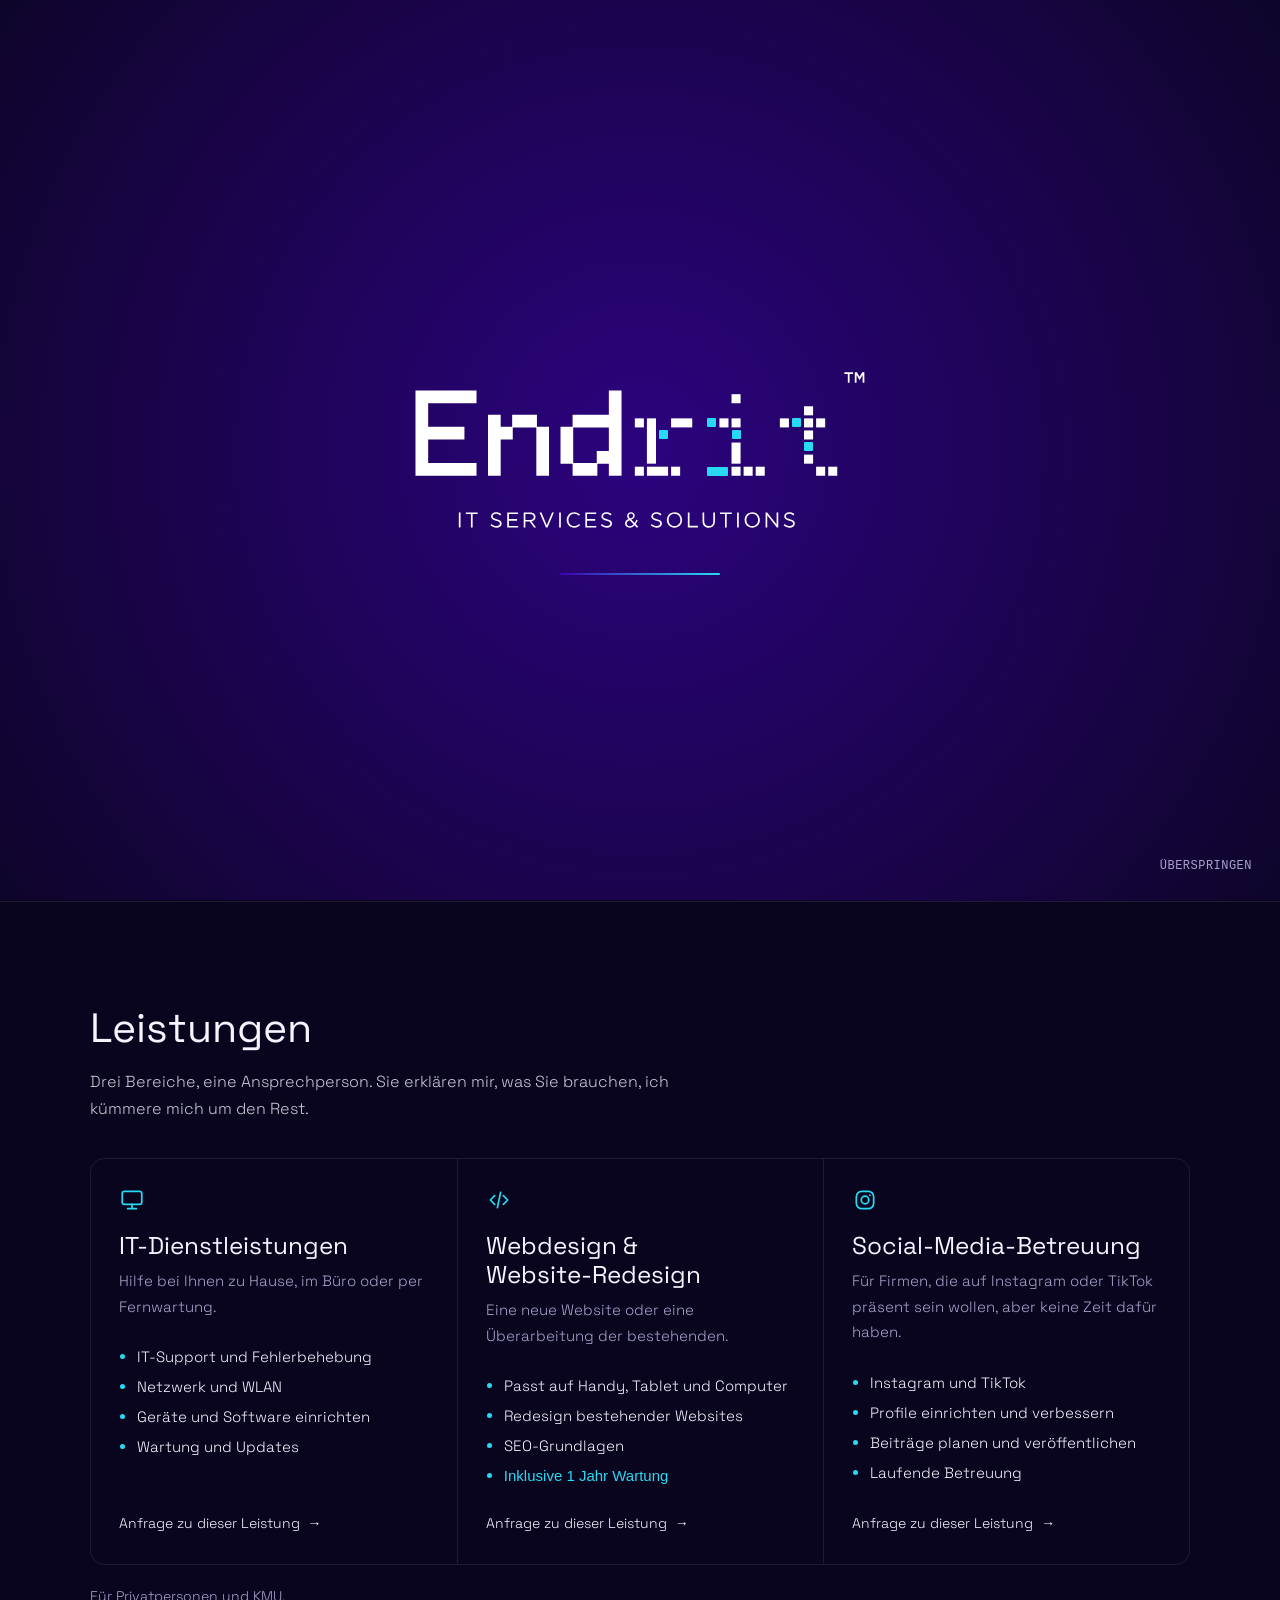
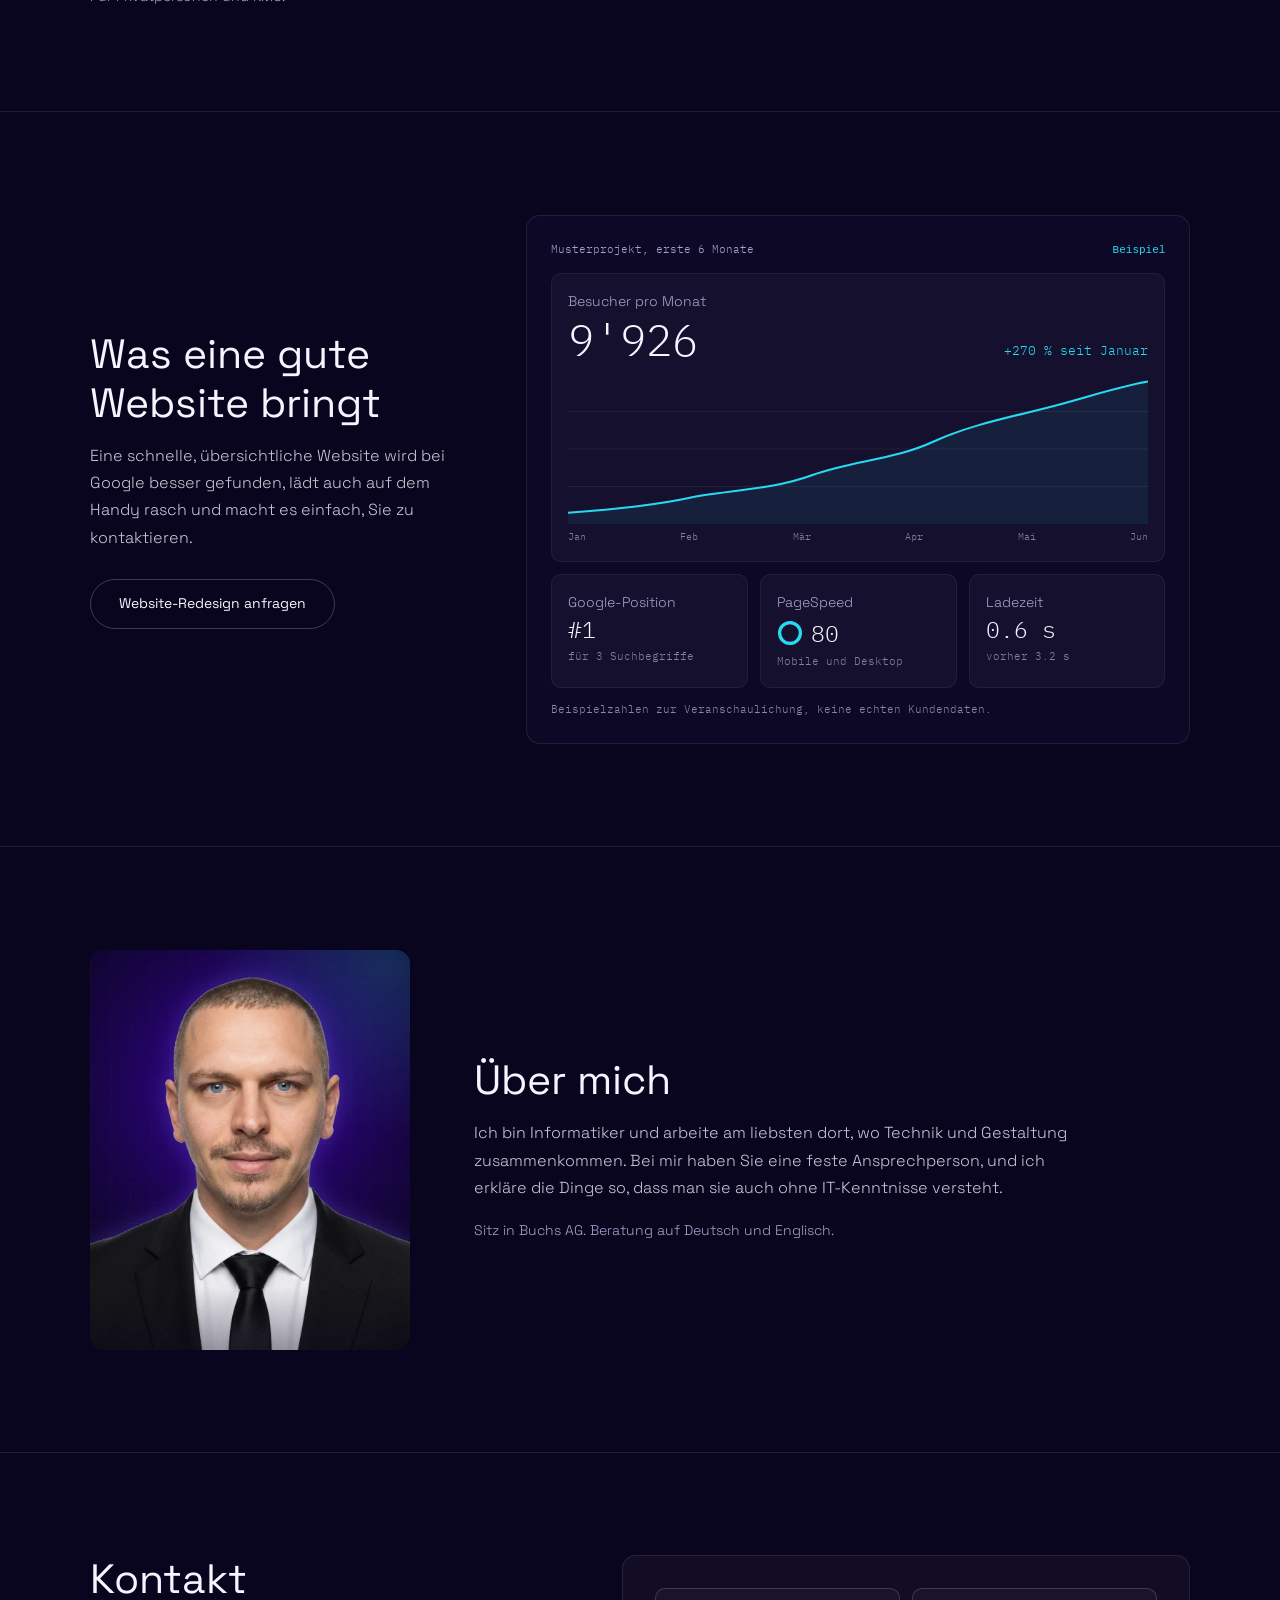
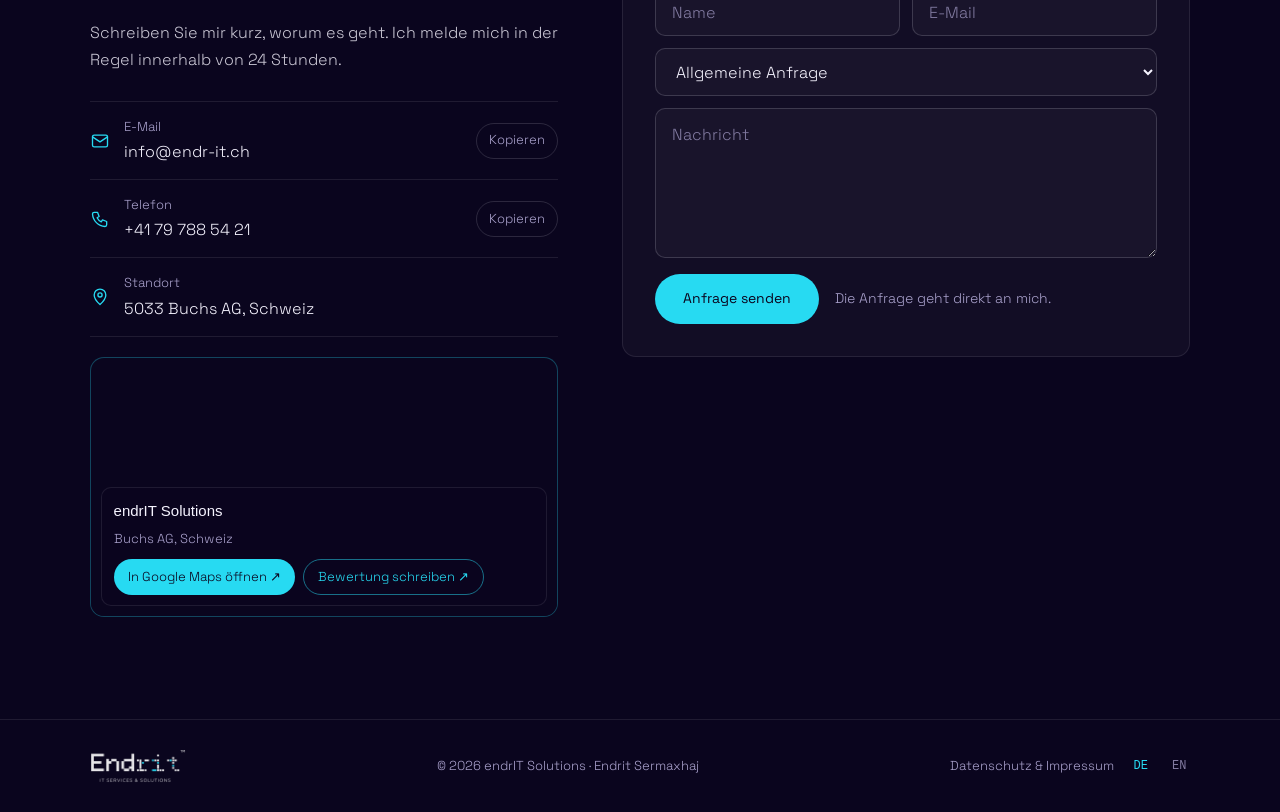
==== index.html @ 6b6967bd "Neues Intro, Formular-Erfolgsmeldung" ====
<!doctype html>
<html lang="de">
<head>
<meta charset="utf-8">
<meta name="viewport" content="width=device-width, initial-scale=1, viewport-fit=cover">
<title>endrIT Solutions – IT-Dienstleistungen, Webdesign &amp; Social Media | Schweiz</title>
<meta name="description" content="Endrit Sermaxhaj, Informatiker in Buchs AG: IT-Support für Privatpersonen und KMU, Websites und Website-Redesign, Social-Media-Betreuung.">
<meta property="og:type" content="website">
<meta property="og:url" content="https://endr-it.ch/">
<meta property="og:site_name" content="endrIT Solutions">
<meta property="og:title" content="endrIT Solutions – IT-Support, Websites und Social Media">
<meta property="og:description" content="IT-Support, Websites und Social-Media-Betreuung für Privatpersonen und KMU. Persönlich, vor Ort in Buchs AG oder per Fernwartung.">
<meta property="og:image" content="https://endr-it.ch/og-image.png">
<meta property="og:image:type" content="image/png">
<meta property="og:image:width" content="1200">
<meta property="og:image:height" content="630">
<meta property="og:image:alt" content="endrIT Solutions: IT-Support, Websites und Social Media. endr-it.ch">
<meta property="og:locale" content="de_CH">
<meta property="og:locale:alternate" content="en_GB">
<meta name="twitter:card" content="summary_large_image">
<meta name="twitter:title" content="endrIT Solutions – IT-Support, Websites und Social Media">
<meta name="twitter:description" content="IT-Support, Websites und Social-Media-Betreuung für Privatpersonen und KMU. Persönlich, vor Ort in Buchs AG oder per Fernwartung.">
<meta name="twitter:image" content="https://endr-it.ch/og-image.png">
<link rel="canonical" href="https://endr-it.ch/">
<link rel="icon" href="favicon.ico" sizes="48x48">
<link rel="icon" href="favicon.svg" type="image/svg+xml">
<link rel="icon" href="favicon-32.png" type="image/png" sizes="32x32">
<link rel="apple-touch-icon" href="apple-touch-icon.png">
<link rel="manifest" href="site.webmanifest">
<meta name="theme-color" content="#0A051E">
<link rel="preload" href="assets/fonts/space-grotesk-300.woff2" as="font" type="font/woff2" crossorigin>
<link rel="stylesheet" href="assets/css/site.css">
</head>
<body>
<header class="site-header">
  <div class="wrap">
    <a class="logo" href="#top"><img src="assets/img/logo.png" width="800" height="289" alt="endrIT Solutions"></a>
    <div class="header-right">
      <nav class="main-nav" aria-label="Hauptnavigation">
        <a href="#services" data-i18n="nav.services">Leistungen</a>
        <a href="#about" data-i18n="nav.about">Über mich</a>
        <a href="#contact" data-i18n="nav.contact">Kontakt</a>
      </nav>
      <div class="lang-switch" role="group" aria-label="Sprache / Language">
        <button type="button" data-lang="de" aria-pressed="true">DE</button>
        <button type="button" data-lang="en" aria-pressed="false">EN</button>
      </div>
      <button type="button" class="menu-toggle" aria-label="Menü" aria-expanded="false" aria-controls="mobile-nav"><span></span><span></span><span></span></button>
    </div>
  </div>
  <nav class="mobile-nav" id="mobile-nav" aria-label="Mobile Navigation">
    <a href="#services" data-i18n="nav.services">Leistungen</a>
    <a href="#about" data-i18n="nav.about">Über mich</a>
    <a href="#contact" data-i18n="nav.contact">Kontakt</a>
    <a href="#contact" class="btn btn-primary" data-i18n="hero.cta">Anfrage senden</a>
  </nav>
</header>

<main id="top">
  <section class="hero">
    <div class="wrap">
      <div class="hero-text">
        <h1 data-i18n="hero.title">IT-Support, Websites und Social Media.</h1>
        <p class="lead" data-i18n="hero.body">Ich bin Endrit Sermaxhaj, Informatiker. Ich helfe Privatpersonen und kleinen Firmen, wenn der Computer streikt, das WLAN nicht will oder die Website in die Jahre gekommen ist.</p>
        <div class="hero-actions">
          <a class="btn btn-primary" href="#contact" data-i18n="hero.cta">Anfrage senden</a>
          <a class="btn btn-ghost" href="#services" data-i18n="hero.cta2">Leistungen ansehen</a>
        </div>
        <p class="hero-meta" data-i18n="hero.meta">Vor Ort oder per Fernwartung, auf Deutsch oder Englisch.</p>
      </div>
      <div class="pixel-mark" aria-hidden="true"></div>
    </div>
  </section>

  <section class="section" id="services">
    <div class="wrap">
      <h2 data-i18n="services.title">Leistungen</h2>
      <p class="lead" data-i18n="services.lead">Drei Bereiche, eine Ansprechperson. Sie erklären mir, was Sie brauchen, ich kümmere mich um den Rest.</p>
      <div class="services-grid">
        <article class="service">
          <svg viewBox="0 0 24 24" fill="none" stroke="currentColor" stroke-width="1.6" stroke-linecap="round" stroke-linejoin="round" aria-hidden="true"><rect x="3" y="4" width="18" height="12" rx="2"/><path d="M8 20h8M12 16v4"/></svg>
          <h3 data-i18n="s0.title">IT-Dienstleistungen</h3>
          <p data-i18n="s0.body">Hilfe bei Ihnen zu Hause, im Büro oder per Fernwartung.</p>
          <ul>
            <li data-i18n="s0.p0">IT-Support und Fehlerbehebung</li>
            <li data-i18n="s0.p1">Netzwerk und WLAN</li>
            <li data-i18n="s0.p2">Geräte und Software einrichten</li>
            <li data-i18n="s0.p3">Wartung und Updates</li>
          </ul>
          <a class="ask" href="#contact" data-service="1"><span data-i18n="services.ask">Anfrage zu dieser Leistung</span><span aria-hidden="true">→</span></a>
        </article>
        <article class="service">
          <svg viewBox="0 0 24 24" fill="none" stroke="currentColor" stroke-width="1.6" stroke-linecap="round" stroke-linejoin="round" aria-hidden="true"><path d="m8 8-4 4 4 4M16 8l4 4-4 4M13.5 5l-3 14"/></svg>
          <h3 data-i18n="s1.title">Webdesign &amp; Website-Redesign</h3>
          <p data-i18n="s1.body">Eine neue Website oder eine Überarbeitung der bestehenden.</p>
          <ul>
            <li data-i18n="s1.p0">Passt auf Handy, Tablet und Computer</li>
            <li data-i18n="s1.p1">Redesign bestehender Websites</li>
            <li data-i18n="s1.p2">SEO-Grundlagen</li>
            <li data-i18n-html="s1.p3"><strong>Inklusive 1 Jahr Wartung</strong></li>
          </ul>
          <a class="ask" href="#contact" data-service="2"><span data-i18n="services.ask">Anfrage zu dieser Leistung</span><span aria-hidden="true">→</span></a>
        </article>
        <article class="service">
          <svg viewBox="0 0 24 24" fill="none" stroke="currentColor" stroke-width="1.6" stroke-linecap="round" stroke-linejoin="round" aria-hidden="true"><rect x="4" y="4" width="16" height="16" rx="5"/><circle cx="12" cy="12" r="3.5"/><path d="M16.5 7.5h.01"/></svg>
          <h3 data-i18n="s2.title">Social-Media-Betreuung</h3>
          <p data-i18n="s2.body">Für Firmen, die auf Instagram oder TikTok präsent sein wollen, aber keine Zeit dafür haben.</p>
          <ul>
            <li data-i18n="s2.p0">Instagram und TikTok</li>
            <li data-i18n="s2.p1">Profile einrichten und verbessern</li>
            <li data-i18n="s2.p2">Beiträge planen und veröffentlichen</li>
            <li data-i18n="s2.p3">Laufende Betreuung</li>
          </ul>
          <a class="ask" href="#contact" data-service="3"><span data-i18n="services.ask">Anfrage zu dieser Leistung</span><span aria-hidden="true">→</span></a>
        </article>
      </div>
      <p class="services-note small" data-i18n="services.note">Für Privatpersonen und KMU.</p>
    </div>
  </section>

  <section class="section seo">
    <div class="wrap">
      <div class="seo-text">
        <h2 data-i18n="seo.title">Was eine gute Website bringt</h2>
        <p class="lead" data-i18n="seo.text">Eine schnelle, übersichtliche Website wird bei Google besser gefunden, lädt auch auf dem Handy rasch und macht es einfach, Sie zu kontaktieren.</p>
        <a class="btn btn-ghost" href="#contact" data-service="2" data-i18n="seo.cta">Website-Redesign anfragen</a>
      </div>
      <div class="dashboard">
        <div class="dashboard-head"><span data-i18n="seo.head">Musterprojekt, erste 6 Monate</span><strong data-i18n="seo.badge">Beispiel</strong></div>
        <div class="panel">
          <div class="traffic-top">
            <div>
              <div class="panel-label" data-i18n="seo.traffic">Besucher pro Monat</div>
              <div class="panel-value" data-count="12480" data-format="thousands">12'480</div>
            </div>
            <span class="traffic-growth">+<span data-count="340">340</span> % <span data-i18n="seo.growth">seit Januar</span></span>
          </div>
          <svg class="chart" viewBox="0 0 200 80" preserveAspectRatio="none" aria-hidden="true">
            <line x1="0" x2="200" y1="20" y2="20" stroke="rgba(255,255,255,0.06)" vector-effect="non-scaling-stroke"/>
            <line x1="0" x2="200" y1="40" y2="40" stroke="rgba(255,255,255,0.06)" vector-effect="non-scaling-stroke"/>
            <line x1="0" x2="200" y1="60" y2="60" stroke="rgba(255,255,255,0.06)" vector-effect="non-scaling-stroke"/>
            <path d="M0 74 C 18 72, 30 70, 42 66 S 70 62, 84 54 S 112 46, 126 36 S 156 22, 170 16 S 192 6, 200 4 L200 80 L0 80 Z" fill="rgba(39,218,242,0.08)"/>
            <path class="chart-line" d="M0 74 C 18 72, 30 70, 42 66 S 70 62, 84 54 S 112 46, 126 36 S 156 22, 170 16 S 192 6, 200 4" fill="none" stroke="#27DAF2" stroke-width="2" stroke-linecap="round" vector-effect="non-scaling-stroke" pathLength="1"/>
          </svg>
          <div class="months" data-i18n-list="seo.months"><span>Jan</span><span>Feb</span><span>Mär</span><span>Apr</span><span>Mai</span><span>Jun</span></div>
        </div>
        <div class="kpis">
          <div class="panel">
            <div class="panel-label" data-i18n="seo.ranking">Google-Position</div>
            <div class="panel-value">#1</div>
            <div class="panel-sub" data-i18n="seo.keyword">für 3 Suchbegriffe</div>
          </div>
          <div class="panel">
            <div class="panel-label">PageSpeed</div>
            <div class="gauge">
              <svg viewBox="0 0 40 40" width="26" height="26" aria-hidden="true"><circle cx="20" cy="20" r="16" fill="none" stroke="rgba(255,255,255,0.08)" stroke-width="5"/><circle cx="20" cy="20" r="16" fill="none" stroke="#27DAF2" stroke-width="5" pathLength="100" stroke-dasharray="100 100"/></svg>
              <span class="panel-value" data-count="100">100</span>
            </div>
            <div class="panel-sub" data-i18n="seo.speedSub">Mobile und Desktop</div>
          </div>
          <div class="panel">
            <div class="panel-label" data-i18n="seo.load">Ladezeit</div>
            <div class="panel-value"><span data-count="0.8" data-decimals="1">0.8</span> s</div>
            <div class="panel-sub" data-i18n="seo.loadSub">vorher 3.2 s</div>
          </div>
        </div>
        <p class="dashboard-note" data-i18n="seo.note">Beispielzahlen zur Veranschaulichung, keine echten Kundendaten.</p>
      </div>
    </div>
  </section>

  <section class="section about" id="about">
    <div class="wrap">
      <picture class="portrait">
        <source srcset="assets/img/endrit-sermaxhaj.webp" type="image/webp">
        <img src="assets/img/endrit-sermaxhaj.jpg" width="896" height="1200" loading="lazy" alt="Endrit Sermaxhaj">
      </picture>
      <div class="about-text">
        <h2 data-i18n="about.title">Über mich</h2>
        <p class="lead" data-i18n="about.body">Ich bin Informatiker und arbeite am liebsten dort, wo Technik und Gestaltung zusammenkommen. Bei mir haben Sie eine feste Ansprechperson, und ich erkläre die Dinge so, dass man sie auch ohne IT-Kenntnisse versteht.</p>
        <p class="small" data-i18n="about.facts">Sitz in Buchs AG. Beratung auf Deutsch und Englisch.</p>
      </div>
    </div>
  </section>

  <section class="section contact" id="contact">
    <div class="wrap">
      <div class="contact-info">
        <h2 data-i18n="contact.title">Kontakt</h2>
        <p class="lead" data-i18n="contact.body">Schreiben Sie mir kurz, worum es geht. Ich melde mich in der Regel innerhalb von 24 Stunden.</p>
        <ul class="contact-list">
          <li>
            <svg viewBox="0 0 24 24" fill="none" stroke="currentColor" stroke-width="1.6" stroke-linecap="round" stroke-linejoin="round" aria-hidden="true"><rect x="3" y="5" width="18" height="14" rx="2"/><path d="m3 7 9 6 9-6"/></svg>
            <div><span class="label" data-i18n="contact.email">E-Mail</span><a class="value" href="mailto:info@endr-it.ch">info@endr-it.ch</a></div>
            <button type="button" class="copy-btn" data-copy="info@endr-it.ch" data-i18n="contact.copy">Kopieren</button>
          </li>
          <li>
            <svg viewBox="0 0 24 24" fill="none" stroke="currentColor" stroke-width="1.6" stroke-linecap="round" stroke-linejoin="round" aria-hidden="true"><path d="M5 4h4l2 5-2.5 1.5a11 11 0 0 0 5 5L15 13l5 2v4a2 2 0 0 1-2 2A16 16 0 0 1 3 6a2 2 0 0 1 2-2"/></svg>
            <div><span class="label" data-i18n="contact.phone">Telefon</span><a class="value" href="tel:+41797885421">+41 79 788 54 21</a></div>
            <button type="button" class="copy-btn" data-copy="+41 79 788 54 21" data-i18n="contact.copy">Kopieren</button>
          </li>
          <li>
            <svg viewBox="0 0 24 24" fill="none" stroke="currentColor" stroke-width="1.6" stroke-linecap="round" stroke-linejoin="round" aria-hidden="true"><path d="M12 21s-7-6.2-7-11.5A7 7 0 0 1 19 9.5C19 14.8 12 21 12 21z"/><circle cx="12" cy="9.5" r="2.5"/></svg>
            <div><span class="label" data-i18n="contact.location">Standort</span><span class="value" data-i18n="contact.area">5033 Buchs AG, Schweiz</span></div>
          </li>
        </ul>
        <div class="map">
          <iframe data-map-src="https://www.google.com/maps?q=EndrIT%20Solutions%2C%205033%20Buchs%20AG&amp;ll=47.3953893,8.0803746&amp;z=14&amp;hl={hl}&amp;output=embed" src="https://www.google.com/maps?q=EndrIT%20Solutions%2C%205033%20Buchs%20AG&amp;ll=47.3953893,8.0803746&amp;z=14&amp;hl=de&amp;output=embed" title="endrIT Solutions auf Google Maps" data-i18n-title="contact.mapTitle" loading="lazy" referrerpolicy="no-referrer-when-downgrade" allowfullscreen></iframe>
          <div class="map-card">
            <div><strong>endrIT Solutions</strong><span data-i18n="contact.mapPlace">Buchs AG, Schweiz</span></div>
            <div class="map-links">
              <a class="open" href="https://maps.app.goo.gl/w4vSMiQo7a2BCMop9" target="_blank" rel="noopener"><span data-i18n="contact.mapOpen">In Google Maps öffnen</span>&nbsp;↗</a>
              <a class="review" href="https://search.google.com/local/writereview?placeid=ChIJ1YnzdAA9kEcRAB5aKYGXabU" target="_blank" rel="noopener"><span data-i18n="contact.mapReview">Bewertung schreiben</span>&nbsp;↗</a>
            </div>
          </div>
        </div>
      </div>

      <form class="contact-form" novalidate>
        <div class="form-row">
          <input name="name" autocomplete="name" placeholder="Name" aria-label="Name" data-i18n-ph="contact.name">
          <input name="email" type="email" autocomplete="email" placeholder="E-Mail" aria-label="E-Mail" data-i18n-ph="contact.email">
        </div>
        <select name="service" aria-label="Leistung" data-i18n-aria="contact.service">
          <option value="0" data-i18n="contact.serviceAny">Allgemeine Anfrage</option>
          <option value="1" data-i18n="s0.title">IT-Dienstleistungen</option>
          <option value="2" data-i18n="s1.title">Webdesign &amp; Website-Redesign</option>
          <option value="3" data-i18n="s2.title">Social-Media-Betreuung</option>
        </select>
        <textarea name="message" rows="5" placeholder="Nachricht" aria-label="Nachricht" data-i18n-ph="contact.message"></textarea>
        <input class="hp" type="text" name="_honey" tabindex="-1" autocomplete="off" aria-hidden="true">
        <p class="form-msg error" role="alert" data-state="err" hidden data-i18n="contact.error">Bitte geben Sie Ihren Namen, eine gültige E-Mail-Adresse und eine Nachricht an.</p>
        <p class="form-msg error" role="alert" data-state="fail" hidden><span data-i18n="contact.fail">Das Senden hat leider nicht geklappt.</span> <a class="mailto-fallback" href="mailto:info@endr-it.ch" data-i18n="contact.failLink">Stattdessen per E-Mail senden</a></p>
        <div class="form-foot">
          <button type="submit" class="btn btn-primary" data-i18n="contact.send">Anfrage senden</button>
          <span class="small" data-i18n="contact.hint">Die Anfrage geht direkt an mich.</span>
        </div>
        <p class="form-msg ok" role="status" data-state="ok" hidden data-i18n="contact.sent">Anfrage erfolgreich gesendet! Ich melde mich so schnell wie möglich.</p>
      </form>
    </div>
  </section>
</main>

<footer class="site-footer">
  <div class="wrap">
    <img src="assets/img/logo.png" width="800" height="289" alt="endrIT Solutions" loading="lazy">
    <span>© <span class="year">2026</span> endrIT Solutions · Endrit Sermaxhaj</span>
    <div class="footer-links">
      <a href="datenschutz.html" data-i18n="footer.privacy">Datenschutz &amp; Impressum</a>
      <button type="button" data-lang="de" aria-pressed="true">DE</button>
      <button type="button" data-lang="en" aria-pressed="false">EN</button>
    </div>
  </div>
</footer>

<div class="cookie-bar" id="cookie-bar" role="dialog" aria-live="polite" aria-label="Cookies" hidden>
  <div class="cookie-card">
    <div class="cookie-pix" aria-hidden="true"></div>
    <div class="cookie-text">
      <p class="cookie-title" data-i18n="cookie.title">Bitte die Cookies nicht essen – einfach akzeptieren.</p>
      <p class="cookie-body"><span data-i18n="cookie.body">Keine Sorge, hier wird nichts getrackt: Ich speichere nur Ihre Sprachwahl im Browser.</span> <a href="datenschutz.html#s7" data-i18n="cookie.more">Mehr erfahren</a></p>
    </div>
    <div class="cookie-actions">
      <button type="button" class="cookie-btn" data-cookie="necessary" data-i18n="cookie.necessary">Nur notwendige</button>
      <button type="button" class="cookie-btn is-primary" data-cookie="all" data-i18n="cookie.accept">Akzeptieren</button>
    </div>
  </div>
</div>

<script src="assets/js/site.js?v=20261026"></script>
<script src="endrit-intro.js" defer></script>
</body>
</html>
---- assets/css/site.css ----
/* endrIT Solutions – site styles */

@font-face { font-family: "Space Grotesk"; font-weight: 300; font-display: swap; src: url("../fonts/space-grotesk-300.woff2") format("woff2"); }
@font-face { font-family: "Space Grotesk"; font-weight: 400; font-display: swap; src: url("../fonts/space-grotesk-400.woff2") format("woff2"); }
@font-face { font-family: "Space Grotesk"; font-weight: 500; font-display: swap; src: url("../fonts/space-grotesk-500.woff2") format("woff2"); }
@font-face { font-family: "IBM Plex Mono"; font-weight: 300; font-display: swap; src: url("../fonts/ibm-plex-mono-300.woff2") format("woff2"); }
@font-face { font-family: "IBM Plex Mono"; font-weight: 400; font-display: swap; src: url("../fonts/ibm-plex-mono-400.woff2") format("woff2"); }
@font-face { font-family: "IBM Plex Mono"; font-weight: 500; font-display: swap; src: url("../fonts/ibm-plex-mono-500.woff2") format("woff2"); }

:root {
  --bg: #0a051e;
  --purple: #3e02b2;
  --cyan: #27daf2;
  --text: #f6f4ff;
  --muted: #aaa2cd;
  --faint: #827ba1;
  --line: rgba(246, 244, 255, 0.09);
  --surface: rgba(255, 255, 255, 0.035);
  --radius: 14px;
  --pad-x: max(16px, 7vw);
  --mono: "IBM Plex Mono", ui-monospace, monospace;
}

*, *::before, *::after { box-sizing: border-box; }

html { background: var(--bg); scroll-behavior: smooth; }

body {
  margin: 0;
  background: var(--bg);
  color: var(--text);
  font: 300 16px/1.7 "Space Grotesk", Arial, sans-serif;
  -webkit-font-smoothing: antialiased;
  overflow-x: hidden;
  hyphens: auto;
}

a { color: var(--cyan); text-decoration: none; }
a:hover { color: var(--text); }
img { display: block; max-width: 100%; }
h1, h2, h3 { margin: 0; font-weight: 400; line-height: 1.2; text-wrap: balance; }
p { margin: 0; }
::selection { background: var(--cyan); color: var(--bg); }
:focus-visible { outline: 2px solid var(--cyan); outline-offset: 2px; }

.wrap { max-width: 1440px; margin: 0 auto; padding-left: var(--pad-x); padding-right: var(--pad-x); }
.section { border-top: 1px solid var(--line); padding-top: clamp(64px, 8vw, 104px); padding-bottom: clamp(64px, 8vw, 104px); scroll-margin-top: 72px; }
.section h2 { font-size: clamp(30px, 3.2vw, 44px); }
.lead { margin-top: 14px; max-width: 620px; color: rgba(246, 244, 255, 0.82); }
.small { font-size: 14px; color: var(--muted); }

/* Buttons */
.btn {
  display: inline-flex; align-items: center; justify-content: center;
  height: 50px; padding: 0 28px; border-radius: 999px; border: 0;
  font: inherit; font-size: 14px; font-weight: 400; cursor: pointer;
  transition: background-color .2s, color .2s;
}
.btn-primary { background: var(--cyan); color: var(--bg); }
.btn-primary:hover { background: #6fe6f6; color: var(--bg); }
.btn-ghost { background: transparent; color: var(--text); border: 1px solid rgba(246, 244, 255, 0.22); }
.btn-ghost:hover { border-color: var(--cyan); color: var(--text); }

/* Header */
.site-header {
  position: sticky; top: 0; z-index: 100;
  background: rgba(10, 5, 30, 0.92);
  border-bottom: 1px solid var(--line);
}
.site-header .wrap { height: 72px; display: flex; align-items: center; justify-content: space-between; gap: 16px; }
.logo img { width: 130px; height: auto; }
.header-right { display: flex; align-items: center; gap: 28px; }
.main-nav { display: flex; gap: 28px; font-size: 14px; font-weight: 400; }
.main-nav a { color: var(--text); }
.main-nav a:hover { color: var(--cyan); }

.lang-switch { display: flex; font-family: var(--mono); font-size: 12px; border: 1px solid var(--line); border-radius: 999px; padding: 3px; }
.lang-switch button {
  width: 42px; height: 34px; border: 0; border-radius: 999px; background: transparent;
  color: var(--muted); font: inherit; cursor: pointer; transition: background-color .25s, color .25s;
}
.lang-switch button[aria-pressed="true"] { background: var(--cyan); color: var(--bg); }

.menu-toggle {
  display: none; width: 44px; height: 44px; border-radius: 50%;
  border: 1px solid rgba(246, 244, 255, 0.14); background: transparent; cursor: pointer;
  flex-direction: column; align-items: center; justify-content: center; gap: 4px;
}
.menu-toggle span { width: 16px; height: 2px; background: var(--text); }
.mobile-nav { display: none; flex-direction: column; padding: 4px var(--pad-x) 24px; border-top: 1px solid var(--line); font-size: 20px; font-weight: 400; }
.mobile-nav a { color: var(--text); padding: 14px 0; border-bottom: 1px solid var(--line); }
.mobile-nav a.btn { margin-top: 16px; border: 0; color: var(--bg); font-size: 14px; }
.mobile-nav.is-open { display: flex; }

/* Hero */
.hero { position: relative; overflow: hidden; min-height: calc(100svh - 72px); display: flex; align-items: center; }
.hero::before {
  content: ""; position: absolute; right: -12%; bottom: -35%;
  width: min(900px, 100vw); aspect-ratio: 1; border-radius: 50%;
  background: radial-gradient(closest-side, rgba(62, 2, 178, 0.38), rgba(62, 2, 178, 0) 70%);
  pointer-events: none;
}
.hero .wrap {
  position: relative; width: 100%;
  padding-top: clamp(48px, 7vw, 88px); padding-bottom: clamp(56px, 7vw, 88px);
  display: flex; flex-wrap: wrap; align-items: center; justify-content: space-between; gap: clamp(40px, 6vw, 80px);
}
.hero-text { flex: 1 1 440px; max-width: 640px; min-width: 0; }
.hero h1 { font-size: clamp(38px, 3.9vw, 56px); letter-spacing: -0.005em; }
.hero .lead { margin-top: 18px; max-width: 560px; }
.hero-actions { margin-top: 32px; display: flex; flex-wrap: wrap; gap: 12px; }
.hero-meta { margin-top: 28px; font-size: 14px; color: var(--muted); }

.pixel-mark {
  flex: 0 1 420px; width: min(100%, 420px); margin: 0 auto;
  display: grid; grid-template-columns: repeat(10, 1fr); gap: clamp(4px, 0.7vw, 8px);
}
.pixel-mark span {
  aspect-ratio: 1; box-shadow: inset 0 0 0 1px rgba(246, 244, 255, 0.05);
  transition: opacity .4s ease var(--d, 0ms), transform .5s cubic-bezier(.34, 1.56, .64, 1) var(--d, 0ms), background-color .6s ease;
}
.pixel-mark .p { background: var(--purple); box-shadow: none; }
.pixel-mark .c { background: var(--cyan); box-shadow: none; }
.pixel-mark .spark { background: rgba(39, 218, 242, 0.35); box-shadow: none; }
.pixel-mark:not(.is-built) .p, .pixel-mark:not(.is-built) .c { opacity: 0; transform: translateY(-14px); }

/* Services */
.services-grid { margin-top: 36px; display: grid; grid-template-columns: repeat(3, 1fr); gap: 0; border: 1px solid var(--line); border-radius: var(--radius); }
.service { display: flex; flex-direction: column; padding: 28px; min-width: 0; }
.service + .service { border-left: 1px solid var(--line); }
.service svg { width: 26px; height: 26px; color: var(--cyan); }
.service h3 { margin-top: 18px; font-size: clamp(22px, 1.9vw, 27px); }
.service > p { margin-top: 8px; font-size: 15px; color: var(--muted); }
.service ul { margin: 20px 0 0; padding: 0 0 0 18px; flex: 1; font-size: 15px; line-height: 1.6; }
.service li { margin-top: 6px; }
.service li::marker { color: var(--cyan); }
.service li strong { font-weight: 500; color: var(--cyan); }
.service .ask { margin-top: 24px; display: inline-flex; gap: 8px; font-size: 14px; color: var(--text); }
.service .ask:hover { color: var(--cyan); }
.services-note { margin-top: 20px; }

/* SEO example */
.seo .wrap { display: flex; flex-wrap: wrap; align-items: center; gap: clamp(40px, 5vw, 64px); }
.seo-text { flex: 1 1 300px; max-width: 440px; min-width: 0; }
.seo-text .btn { margin-top: 28px; }
.dashboard { flex: 2 1 520px; min-width: 0; border-radius: var(--radius); border: 1px solid var(--line); background: #0d0826; padding: clamp(16px, 2.4vw, 24px); }
.dashboard-head { display: flex; justify-content: space-between; align-items: baseline; gap: 12px; margin-bottom: 14px; font-family: var(--mono); font-size: 11px; color: var(--muted); }
.dashboard-head strong { font-weight: 400; color: var(--cyan); }
.panel { border-radius: 10px; background: var(--surface); border: 1px solid rgba(246, 244, 255, 0.06); padding: 16px; }
.panel-label { font-size: 14px; color: var(--muted); }
.panel-value { margin-top: 4px; font-family: var(--mono); font-variant-numeric: tabular-nums; line-height: 1; font-size: clamp(22px, 1.8vw, 26px); }
.panel-sub { margin-top: 6px; font-family: var(--mono); font-size: 11px; color: rgba(246, 244, 255, 0.5); }
.traffic-top { display: flex; flex-wrap: wrap; align-items: flex-end; justify-content: space-between; gap: 8px; }
.traffic-top .panel-value { font-size: clamp(34px, 3.4vw, 44px); }
.traffic-growth { font-family: var(--mono); font-size: 13px; color: var(--cyan); }
.chart { display: block; margin-top: 12px; width: 100%; height: clamp(110px, 12vw, 150px); }
.months { margin-top: 4px; display: flex; justify-content: space-between; font-family: var(--mono); font-size: 10px; color: rgba(246, 244, 255, 0.5); }
.kpis { margin-top: 12px; display: grid; grid-template-columns: repeat(auto-fit, minmax(min(100%, 130px), 1fr)); gap: 12px; transition: opacity .6s ease, transform .6s ease; }
.dashboard:not(.is-counted) .kpis, .dashboard:not(.is-counted) .traffic-growth { opacity: 0; transform: translateY(10px); }
.gauge { display: flex; align-items: center; gap: 8px; margin-top: 6px; }
.gauge svg { transform: rotate(-90deg); flex-shrink: 0; }
.gauge .panel-value { margin-top: 0; }
.dashboard-note { margin-top: 12px; font-family: var(--mono); font-size: 11px; color: rgba(246, 244, 255, 0.55); }

/* About */
.about .wrap { display: flex; flex-wrap: wrap; align-items: center; gap: clamp(32px, 5vw, 64px); }
.portrait { flex: 0 1 320px; width: 100%; max-width: 320px; aspect-ratio: 4 / 5; }
.portrait img { width: 100%; height: 100%; object-fit: cover; object-position: 50% 20%; border-radius: var(--radius); }
.about-text { flex: 1 1 380px; max-width: 640px; min-width: 0; }
.about-text .small { margin-top: 18px; }

/* Contact */
.contact .wrap { display: flex; flex-wrap: wrap; gap: clamp(32px, 5vw, 64px); align-items: flex-start; }
.contact-info { flex: 1 1 320px; max-width: 480px; min-width: 0; }
.contact-list { margin: 28px 0 0; padding: 0; list-style: none; border-top: 1px solid var(--line); }
.contact-list li { display: flex; align-items: center; gap: 14px; padding: 14px 0; border-bottom: 1px solid var(--line); }
.contact-list svg { width: 20px; height: 20px; color: var(--cyan); flex-shrink: 0; }
.contact-list .label { display: block; font-size: 13px; color: var(--muted); }
.contact-list .value { display: block; color: var(--text); overflow-wrap: anywhere; }
.contact-list a.value:hover { color: var(--cyan); }
.contact-list div { flex: 1; min-width: 0; }
.copy-btn {
  flex-shrink: 0; height: 36px; padding: 0 12px; border-radius: 999px;
  border: 1px solid rgba(246, 244, 255, 0.14); background: transparent; color: var(--muted);
  font: inherit; font-size: 13px; cursor: pointer;
}
.copy-btn:hover { color: var(--cyan); border-color: rgba(39, 218, 242, 0.5); }

.map { position: relative; margin-top: 20px; height: 260px; border-radius: var(--radius); overflow: hidden; background: var(--bg); border: 1px solid rgba(39, 218, 242, 0.3); }
.map iframe {
  position: absolute; inset: 0; width: 100%; height: calc(100% + 90px); margin-top: -90px; border: 0;
  filter: invert(0.9) hue-rotate(205deg) saturate(0.55) brightness(0.8) contrast(1.05);
}
.map::after { content: ""; position: absolute; inset: 0; pointer-events: none; background: linear-gradient(180deg, rgba(10, 5, 30, 0) 50%, rgba(10, 5, 30, 0.85)); }
.map-card {
  position: absolute; z-index: 1; left: 10px; right: 10px; bottom: 10px;
  display: flex; flex-wrap: wrap; align-items: center; justify-content: space-between; gap: 8px 12px;
  padding: 10px 12px; border-radius: 10px; background: rgba(10, 5, 30, 0.9); border: 1px solid var(--line);
}
.map-card strong { display: block; font-size: 15px; font-weight: 500; }
.map-card > div > span { font-size: 13px; color: var(--muted); }
.map-links { display: flex; flex-wrap: wrap; gap: 8px; }
.map-links a { display: inline-flex; align-items: center; height: 36px; padding: 0 14px; border-radius: 999px; font-size: 13px; white-space: nowrap; }
.map-links .open { background: var(--cyan); color: var(--bg); }
.map-links .open:hover { background: #6fe6f6; }
.map-links .review { border: 1px solid rgba(39, 218, 242, 0.5); color: var(--cyan); }
.map-links .review:hover { background: rgba(39, 218, 242, 0.1); }

.contact-form { flex: 1 1 420px; min-width: 0; display: grid; gap: 12px; padding: clamp(20px, 3vw, 32px); border-radius: var(--radius); background: var(--surface); border: 1px solid var(--line); }
.form-row { display: grid; grid-template-columns: repeat(auto-fit, minmax(min(100%, 180px), 1fr)); gap: 12px; }
.contact-form input, .contact-form select, .contact-form textarea {
  width: 100%; padding: 0 16px; height: 48px; border-radius: 10px;
  border: 1px solid rgba(246, 244, 255, 0.16); background: rgba(255, 255, 255, 0.03);
  color: var(--text); font: inherit; font-size: 16px; outline: none; transition: border-color .2s;
}
.contact-form textarea { height: auto; padding: 14px 16px; line-height: 1.5; resize: vertical; }
.contact-form input:focus, .contact-form select:focus, .contact-form textarea:focus { border-color: var(--cyan); }
.contact-form ::placeholder { color: var(--faint); }
.contact-form select option { background: var(--bg); color: var(--text); }
.contact-form .hp { position: absolute; left: -9999px; width: 1px; height: 1px; opacity: 0; }
.form-msg { font-size: 14px; }
.form-msg.error { color: #ff9aae; }
.form-msg.ok {
  color: #b9f5c8; background: rgba(46, 204, 113, .1); border: 1px solid rgba(74, 222, 128, .35);
  border-radius: 12px 12px 12px 3px; padding: 11px 14px 11px 38px; position: relative; max-width: 460px;
  box-shadow: 0 6px 22px rgba(34, 197, 94, .12); line-height: 1.45;
}
.form-msg.ok::before {
  content: ""; position: absolute; left: 14px; top: 50%; width: 6px; height: 11px; margin-top: -8px;
  border: solid #4ade80; border-width: 0 2px 2px 0; transform: rotate(45deg);
}
.form-msg.ok:not([hidden]) { animation: msgIn .45s ease-out both; }
@keyframes msgIn { from { opacity: 0; transform: translateY(6px); } to { opacity: 1; transform: none; } }
@media (prefers-reduced-motion: reduce) { .form-msg.ok:not([hidden]) { animation: none; } }
.form-msg a { color: var(--cyan); text-decoration: underline; }
.form-foot { margin-top: 4px; display: flex; flex-wrap: wrap; align-items: center; gap: 12px 16px; }
.contact-form button[disabled] { opacity: .7; cursor: wait; }

/* Footer */
.site-footer { border-top: 1px solid var(--line); }
.site-footer .wrap {
  padding-top: 24px; padding-bottom: calc(24px + env(safe-area-inset-bottom));
  display: flex; flex-wrap: wrap; align-items: center; justify-content: space-between; gap: 16px 32px;
  font-size: 13px; color: var(--muted);
}
.site-footer img { width: 96px; height: auto; opacity: .9; }
.footer-links { display: flex; align-items: center; gap: 16px; }
.footer-links a { color: var(--muted); }
.footer-links a:hover { color: var(--cyan); }
.footer-links button { border: 0; background: none; height: 44px; padding: 0 4px; font-family: var(--mono); font-size: 12px; color: var(--faint); cursor: pointer; }
.footer-links button[aria-pressed="true"] { color: var(--cyan); }

/* Responsive */
@media (max-width: 899px) {
  .main-nav { display: none; }
  .menu-toggle { display: flex; }
  .header-right { gap: 12px; }
  .hero { min-height: 0; }
  .services-grid { grid-template-columns: 1fr; }
  .service + .service { border-left: 0; border-top: 1px solid var(--line); }
}
@media (max-width: 639px) {
  .site-header .wrap { height: 64px; }
  .logo img { width: 116px; }
  .hero-actions .btn, .seo-text .btn, .contact-form button[type="submit"] { width: 100%; }
  .portrait { max-width: 100%; }
}
/* Cookie bar */
.cookie-bar { position: fixed; z-index: 2000; left: max(12px, env(safe-area-inset-left)); right: max(12px, env(safe-area-inset-right)); bottom: calc(12px + env(safe-area-inset-bottom)); display: flex; justify-content: center; pointer-events: none; }
.cookie-bar[hidden] { display: none; }
.cookie-card { pointer-events: auto; width: 100%; max-width: 720px; display: flex; flex-wrap: wrap; align-items: center; gap: 16px 20px; padding: 18px 20px; border-radius: 20px; background: rgba(20, 8, 56, 0.88); -webkit-backdrop-filter: blur(18px); backdrop-filter: blur(18px); border: 1px solid rgba(246, 244, 255, 0.12); box-shadow: 0 24px 60px rgba(0, 0, 0, 0.5); color: var(--text); opacity: 0; transform: translateY(24px); transition: opacity 400ms cubic-bezier(.16, 1, .3, 1), transform 500ms cubic-bezier(.16, 1, .3, 1); hyphens: manual; }
.cookie-bar.is-on .cookie-card { opacity: 1; transform: none; }
.cookie-pix { flex-shrink: 0; width: 52px; height: 52px; display: grid; grid-template-columns: repeat(8, 1fr); gap: 1px; transition: transform 600ms cubic-bezier(.34, 1.56, .64, 1); }
.cookie-bar.is-biting .cookie-pix { transform: rotate(-14deg); }
.cookie-pix span { border-radius: 1px; background: var(--purple); transition: opacity 250ms ease; }
.cookie-pix .chip { background: var(--cyan); }
.cookie-pix .off { opacity: 0; }
.cookie-text { flex: 1 1 260px; min-width: 0; display: flex; flex-direction: column; gap: 4px; }
.cookie-text p { margin: 0; text-wrap: pretty; }
.cookie-title { font-size: 18px; line-height: 1.3; font-weight: 500; }
.cookie-body { font-size: 14px; line-height: 1.5; color: #d8d3eb; }
.cookie-body a { color: var(--cyan); text-decoration: underline; text-underline-offset: 3px; }
.cookie-body a:hover { color: var(--text); }
.cookie-actions { display: flex; gap: 8px; flex: 0 0 auto; margin-left: auto; }
.cookie-btn { height: 44px; padding: 0 16px; border-radius: 1000px; border: 1px solid rgba(246, 244, 255, 0.2); background: transparent; color: var(--text); font: inherit; font-size: 14px; cursor: pointer; }
.cookie-btn:hover, .cookie-btn:focus-visible { border-color: var(--cyan); color: var(--cyan); }
.cookie-btn.is-primary { padding: 0 20px; border: 0; background: var(--cyan); color: var(--bg); font-weight: 500; }
.cookie-btn.is-primary:hover, .cookie-btn.is-primary:focus-visible { background: var(--text); color: var(--bg); }

@media (max-width: 560px) {
  .cookie-card { gap: 12px; padding: 14px; border-radius: 16px; }
  .cookie-pix { width: 36px; height: 36px; }
  .cookie-text { flex-basis: calc(100% - 48px); }
  .cookie-title { font-size: 15px; }
  .cookie-body { font-size: 13px; line-height: 1.45; }
  .cookie-actions { width: 100%; }
  .cookie-btn { flex: 1; height: 40px; padding: 0 12px; }
}

@media (prefers-reduced-motion: reduce) {
  html { scroll-behavior: auto; }
  *, *::before, *::after { transition-duration: .001ms !important; }
}
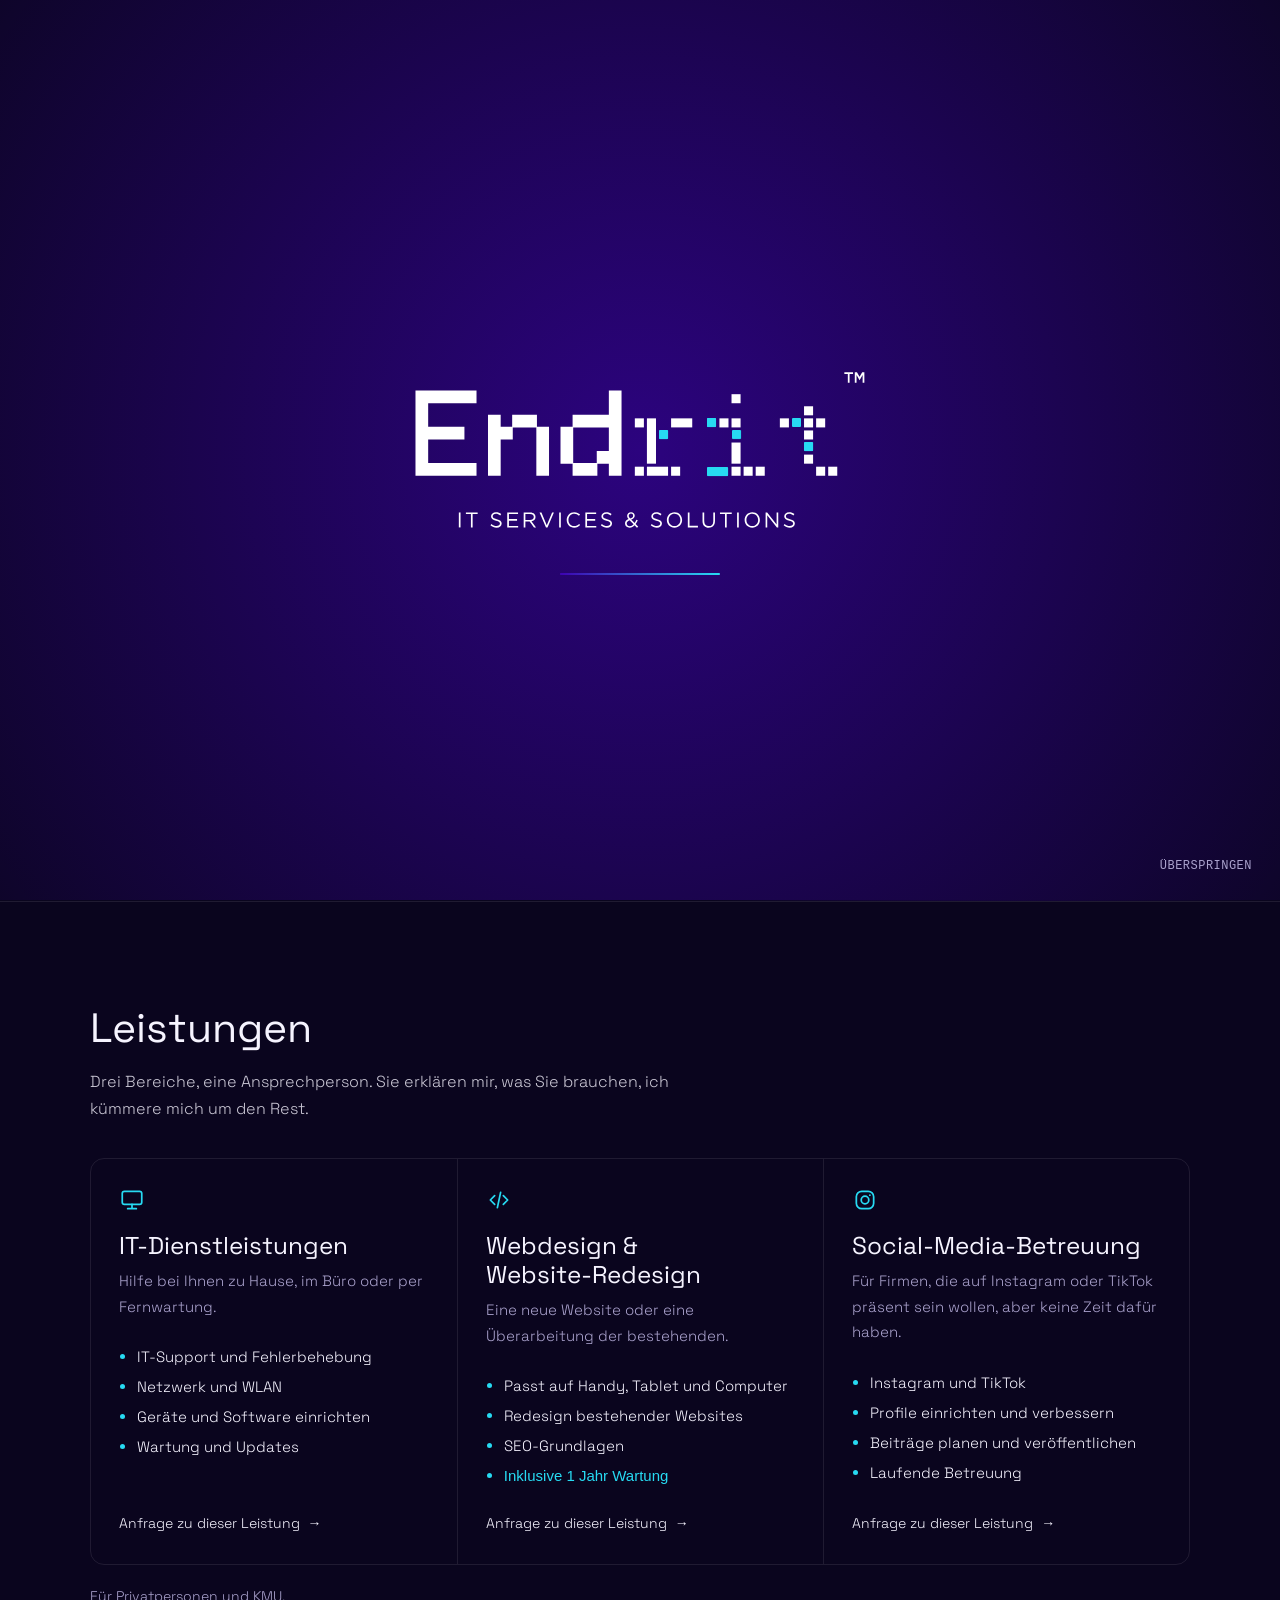
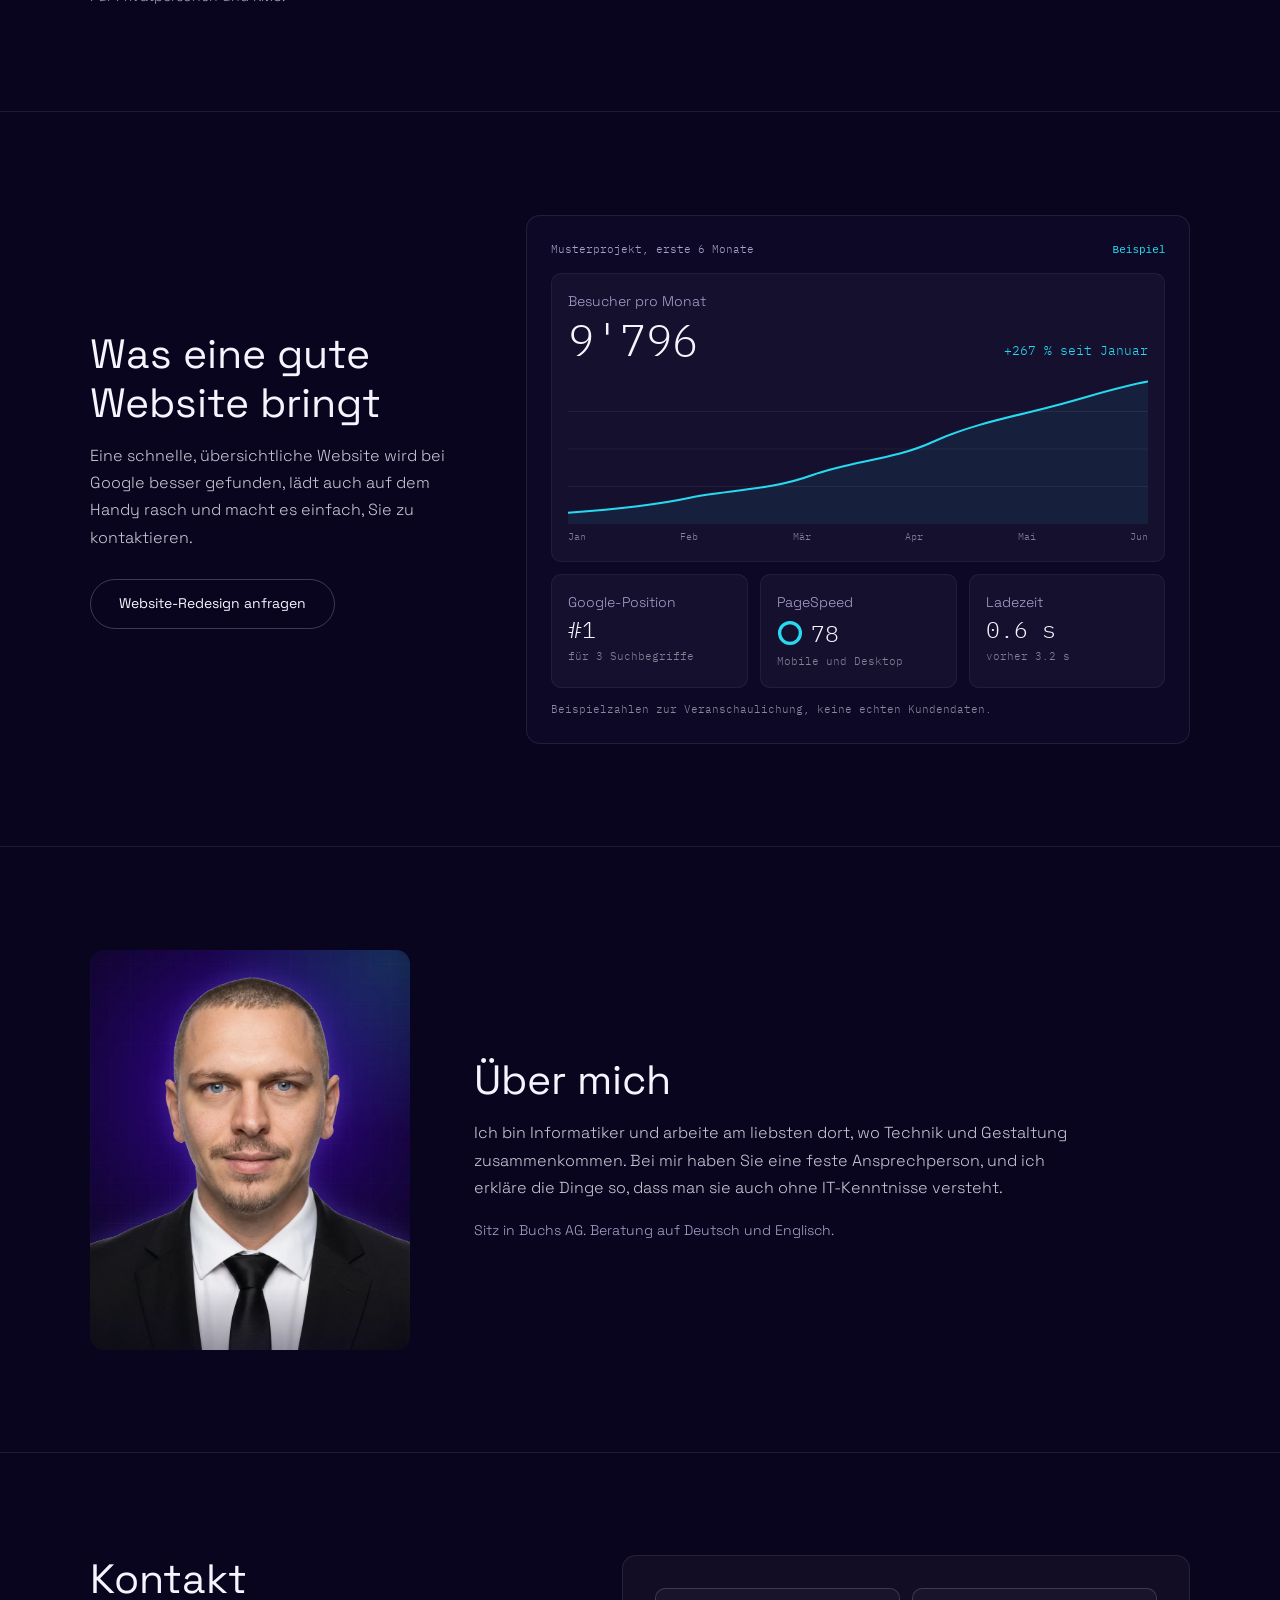
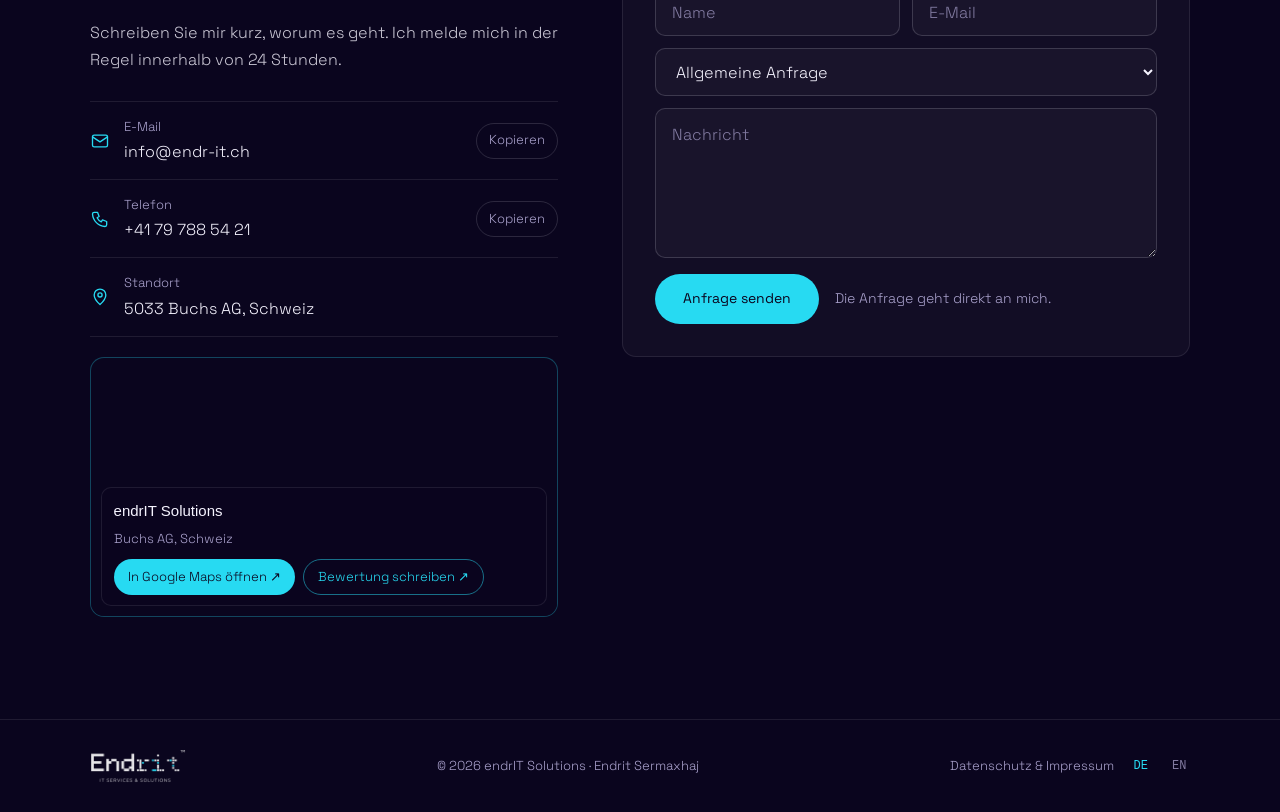
==== commit 83435c08: "Formular: nicht auf langsame FormSubmit-Antwort warten" ====
--- a/index.html
+++ b/index.html
@@ -267,7 +267,7 @@
   </div>
 </div>
 
-<script src="assets/js/site.js?v=20261026"></script>
+<script src="assets/js/site.js?v=20261026b"></script>
 <script src="endrit-intro.js" defer></script>
 </body>
 </html>
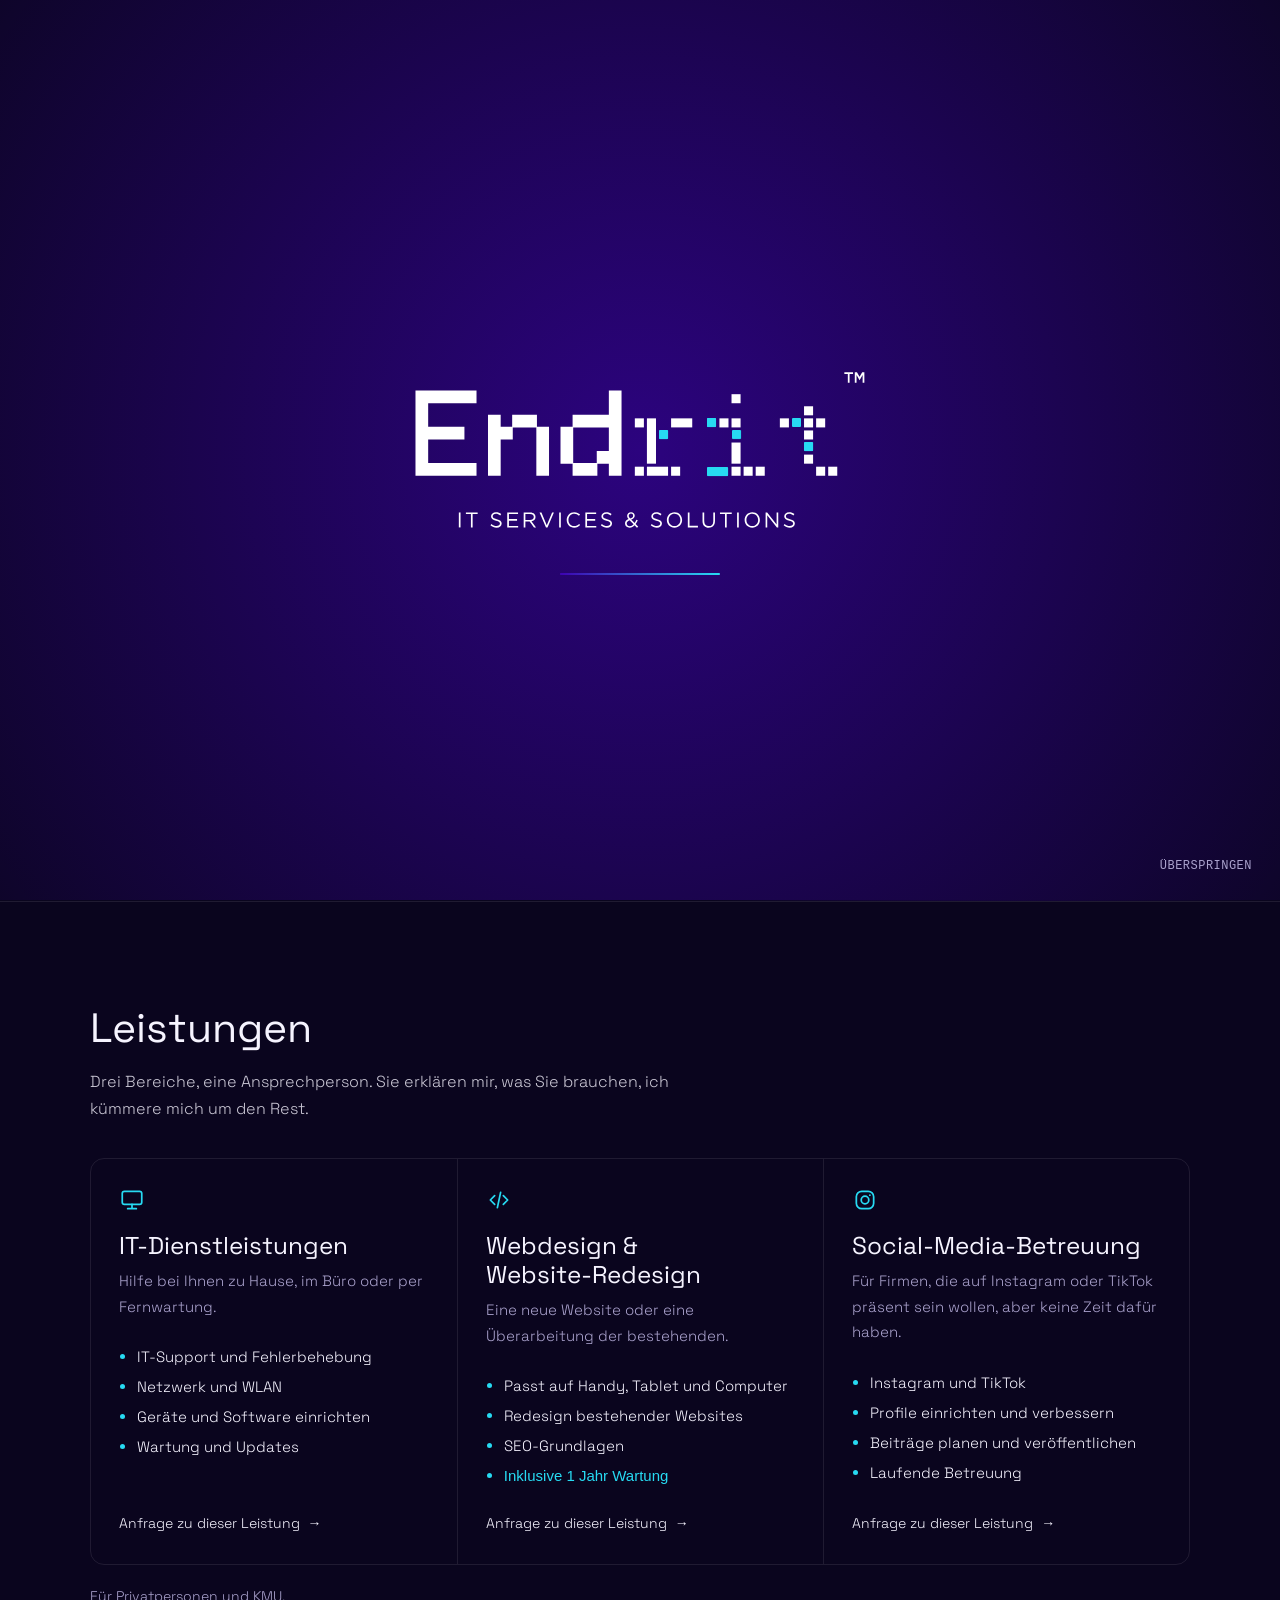
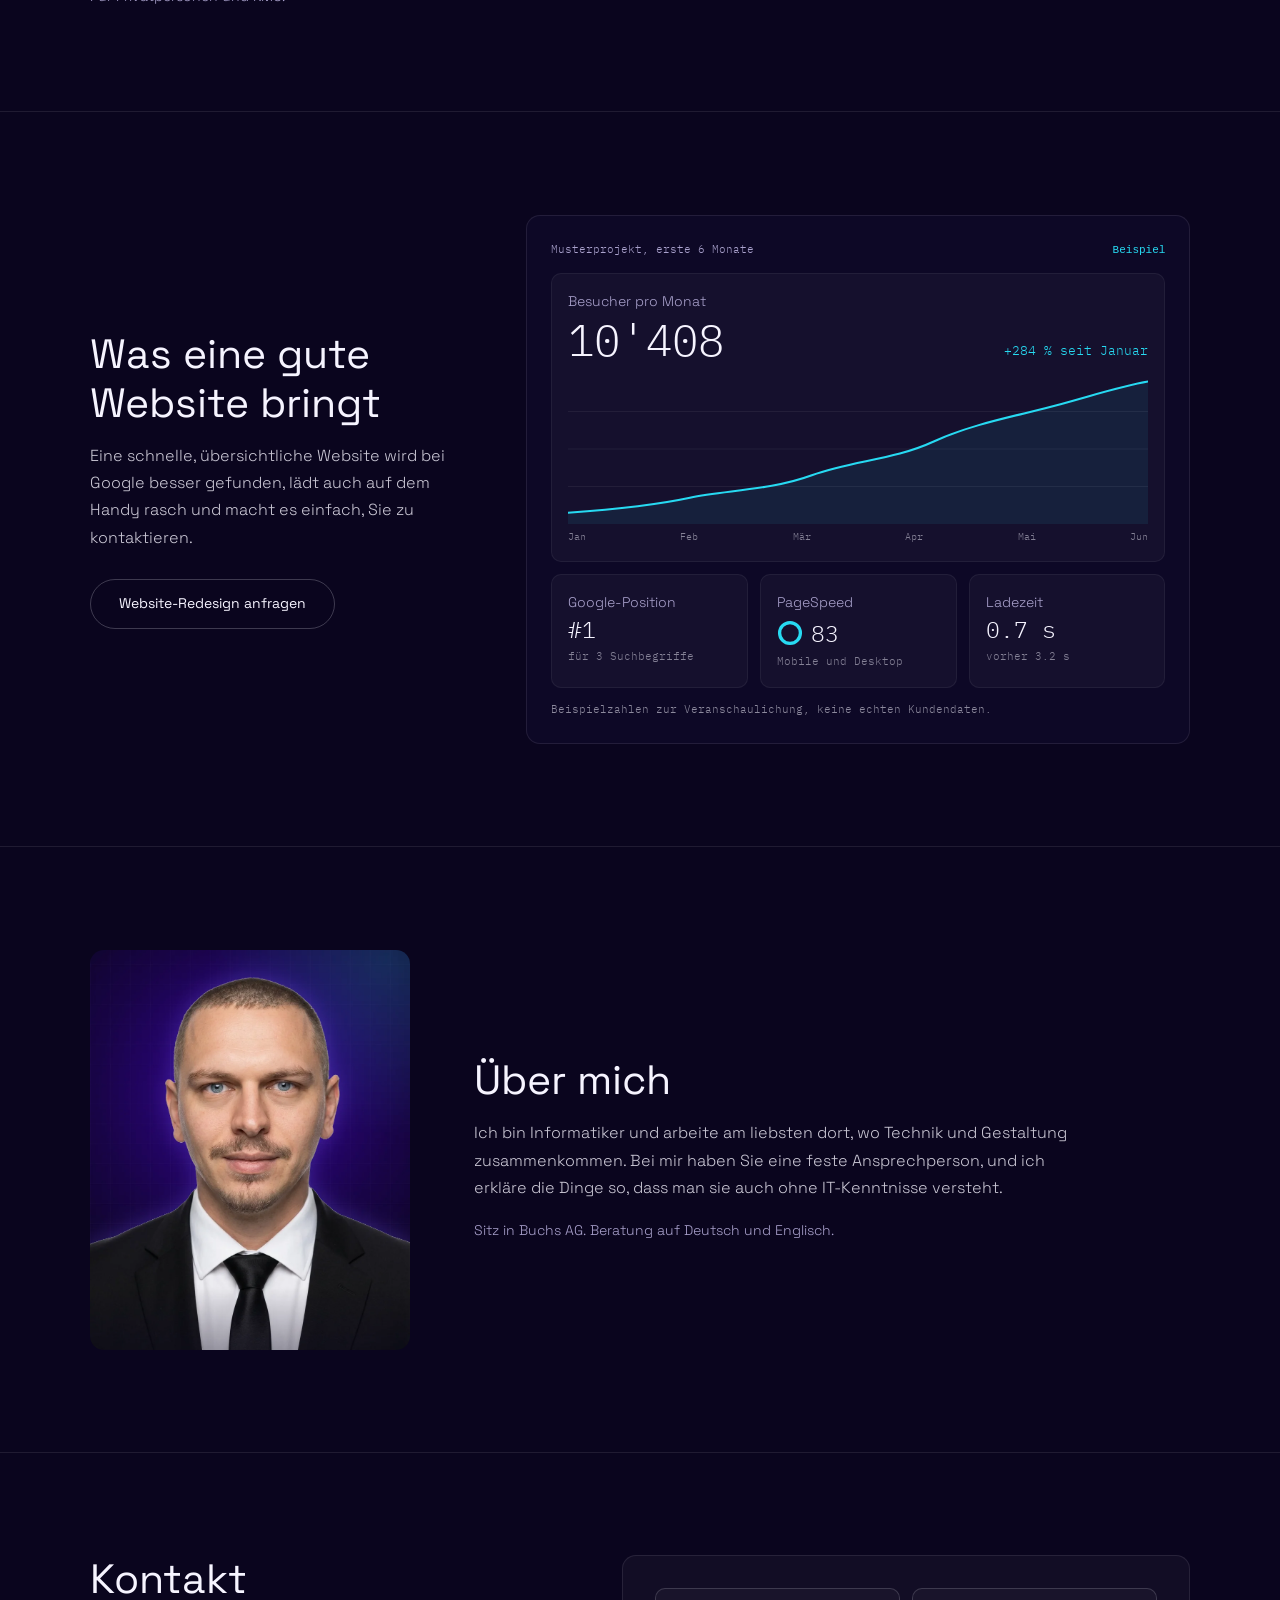
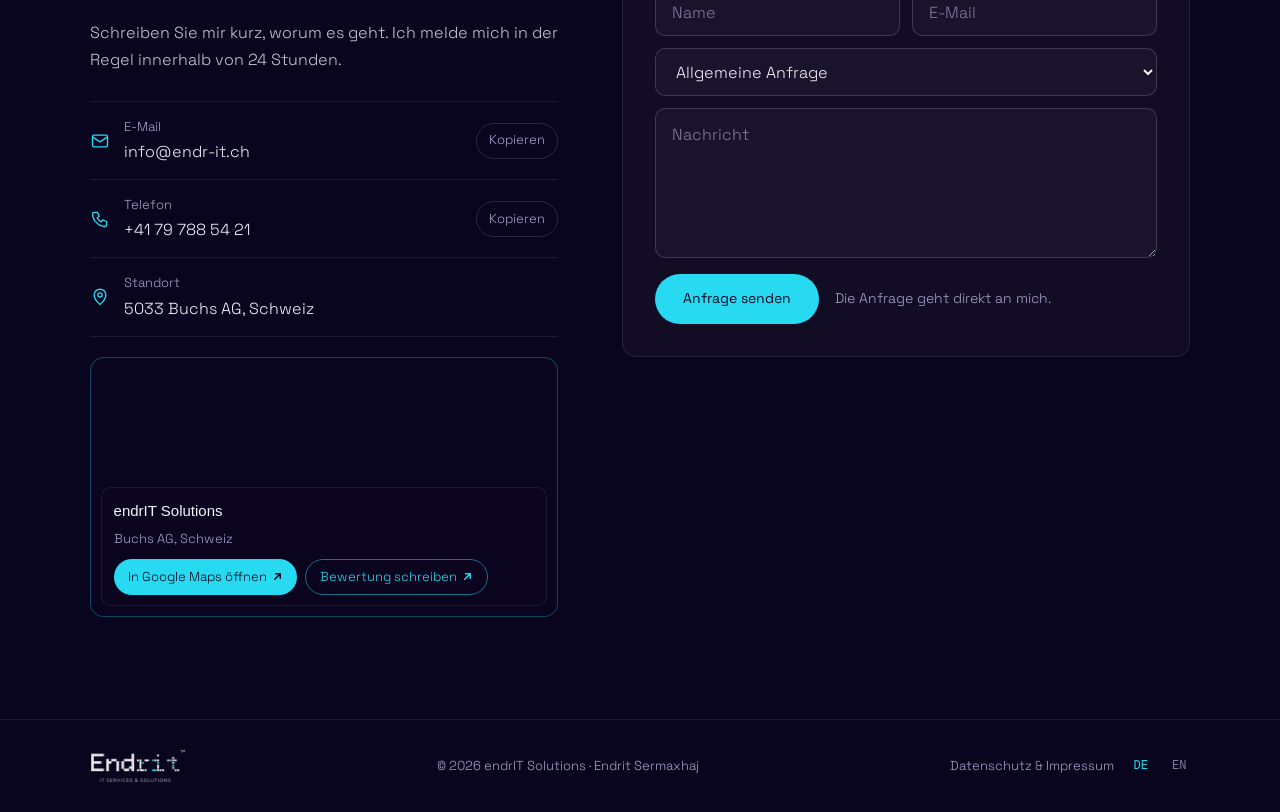
==== commit 7a88918b: "Pfeile ohne Emoji" ====
--- a/index.html
+++ b/index.html
@@ -209,8 +209,8 @@
           <div class="map-card">
             <div><strong>endrIT Solutions</strong><span data-i18n="contact.mapPlace">Buchs AG, Schweiz</span></div>
             <div class="map-links">
-              <a class="open" href="https://maps.app.goo.gl/w4vSMiQo7a2BCMop9" target="_blank" rel="noopener"><span data-i18n="contact.mapOpen">In Google Maps öffnen</span>&nbsp;↗</a>
-              <a class="review" href="https://search.google.com/local/writereview?placeid=ChIJ1YnzdAA9kEcRAB5aKYGXabU" target="_blank" rel="noopener"><span data-i18n="contact.mapReview">Bewertung schreiben</span>&nbsp;↗</a>
+              <a class="open" href="https://maps.app.goo.gl/w4vSMiQo7a2BCMop9" target="_blank" rel="noopener"><span data-i18n="contact.mapOpen">In Google Maps öffnen</span>&nbsp;<svg class="arr" width="11" height="11" viewBox="0 0 12 12" aria-hidden="true"><path d="M3 9 9 3M4 3h5v5" fill="none" stroke="currentColor" stroke-width="1.6" stroke-linecap="round" stroke-linejoin="round"/></svg></a>
+              <a class="review" href="https://search.google.com/local/writereview?placeid=ChIJ1YnzdAA9kEcRAB5aKYGXabU" target="_blank" rel="noopener"><span data-i18n="contact.mapReview">Bewertung schreiben</span>&nbsp;<svg class="arr" width="11" height="11" viewBox="0 0 12 12" aria-hidden="true"><path d="M3 9 9 3M4 3h5v5" fill="none" stroke="currentColor" stroke-width="1.6" stroke-linecap="round" stroke-linejoin="round"/></svg></a>
             </div>
           </div>
         </div>
--- a/assets/css/site.css
+++ b/assets/css/site.css
@@ -301,3 +301,4 @@
   html { scroll-behavior: auto; }
   *, *::before, *::after { transition-duration: .001ms !important; }
 }
+.arr{display:inline-block;vertical-align:-1px;margin-left:2px}
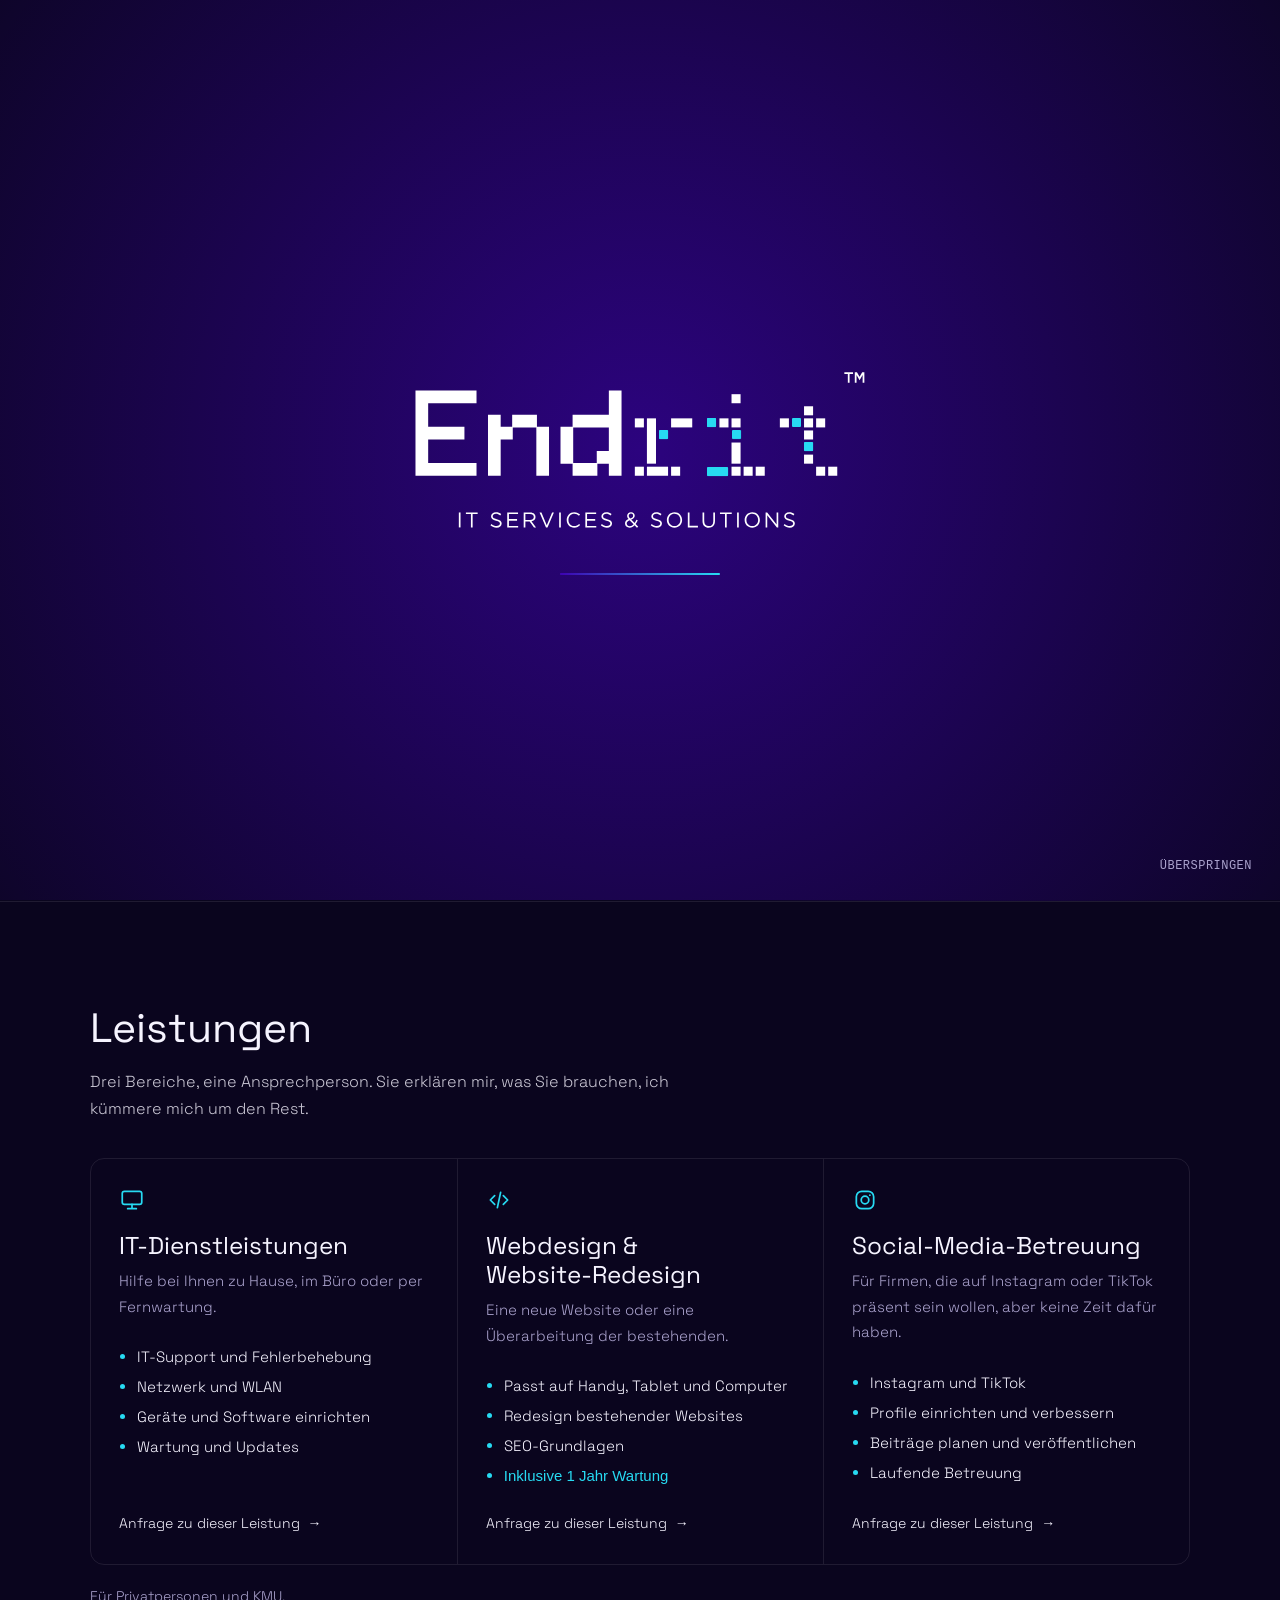
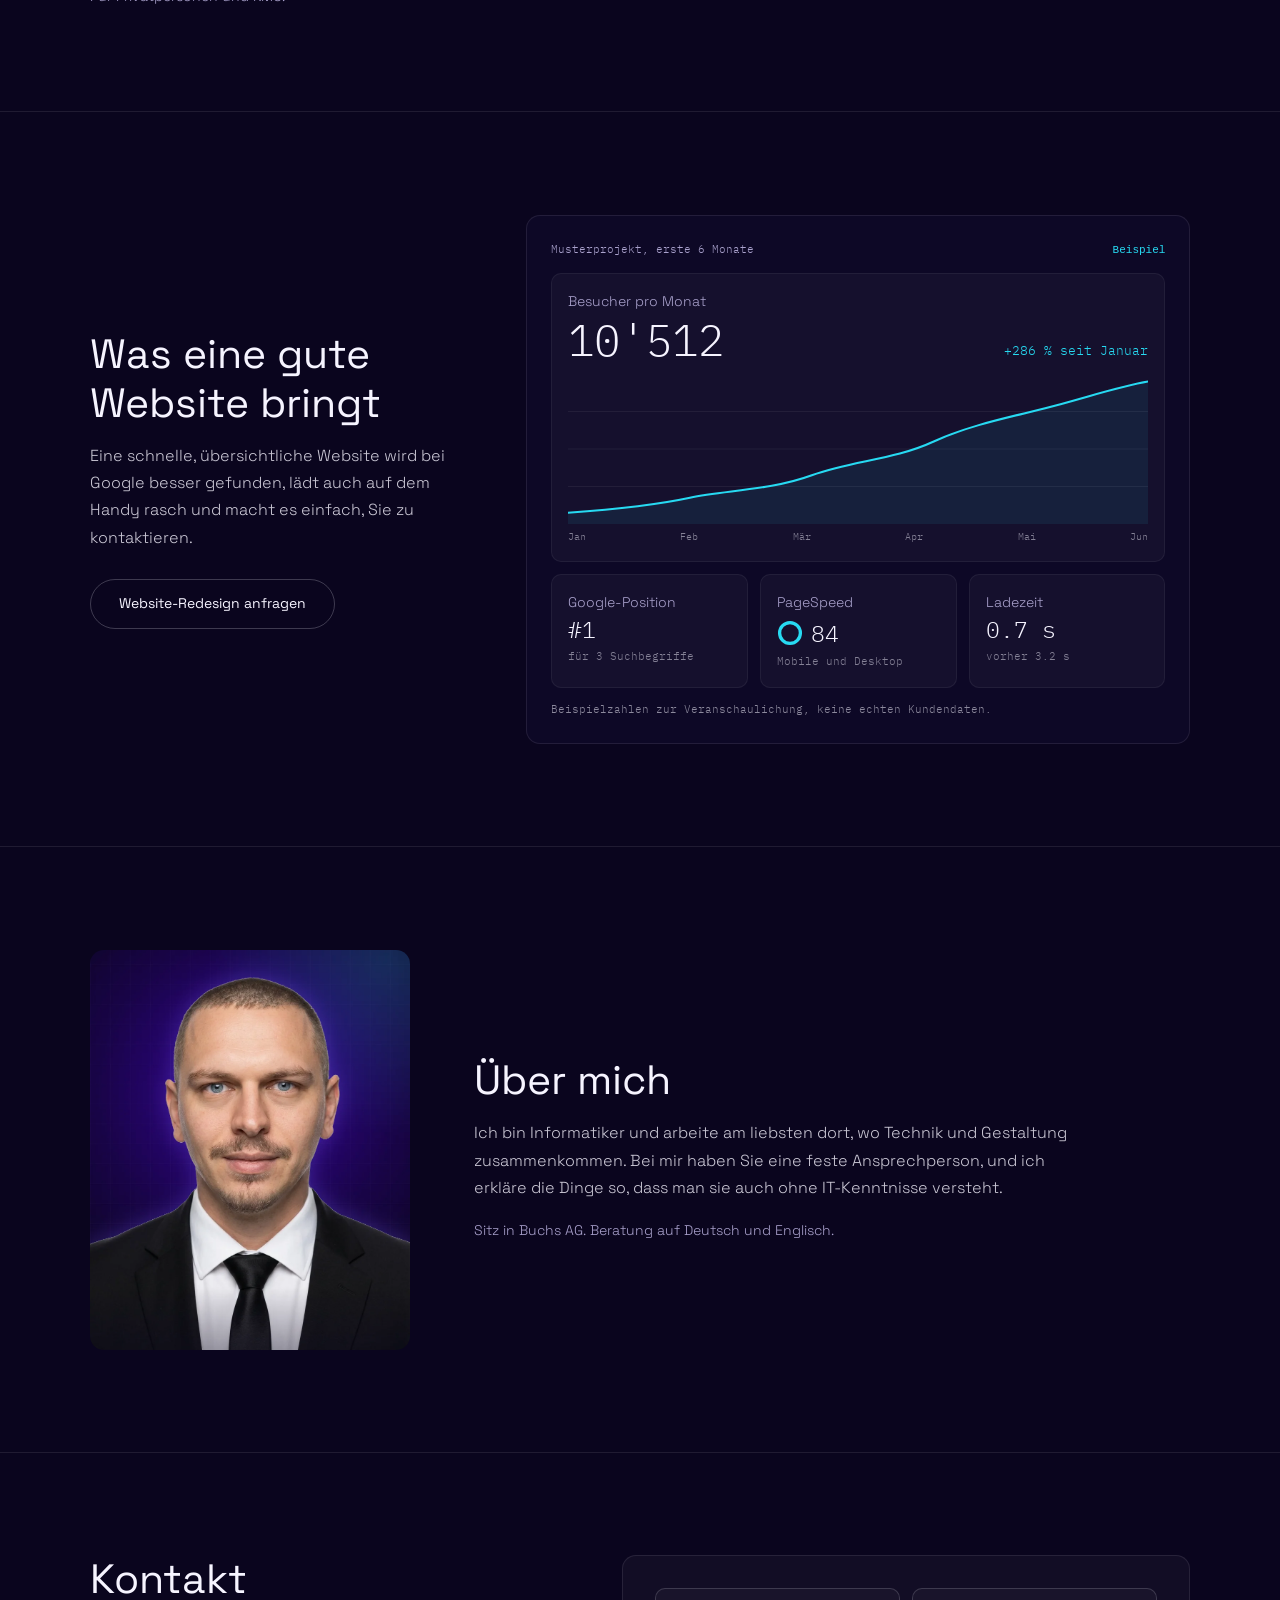
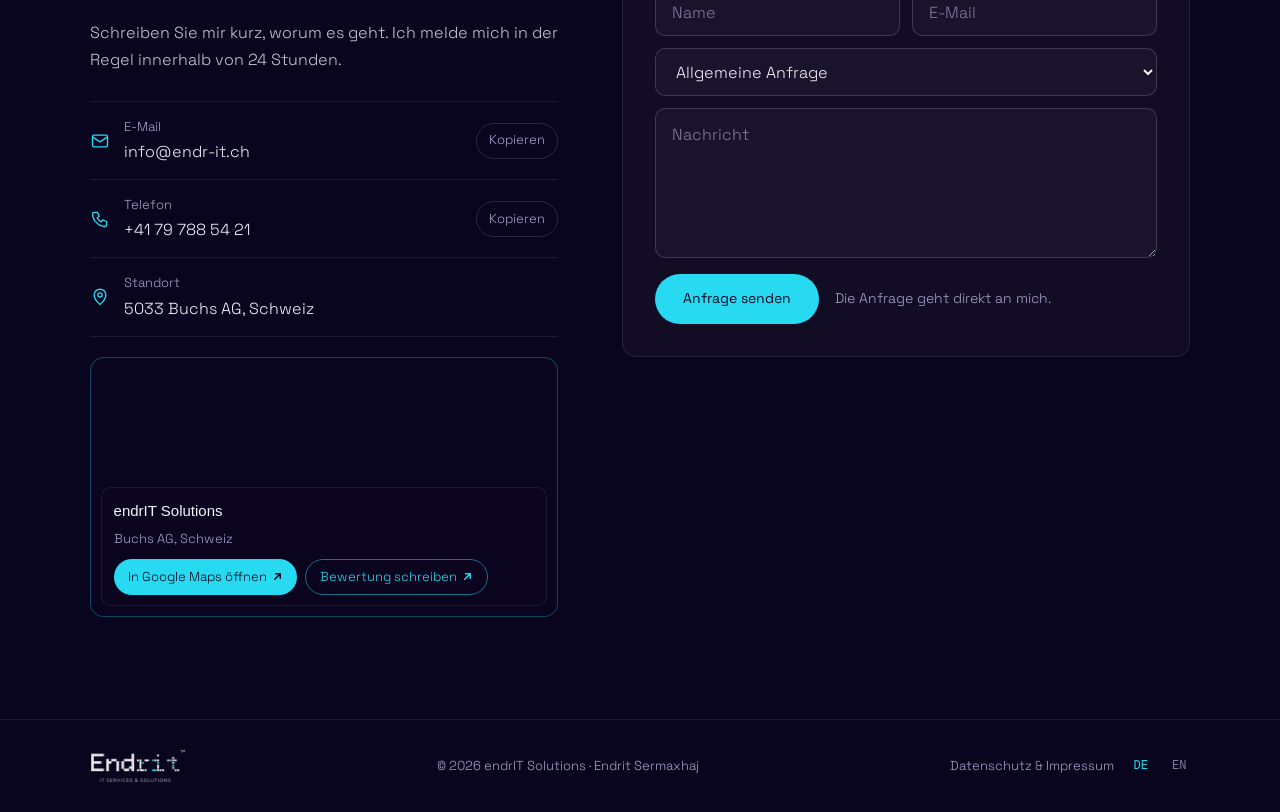
==== commit 752173b8: "Formular: normales Absenden mit Captcha und Bestätigungsmail" ====
--- a/index.html
+++ b/index.html
@@ -216,12 +216,18 @@
         </div>
       </div>
 
-      <form class="contact-form" novalidate>
+      <form class="contact-form" action="https://formsubmit.co/info@endr-it.ch" method="POST" accept-charset="UTF-8" novalidate>
+        <input type="hidden" name="_subject" value="Neue Anfrage über endr-it.ch">
+        <input type="hidden" name="_template" value="table">
+        <input type="hidden" name="_next" value="https://endr-it.ch/?gesendet=1#contact">
+        <input type="hidden" name="_replyto" value="">
+        <input type="hidden" name="_autoresponse" value="">
+        <input type="hidden" name="service" value="Allgemeine Anfrage">
         <div class="form-row">
           <input name="name" autocomplete="name" placeholder="Name" aria-label="Name" data-i18n-ph="contact.name">
           <input name="email" type="email" autocomplete="email" placeholder="E-Mail" aria-label="E-Mail" data-i18n-ph="contact.email">
         </div>
-        <select name="service" aria-label="Leistung" data-i18n-aria="contact.service">
+        <select class="service-select" aria-label="Leistung" data-i18n-aria="contact.service">
           <option value="0" data-i18n="contact.serviceAny">Allgemeine Anfrage</option>
           <option value="1" data-i18n="s0.title">IT-Dienstleistungen</option>
           <option value="2" data-i18n="s1.title">Webdesign &amp; Website-Redesign</option>
@@ -230,7 +236,6 @@
         <textarea name="message" rows="5" placeholder="Nachricht" aria-label="Nachricht" data-i18n-ph="contact.message"></textarea>
         <input class="hp" type="text" name="_honey" tabindex="-1" autocomplete="off" aria-hidden="true">
         <p class="form-msg error" role="alert" data-state="err" hidden data-i18n="contact.error">Bitte geben Sie Ihren Namen, eine gültige E-Mail-Adresse und eine Nachricht an.</p>
-        <p class="form-msg error" role="alert" data-state="fail" hidden><span data-i18n="contact.fail">Das Senden hat leider nicht geklappt.</span> <a class="mailto-fallback" href="mailto:info@endr-it.ch" data-i18n="contact.failLink">Stattdessen per E-Mail senden</a></p>
         <div class="form-foot">
           <button type="submit" class="btn btn-primary" data-i18n="contact.send">Anfrage senden</button>
           <span class="small" data-i18n="contact.hint">Die Anfrage geht direkt an mich.</span>
@@ -267,7 +272,7 @@
   </div>
 </div>
 
-<script src="assets/js/site.js?v=20261026b"></script>
+<script src="assets/js/site.js?v=20261027a"></script>
 <script src="endrit-intro.js" defer></script>
 </body>
 </html>
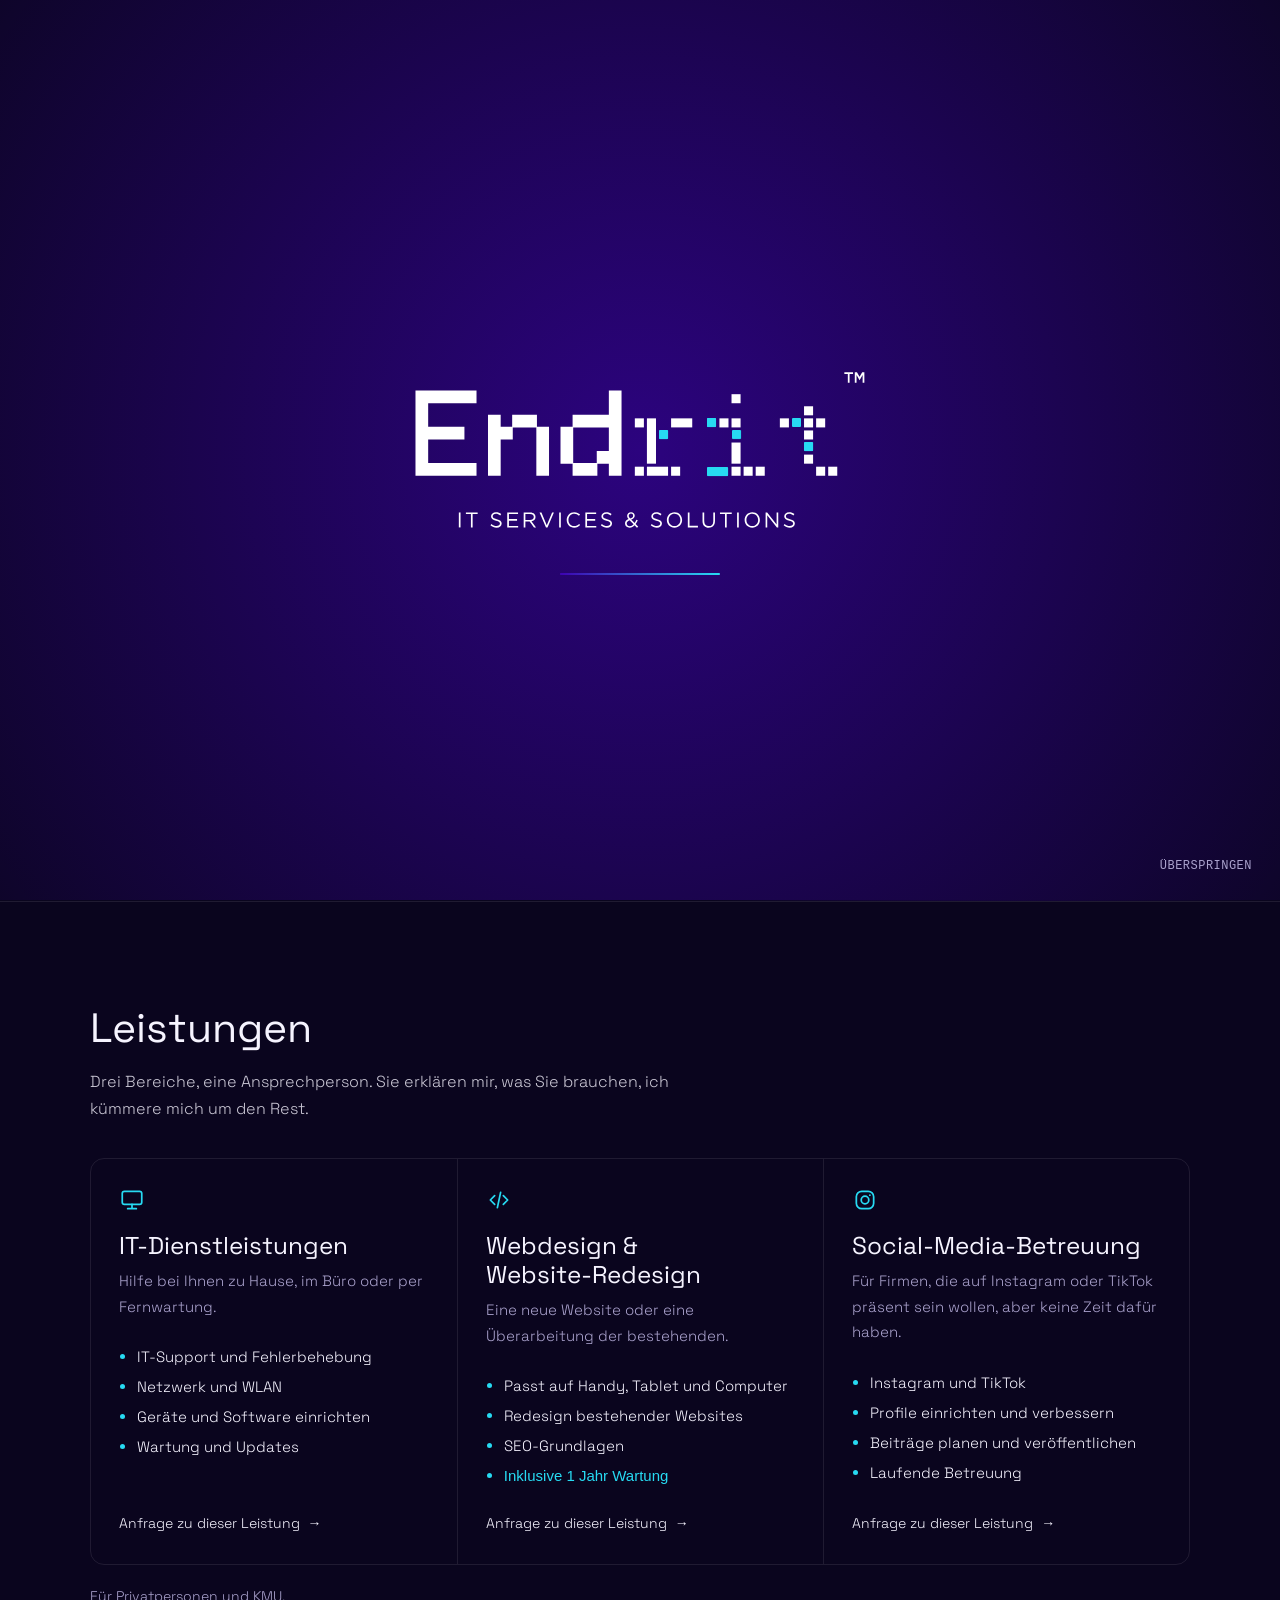
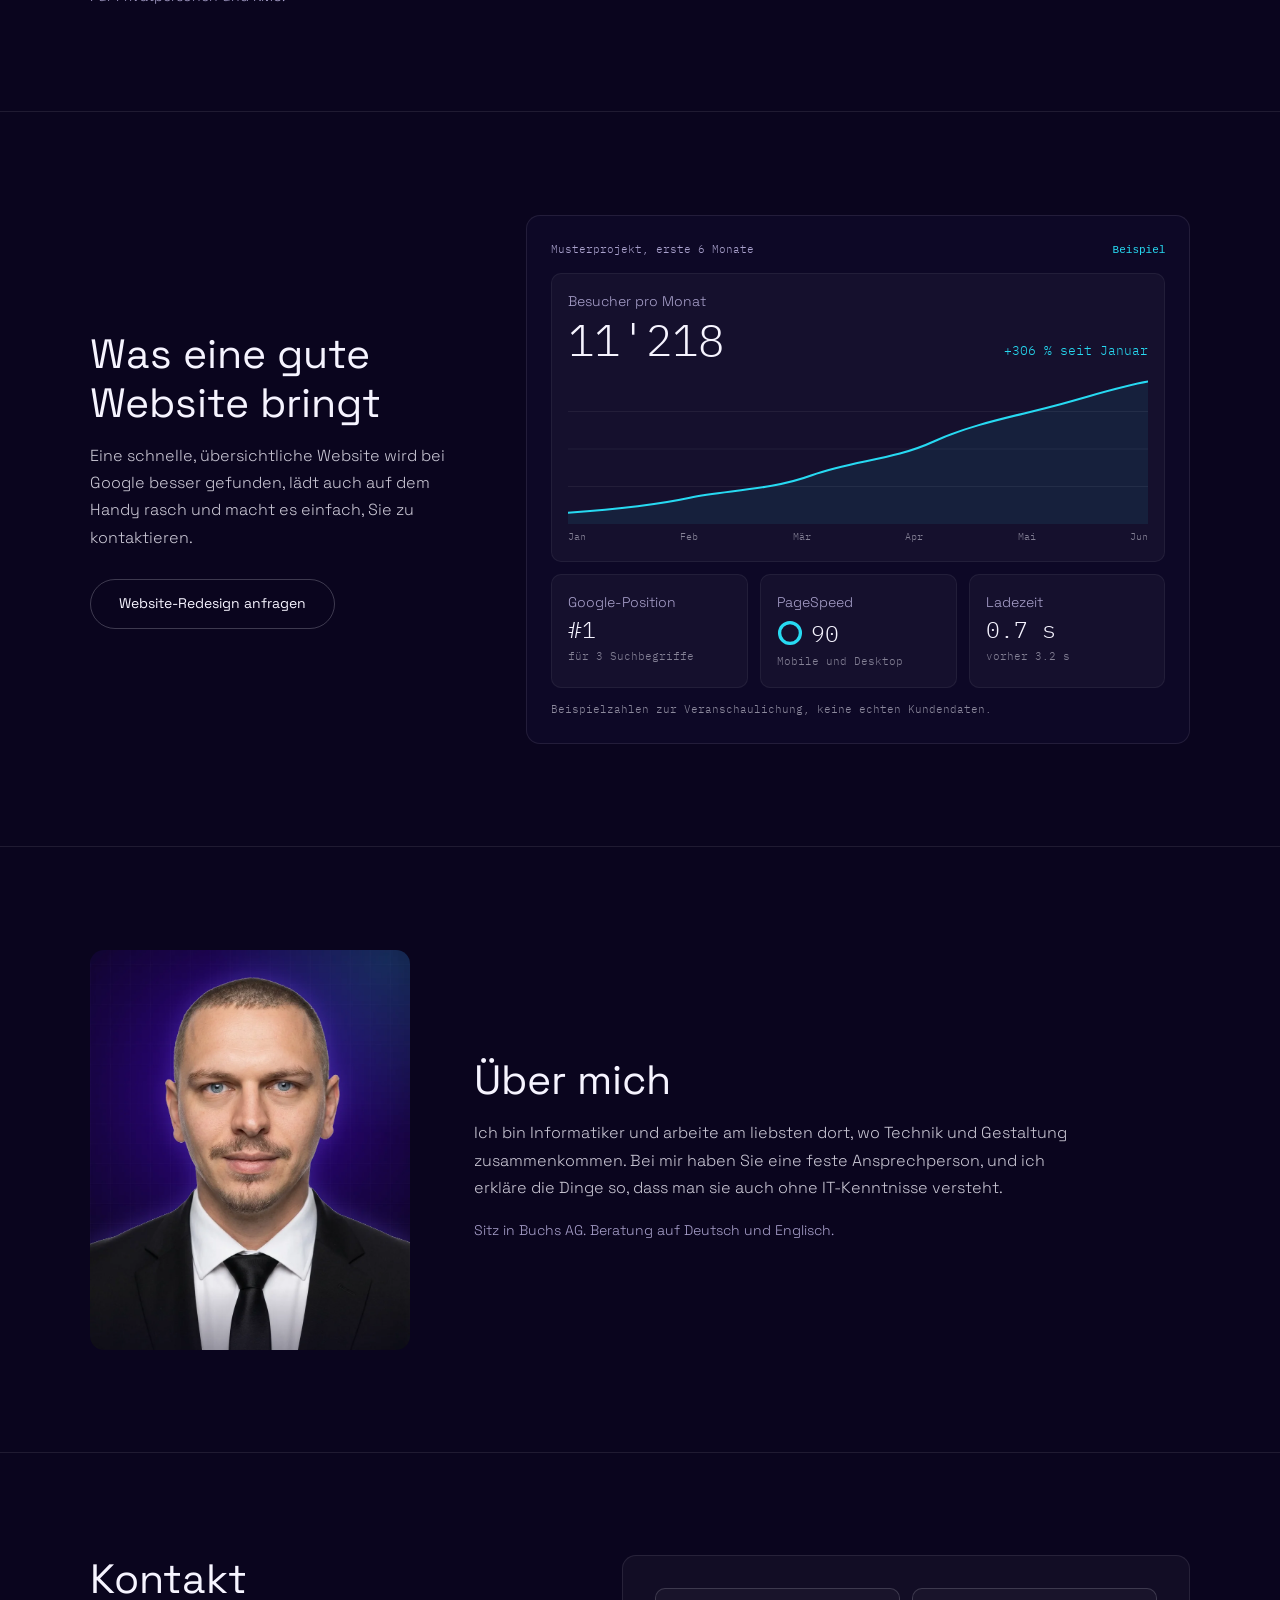
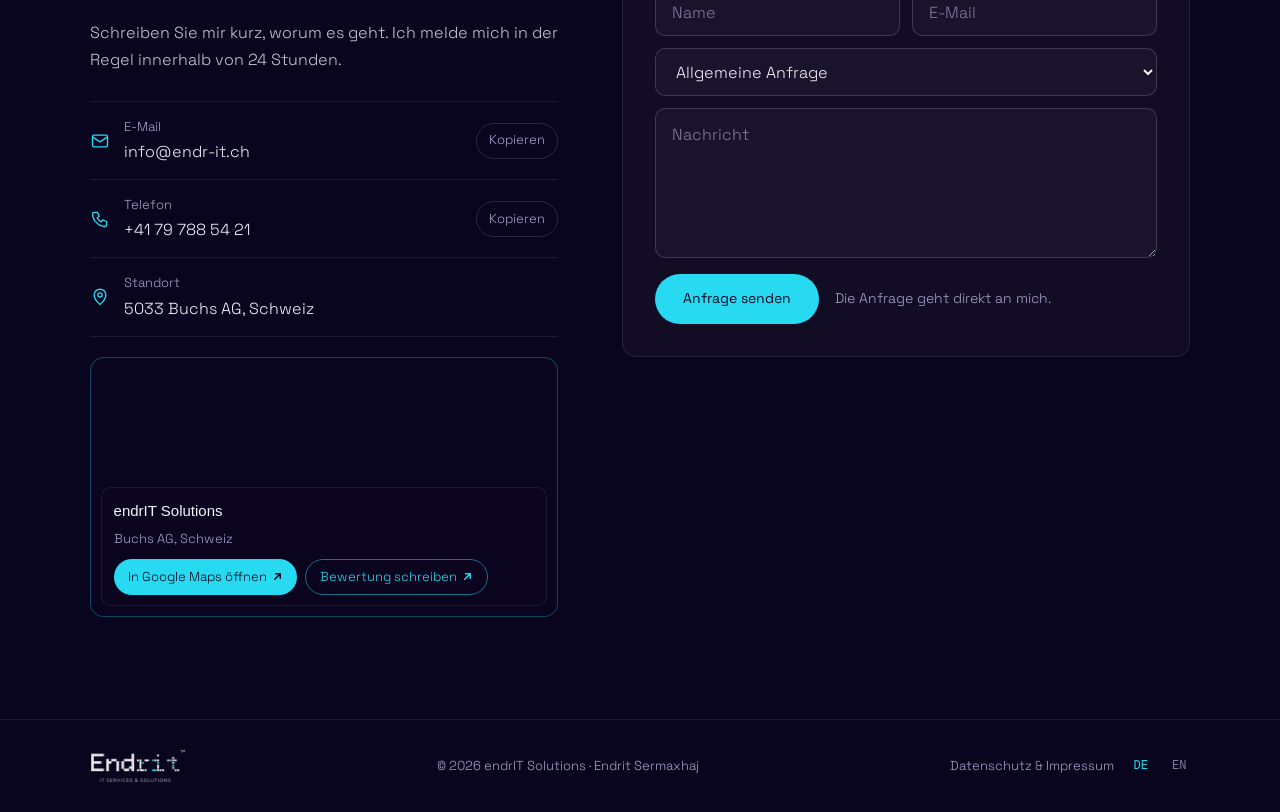
==== commit 0880defd: "Bestätigungsmail in Sprache der Website" ====
--- a/index.html
+++ b/index.html
@@ -272,7 +272,7 @@
   </div>
 </div>
 
-<script src="assets/js/site.js?v=20261027a"></script>
+<script src="assets/js/site.js?v=20261027b"></script>
 <script src="endrit-intro.js" defer></script>
 </body>
 </html>
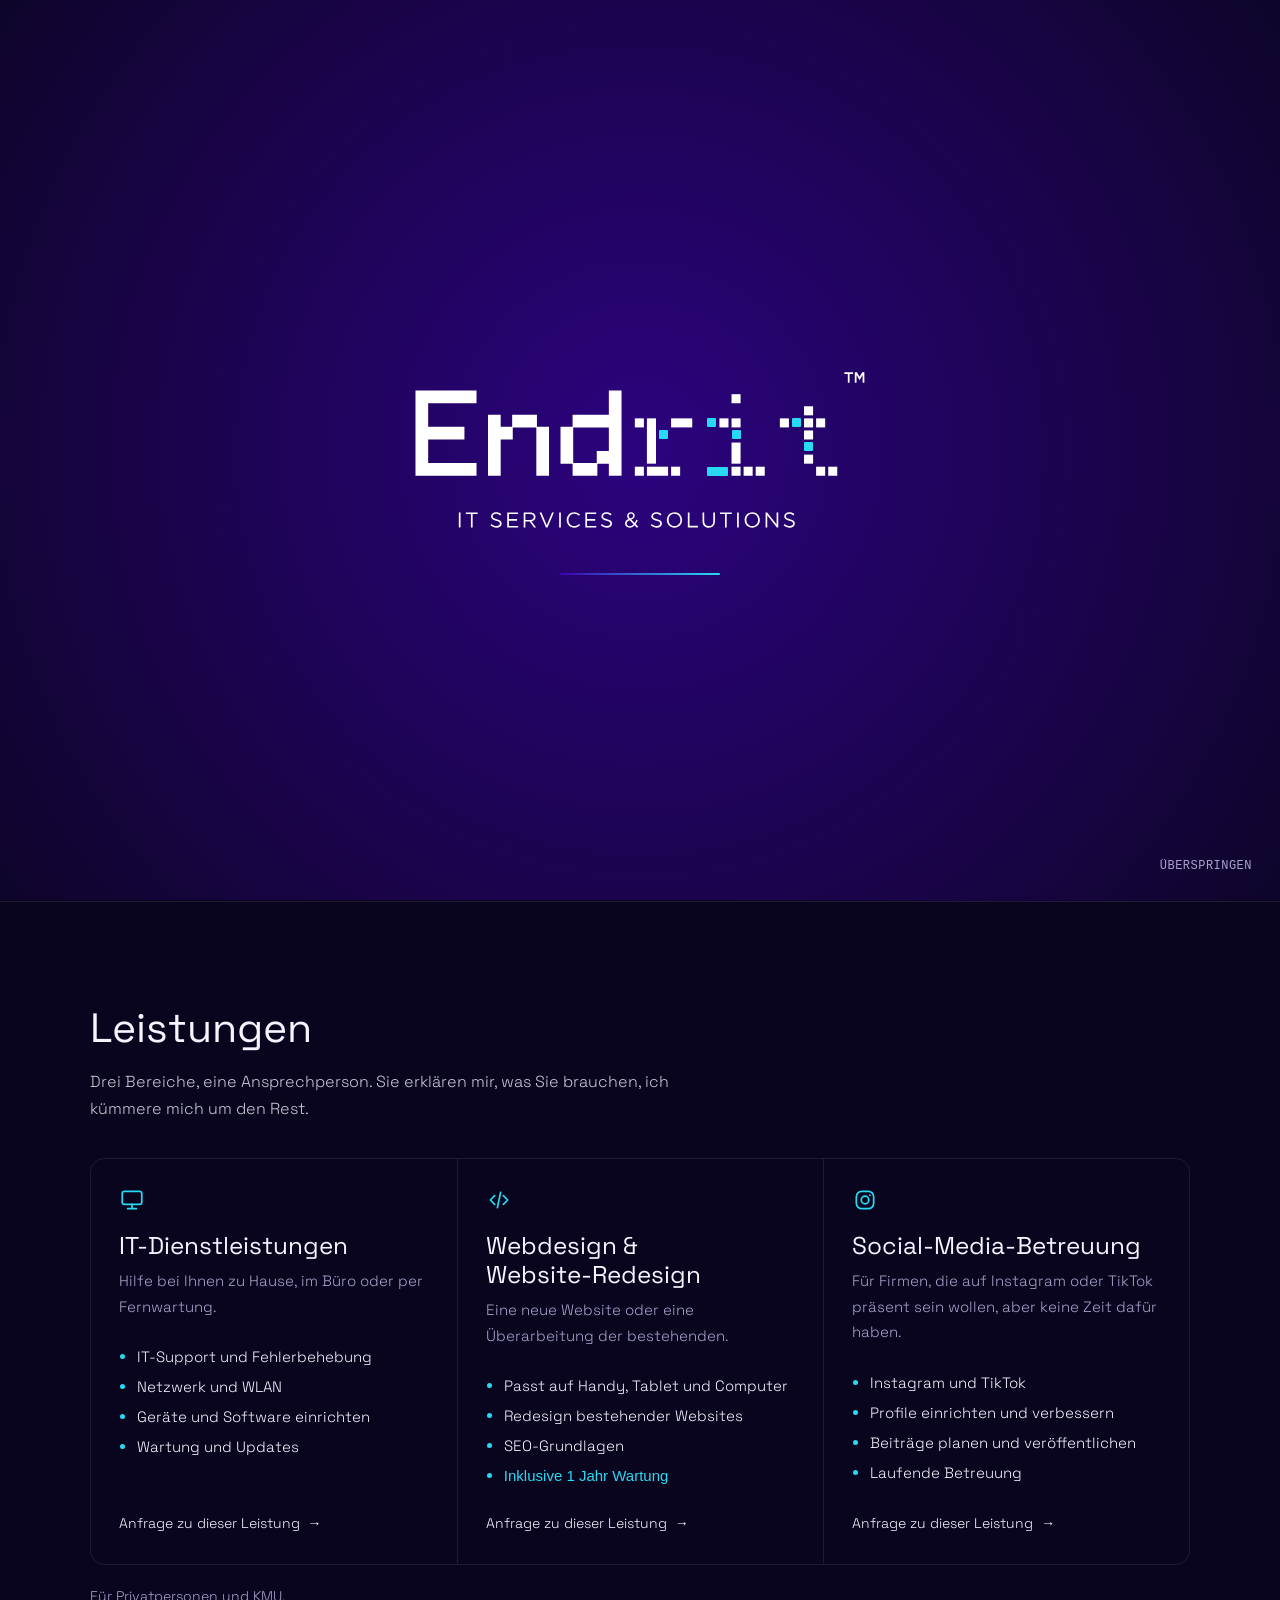
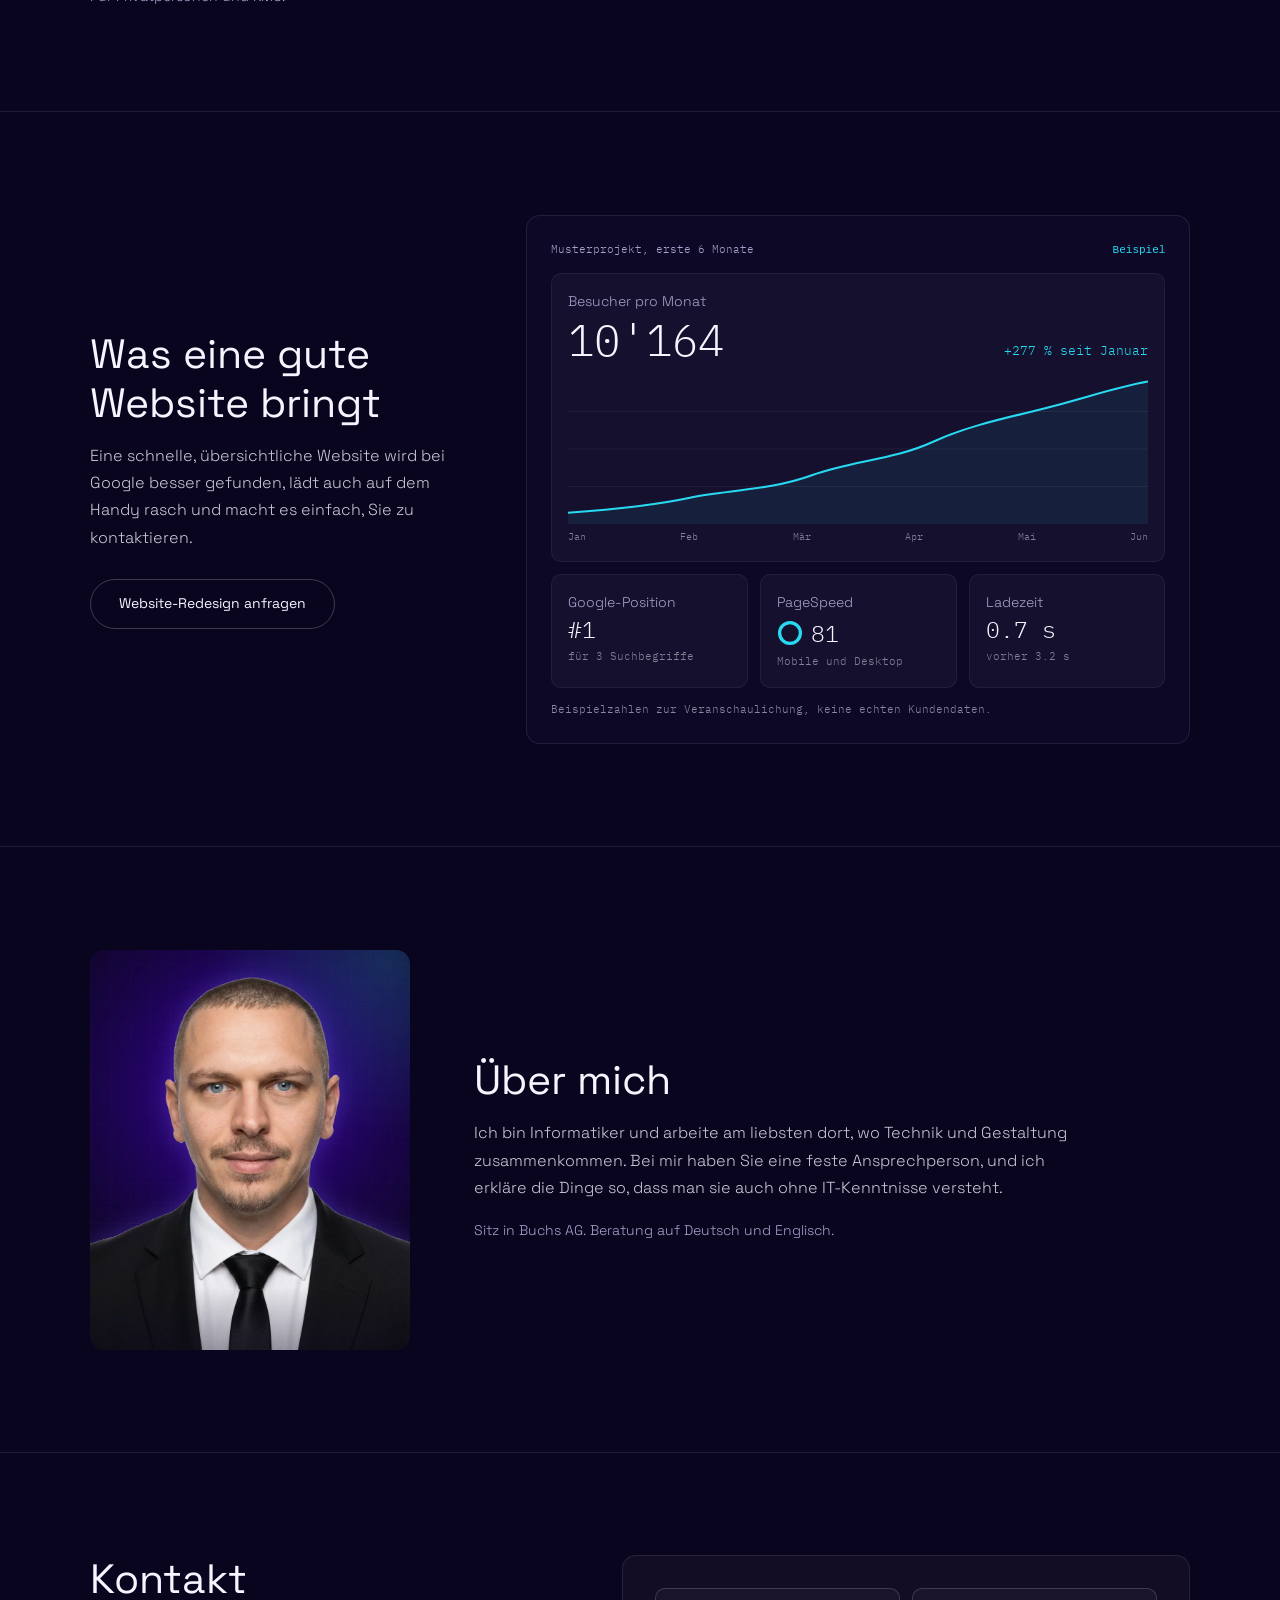
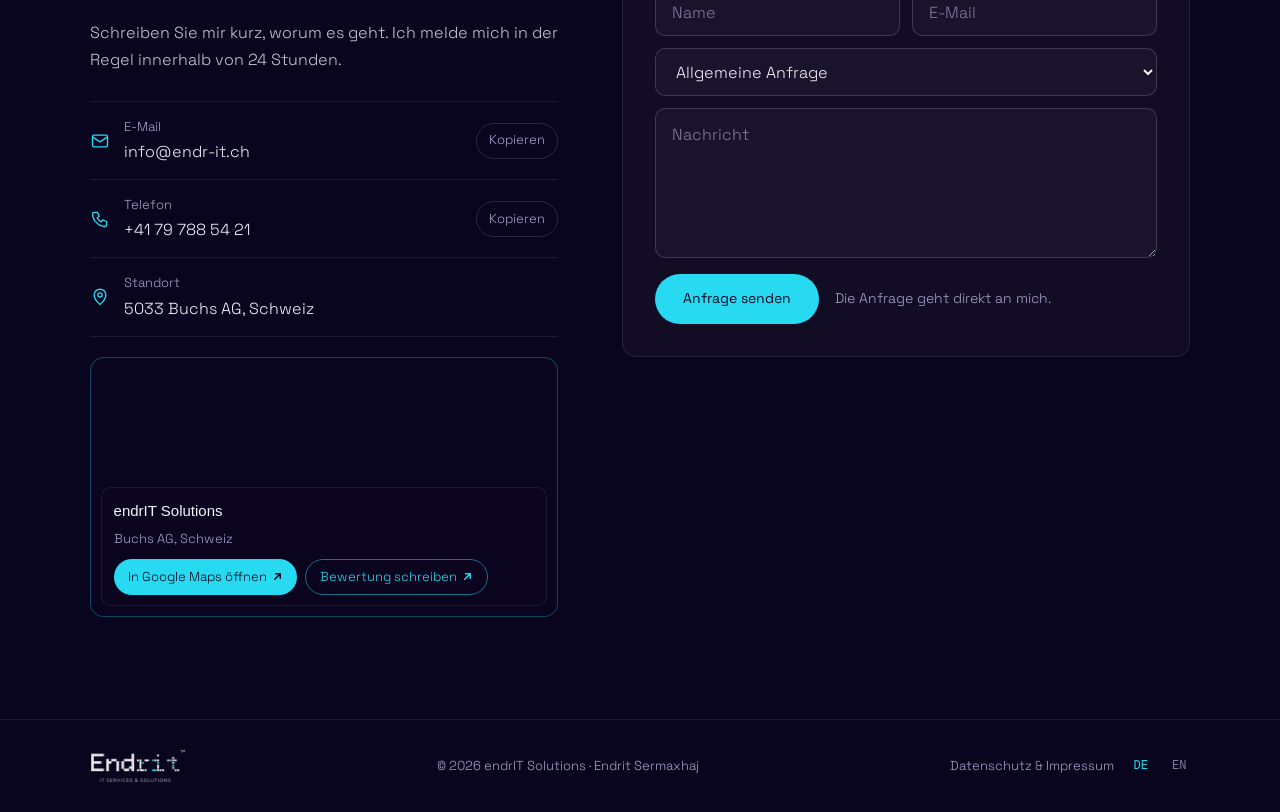
==== commit a25e9db8: "Captcha im Pop-up" ====
--- a/index.html
+++ b/index.html
@@ -216,10 +216,10 @@
         </div>
       </div>
 
-      <form class="contact-form" action="https://formsubmit.co/info@endr-it.ch" method="POST" accept-charset="UTF-8" novalidate>
+      <form class="contact-form" action="https://formsubmit.co/info@endr-it.ch" method="POST" target="fs-frame" accept-charset="UTF-8" novalidate>
         <input type="hidden" name="_subject" value="Neue Anfrage über endr-it.ch">
         <input type="hidden" name="_template" value="table">
-        <input type="hidden" name="_next" value="https://endr-it.ch/?gesendet=1#contact">
+        <input type="hidden" name="_next" value="https://endr-it.ch/gesendet.html">
         <input type="hidden" name="_replyto" value="">
         <input type="hidden" name="_autoresponse" value="">
         <input type="hidden" name="service" value="Allgemeine Anfrage">
@@ -244,6 +244,24 @@
       </form>
     </div>
   </section>
+  <div class="fs-modal" id="fs-modal" hidden>
+    <div class="fs-backdrop" data-fs-close></div>
+    <div class="fs-dialog" role="dialog" aria-modal="true" aria-labelledby="fs-title">
+      <div class="fs-head">
+        <div>
+          <p class="fs-kicker">// endrIT</p>
+          <h3 id="fs-title" data-i18n="captcha.title">Kurz bestätigen, dass du kein Roboter bist</h3>
+          <p class="fs-sub" data-i18n="captcha.sub">Ein Klick noch, dann ist deine Anfrage unterwegs.</p>
+        </div>
+        <button type="button" class="fs-close" data-fs-close aria-label="Schliessen" data-i18n-aria="captcha.close">&times;</button>
+      </div>
+      <div class="fs-body">
+        <div class="fs-loading" aria-live="polite"><span class="fs-dots"><i></i><i></i><i></i></span> <span data-i18n="captcha.loading">Wird geladen …</span></div>
+        <iframe name="fs-frame" id="fs-frame" title="Sicherheitsprüfung" src="about:blank"></iframe>
+      </div>
+    </div>
+  </div>
+
 </main>
 
 <footer class="site-footer">
@@ -272,7 +290,7 @@
   </div>
 </div>
 
-<script src="assets/js/site.js?v=20261027b"></script>
+<script src="assets/js/site.js?v=20261027c"></script>
 <script src="endrit-intro.js" defer></script>
 </body>
 </html>
--- a/assets/css/site.css
+++ b/assets/css/site.css
@@ -302,3 +302,30 @@
   *, *::before, *::after { transition-duration: .001ms !important; }
 }
 .arr{display:inline-block;vertical-align:-1px;margin-left:2px}
+
+/* Captcha modal (FormSubmit in an iframe) */
+html.fs-lock, html.fs-lock body { overflow: hidden; }
+.fs-modal { position: fixed; inset: 0; z-index: 1000; display: flex; align-items: center; justify-content: center; padding: 24px; }
+.fs-modal[hidden] { display: none; }
+.fs-backdrop { position: absolute; inset: 0; background: rgba(10, 5, 30, 0.86); }
+.fs-dialog { position: relative; width: min(560px, 100%); max-height: calc(100dvh - 48px); display: flex; flex-direction: column;
+  background: var(--bg); border: 1px solid var(--cyan); border-radius: 6px; box-shadow: 6px 6px 0 var(--purple); }
+.fs-head { display: flex; gap: 16px; align-items: flex-start; justify-content: space-between; padding: 18px 20px 14px; border-bottom: 1px dashed rgba(39, 218, 242, 0.35); }
+.fs-kicker { margin: 0 0 6px; font-family: var(--mono); font-size: 11px; letter-spacing: .06em; color: var(--cyan); }
+.fs-head h3 { margin: 0; font-family: "Space Grotesk", system-ui, sans-serif; font-size: 20px; line-height: 1.25; font-weight: 600; }
+.fs-sub { margin: 6px 0 0; font-size: 14px; color: var(--muted); }
+.fs-close { flex: none; width: 40px; height: 40px; border: 1px solid rgba(246, 244, 255, 0.22); border-radius: 4px; background: transparent; color: var(--text); font-size: 24px; line-height: 1; cursor: pointer; }
+.fs-close:hover { border-color: var(--cyan); color: var(--cyan); }
+.fs-body { position: relative; flex: 1; overflow: auto; -webkit-overflow-scrolling: touch; background: #fff; border-radius: 0 0 5px 5px; }
+.fs-body iframe { display: block; width: 100%; min-height: 560px; height: 62vh; border: 0; background: #fff; }
+.fs-loading { display: none; position: absolute; inset: 0; z-index: 1; align-items: center; justify-content: center; gap: 10px; background: var(--bg); color: var(--muted); font-family: var(--mono); font-size: 13px; }
+.fs-modal.is-loading .fs-loading { display: flex; }
+.fs-dots i { display: inline-block; width: 7px; height: 7px; margin: 0 2px; background: var(--cyan); animation: fsdot 1s infinite steps(2); }
+.fs-dots i:nth-child(2) { animation-delay: .2s; background: var(--purple); } .fs-dots i:nth-child(3) { animation-delay: .4s; }
+@keyframes fsdot { 50% { opacity: .2; } }
+@media (max-width: 600px) {
+  .fs-modal { padding: 8px; }
+  .fs-dialog { width: 100%; height: calc(100dvh - 16px); max-height: none; box-shadow: 4px 4px 0 var(--purple); }
+  .fs-head { padding: 14px 14px 12px; } .fs-head h3 { font-size: 18px; }
+  .fs-body iframe { height: 100%; }
+}
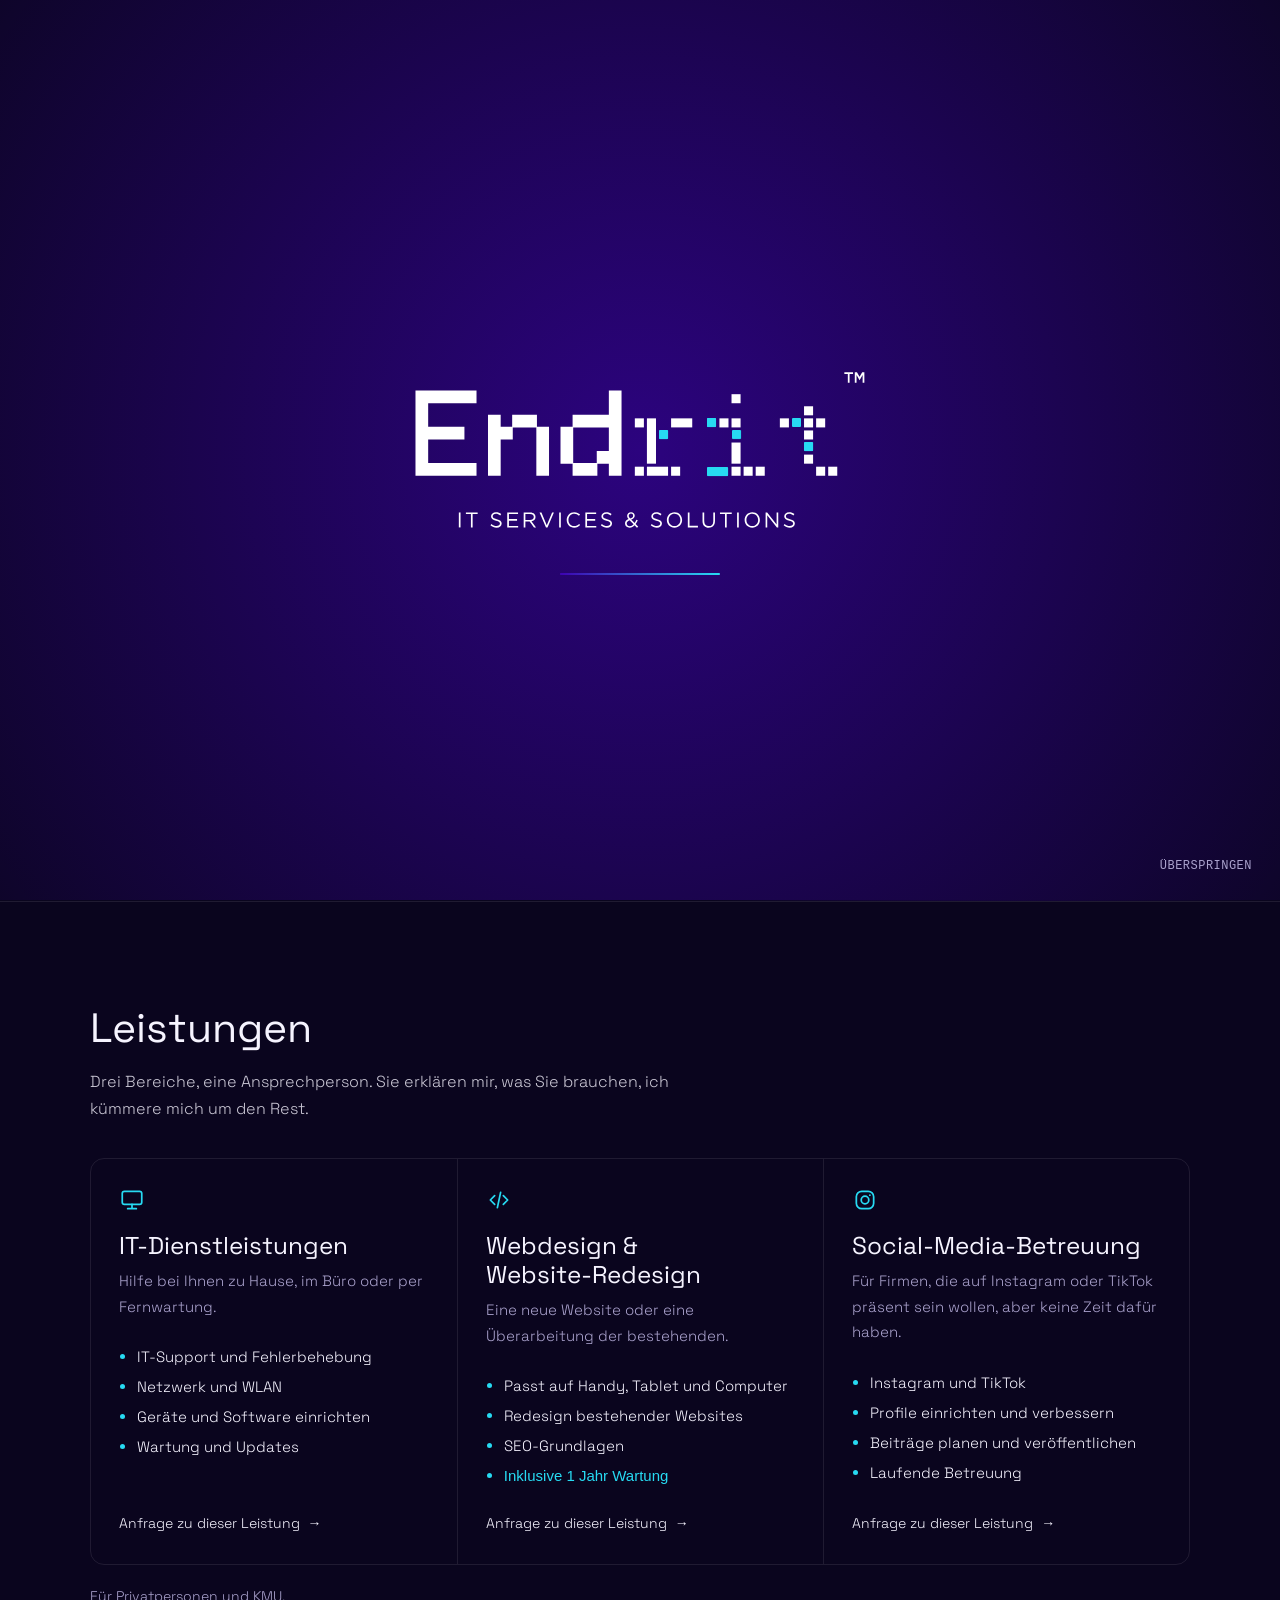
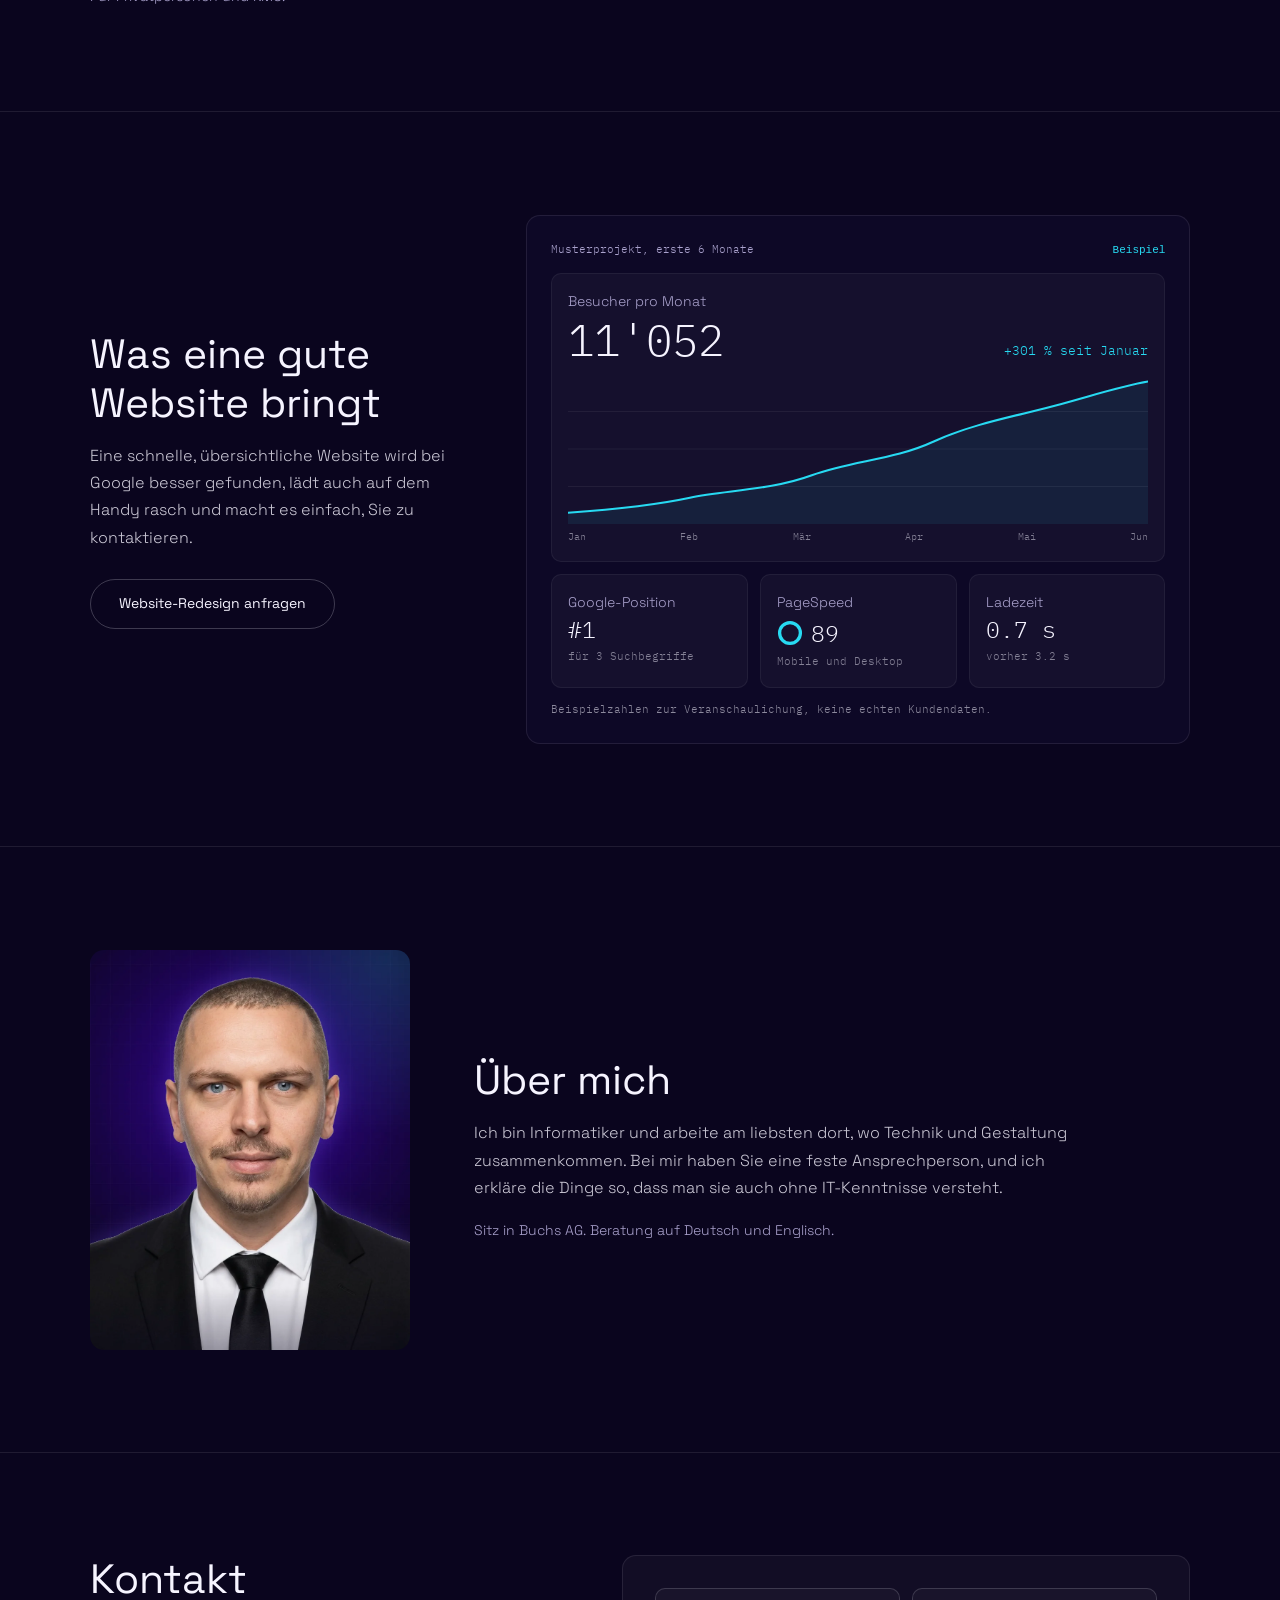
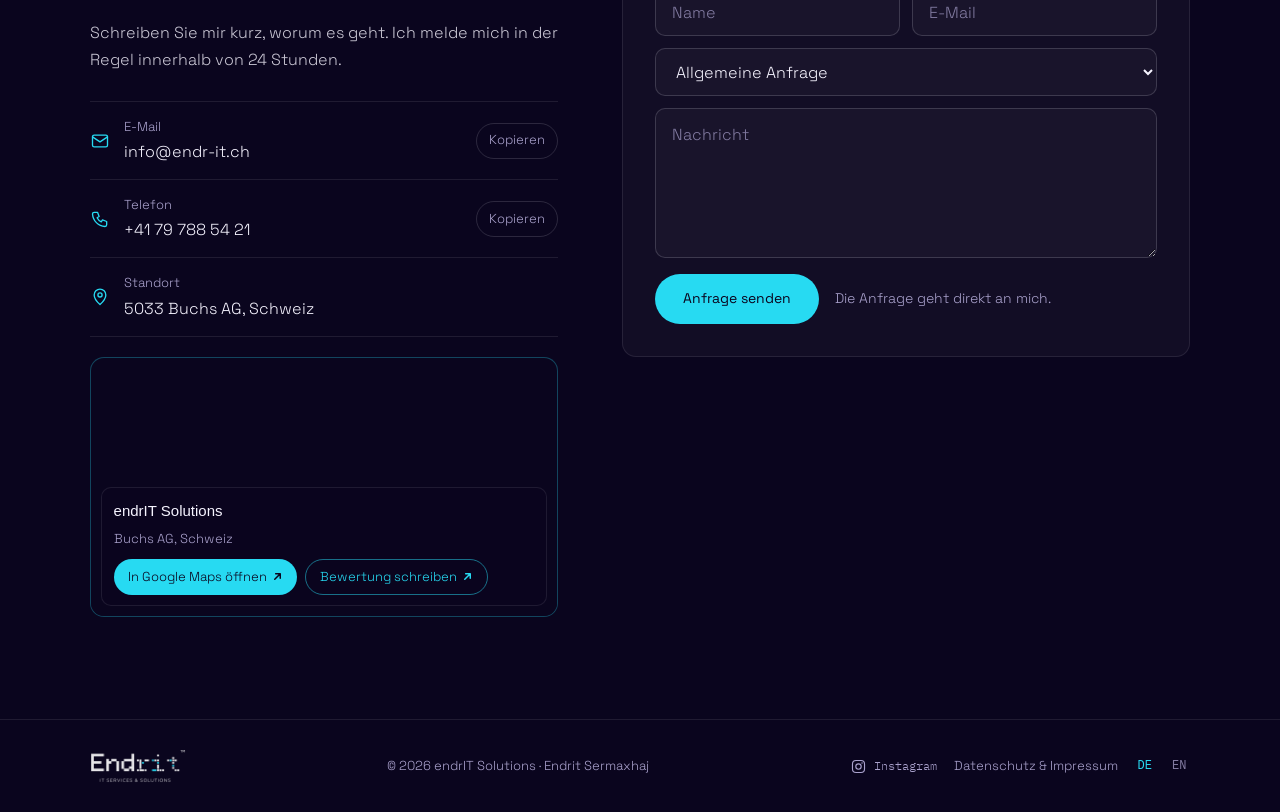
==== commit c5ab7c22: "Instagram-Link im Footer" ====
--- a/index.html
+++ b/index.html
@@ -269,9 +269,15 @@
     <img src="assets/img/logo.png" width="800" height="289" alt="endrIT Solutions" loading="lazy">
     <span>© <span class="year">2026</span> endrIT Solutions · Endrit Sermaxhaj</span>
     <div class="footer-links">
+      <a class="social" href="https://www.instagram.com/endrit_solutions/" target="_blank" rel="noopener" aria-label="endrIT Solutions auf Instagram">
+        <svg viewBox="0 0 24 24" fill="none" stroke="currentColor" stroke-width="1.6" stroke-linecap="round" stroke-linejoin="round" aria-hidden="true"><rect x="3.5" y="3.5" width="17" height="17" rx="5"/><circle cx="12" cy="12" r="3.8"/><circle cx="17" cy="7" r="1" fill="currentColor" stroke="none"/></svg>
+        <span>Instagram</span>
+      </a>
       <a href="datenschutz.html" data-i18n="footer.privacy">Datenschutz &amp; Impressum</a>
-      <button type="button" data-lang="de" aria-pressed="true">DE</button>
-      <button type="button" data-lang="en" aria-pressed="false">EN</button>
+      <span class="langs">
+        <button type="button" data-lang="de" aria-pressed="true">DE</button>
+        <button type="button" data-lang="en" aria-pressed="false">EN</button>
+      </span>
     </div>
   </div>
 </footer>
--- a/assets/css/site.css
+++ b/assets/css/site.css
@@ -244,7 +244,11 @@
   font-size: 13px; color: var(--muted);
 }
 .site-footer img { width: 96px; height: auto; opacity: .9; }
-.footer-links { display: flex; align-items: center; gap: 16px; }
+.footer-links { display: flex; flex-wrap: wrap; align-items: center; gap: 16px; }
+.footer-links .social { display: inline-flex; align-items: center; gap: 7px; height: 44px; }
+.footer-links .social svg { width: 17px; height: 17px; flex-shrink: 0; }
+.footer-links .social span { font-family: var(--mono); font-size: 12px; letter-spacing: .01em; }
+.footer-links .langs { display: inline-flex; align-items: center; gap: 12px; }
 .footer-links a { color: var(--muted); }
 .footer-links a:hover { color: var(--cyan); }
 .footer-links button { border: 0; background: none; height: 44px; padding: 0 4px; font-family: var(--mono); font-size: 12px; color: var(--faint); cursor: pointer; }
@@ -261,6 +265,8 @@
 }
 @media (max-width: 639px) {
   .site-header .wrap { height: 64px; }
+  .footer-links { width: 100%; gap: 14px 20px; }
+  .footer-links .social { flex: 0 0 100%; }
   .logo img { width: 116px; }
   .hero-actions .btn, .seo-text .btn, .contact-form button[type="submit"] { width: 100%; }
   .portrait { max-width: 100%; }
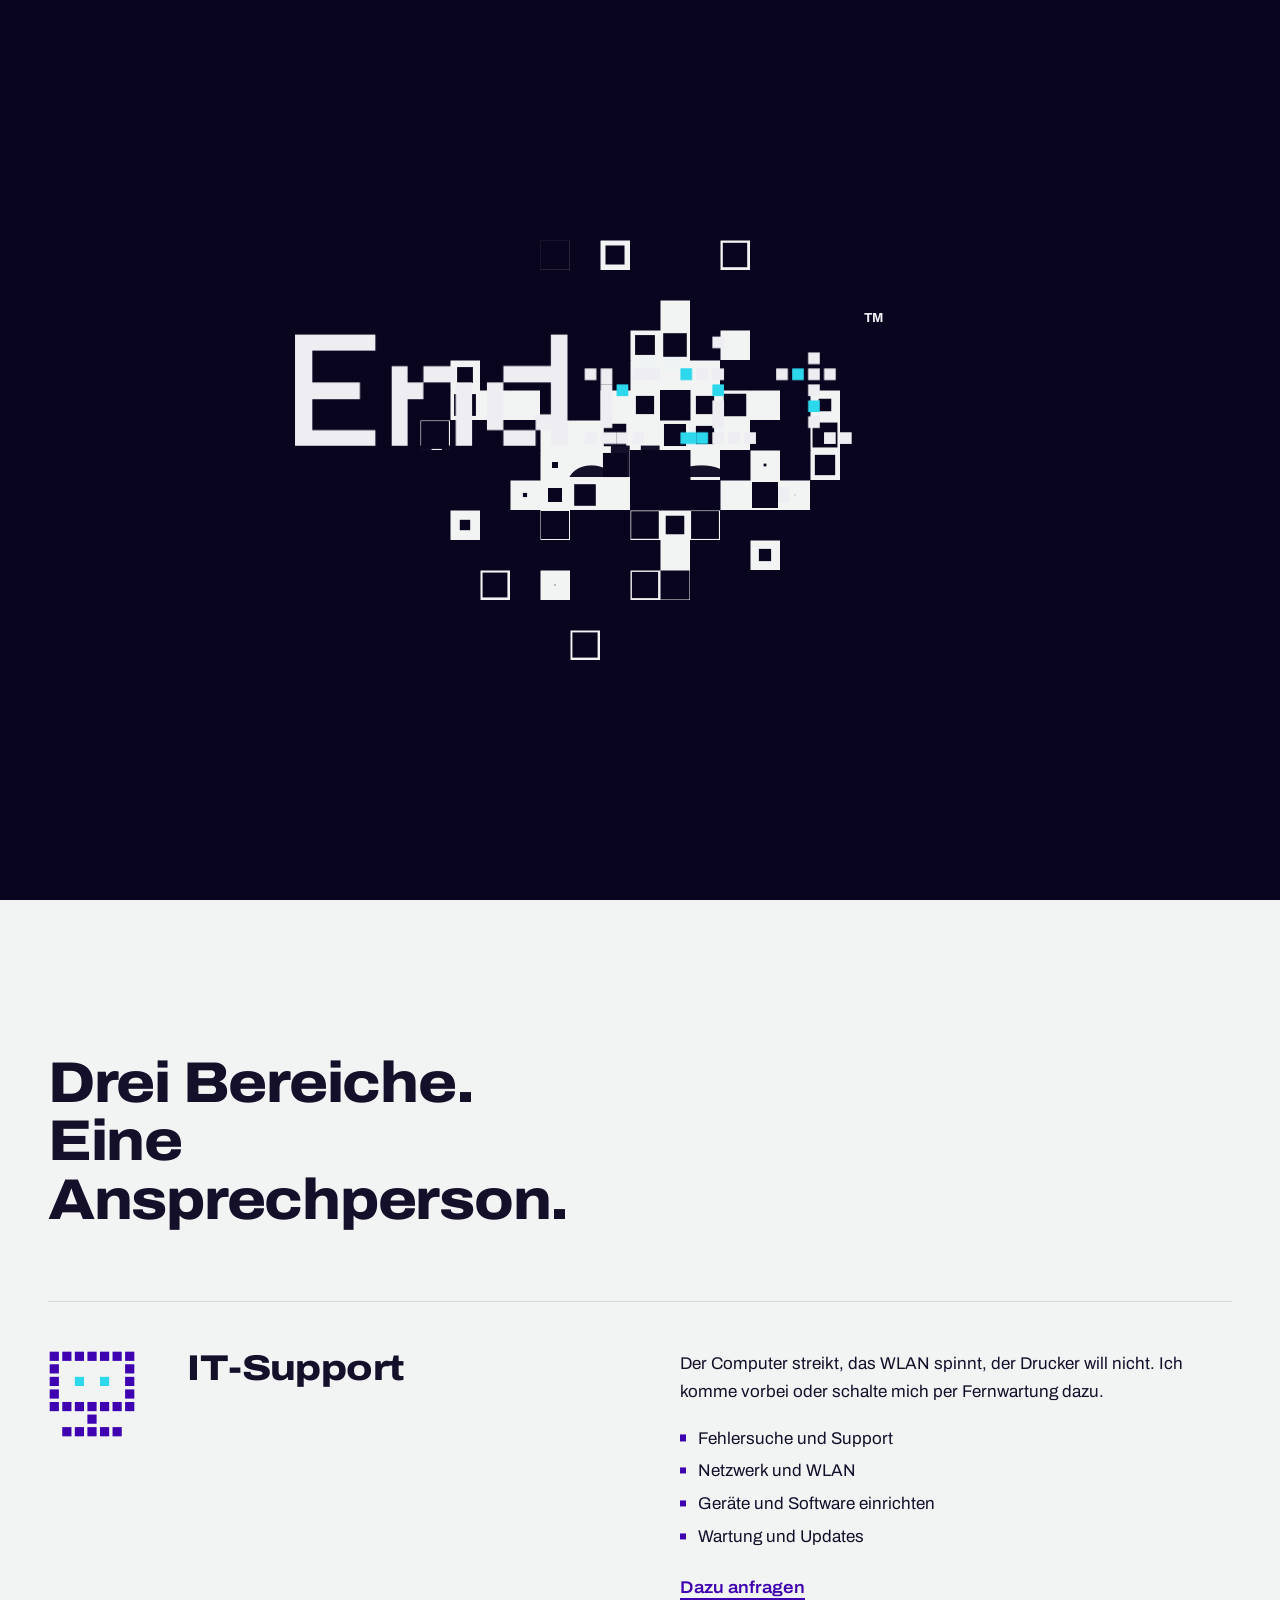
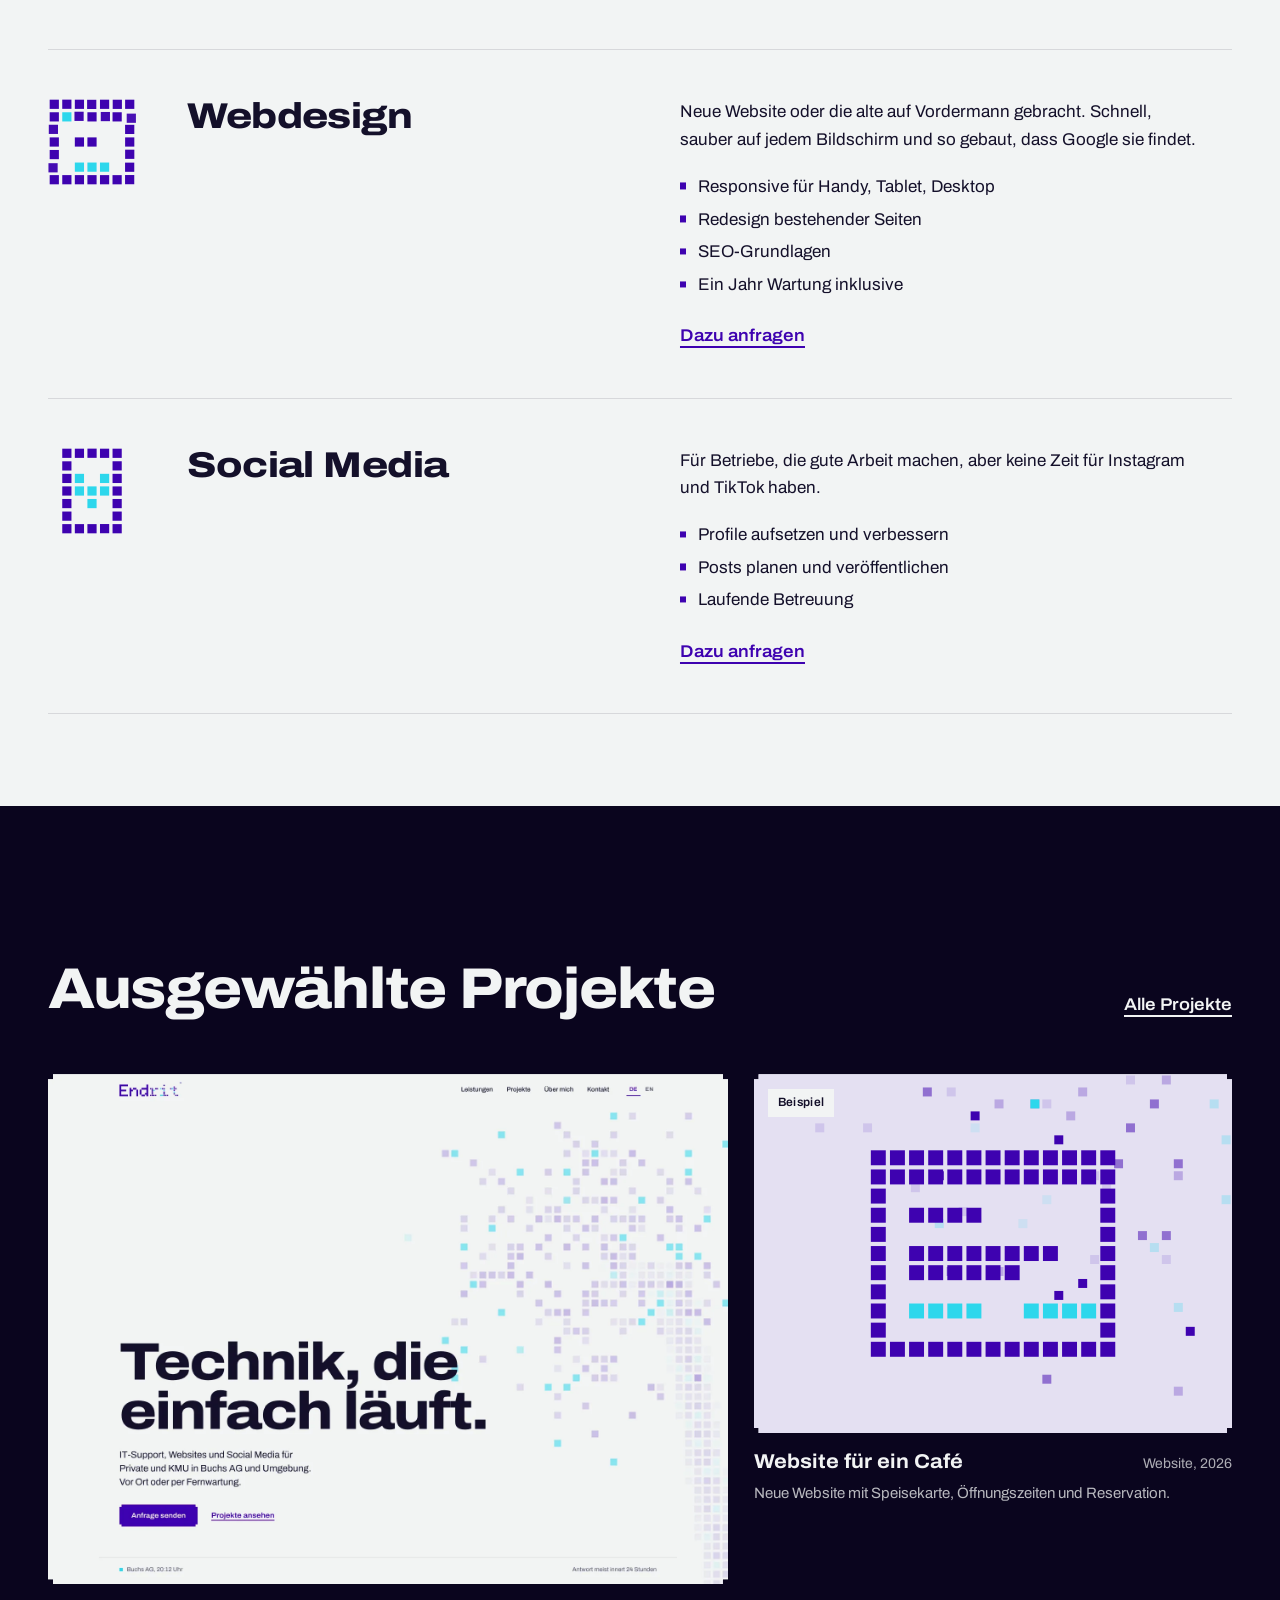
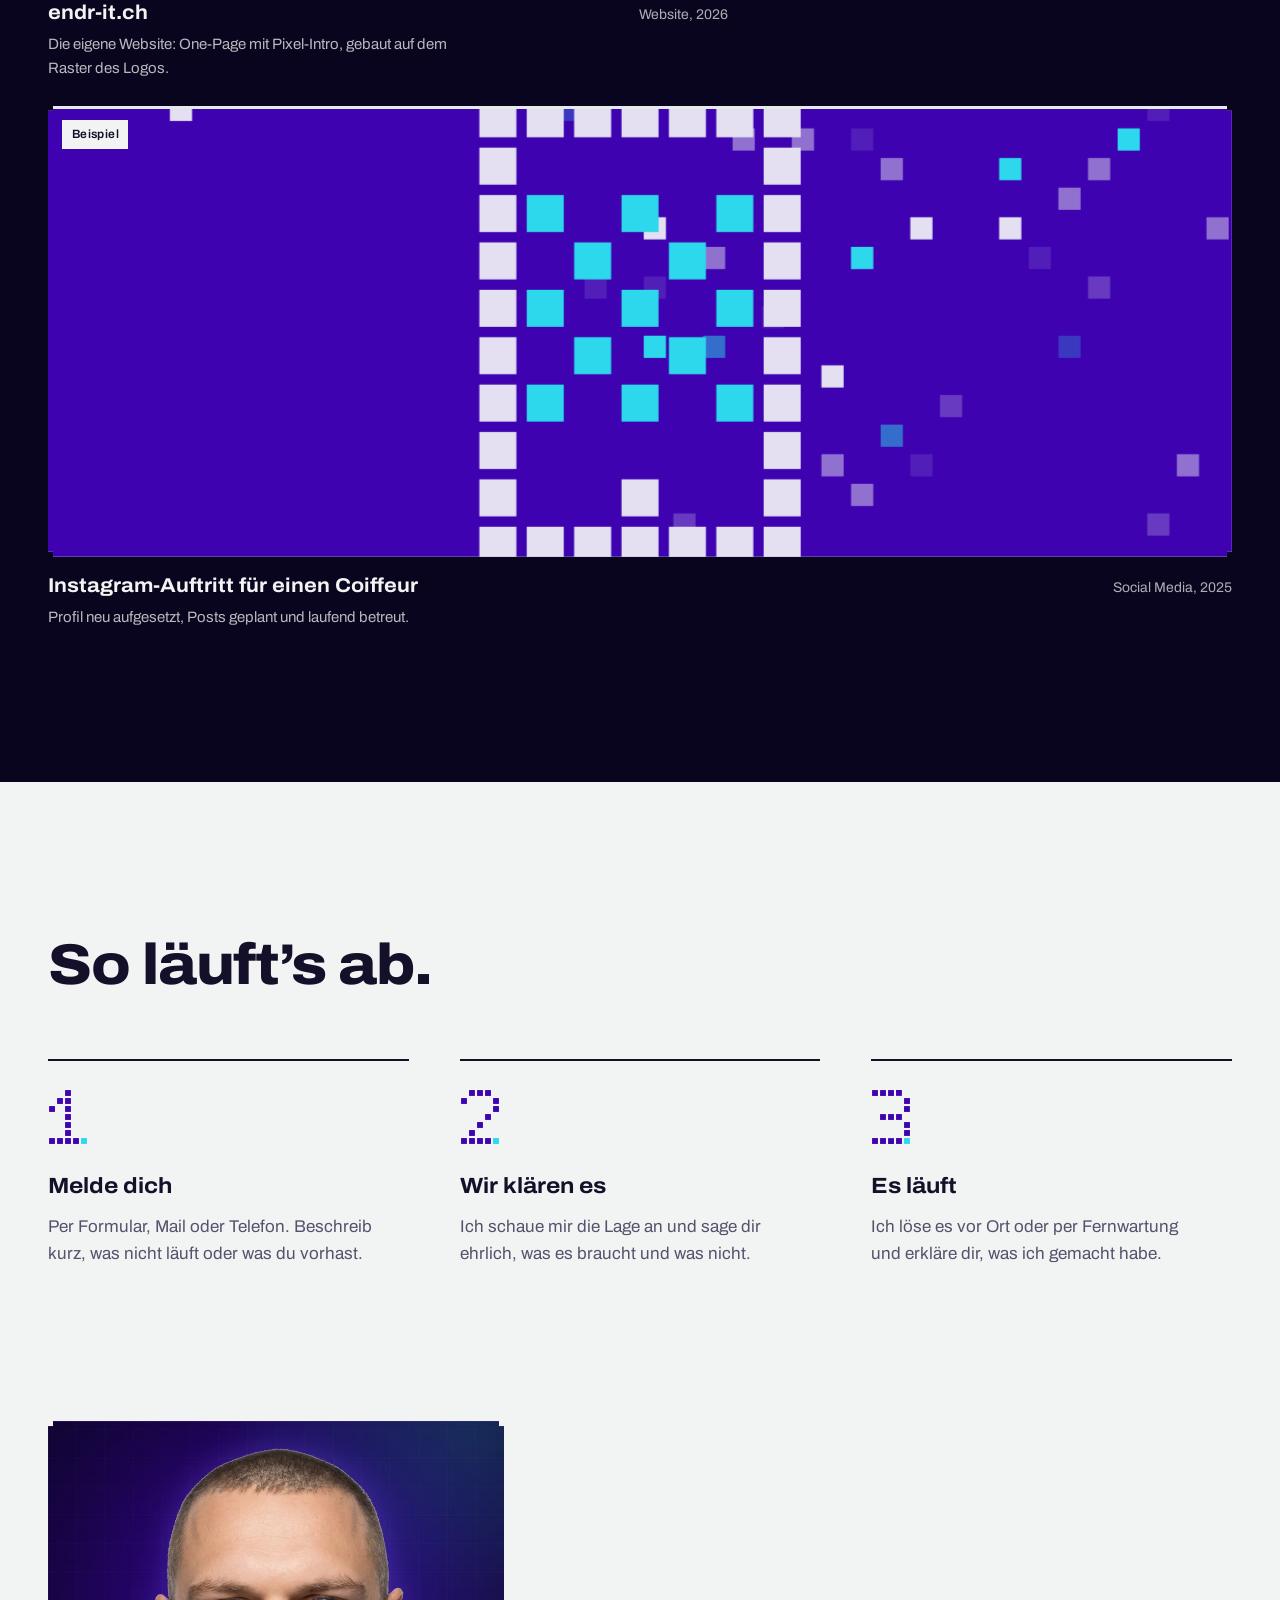
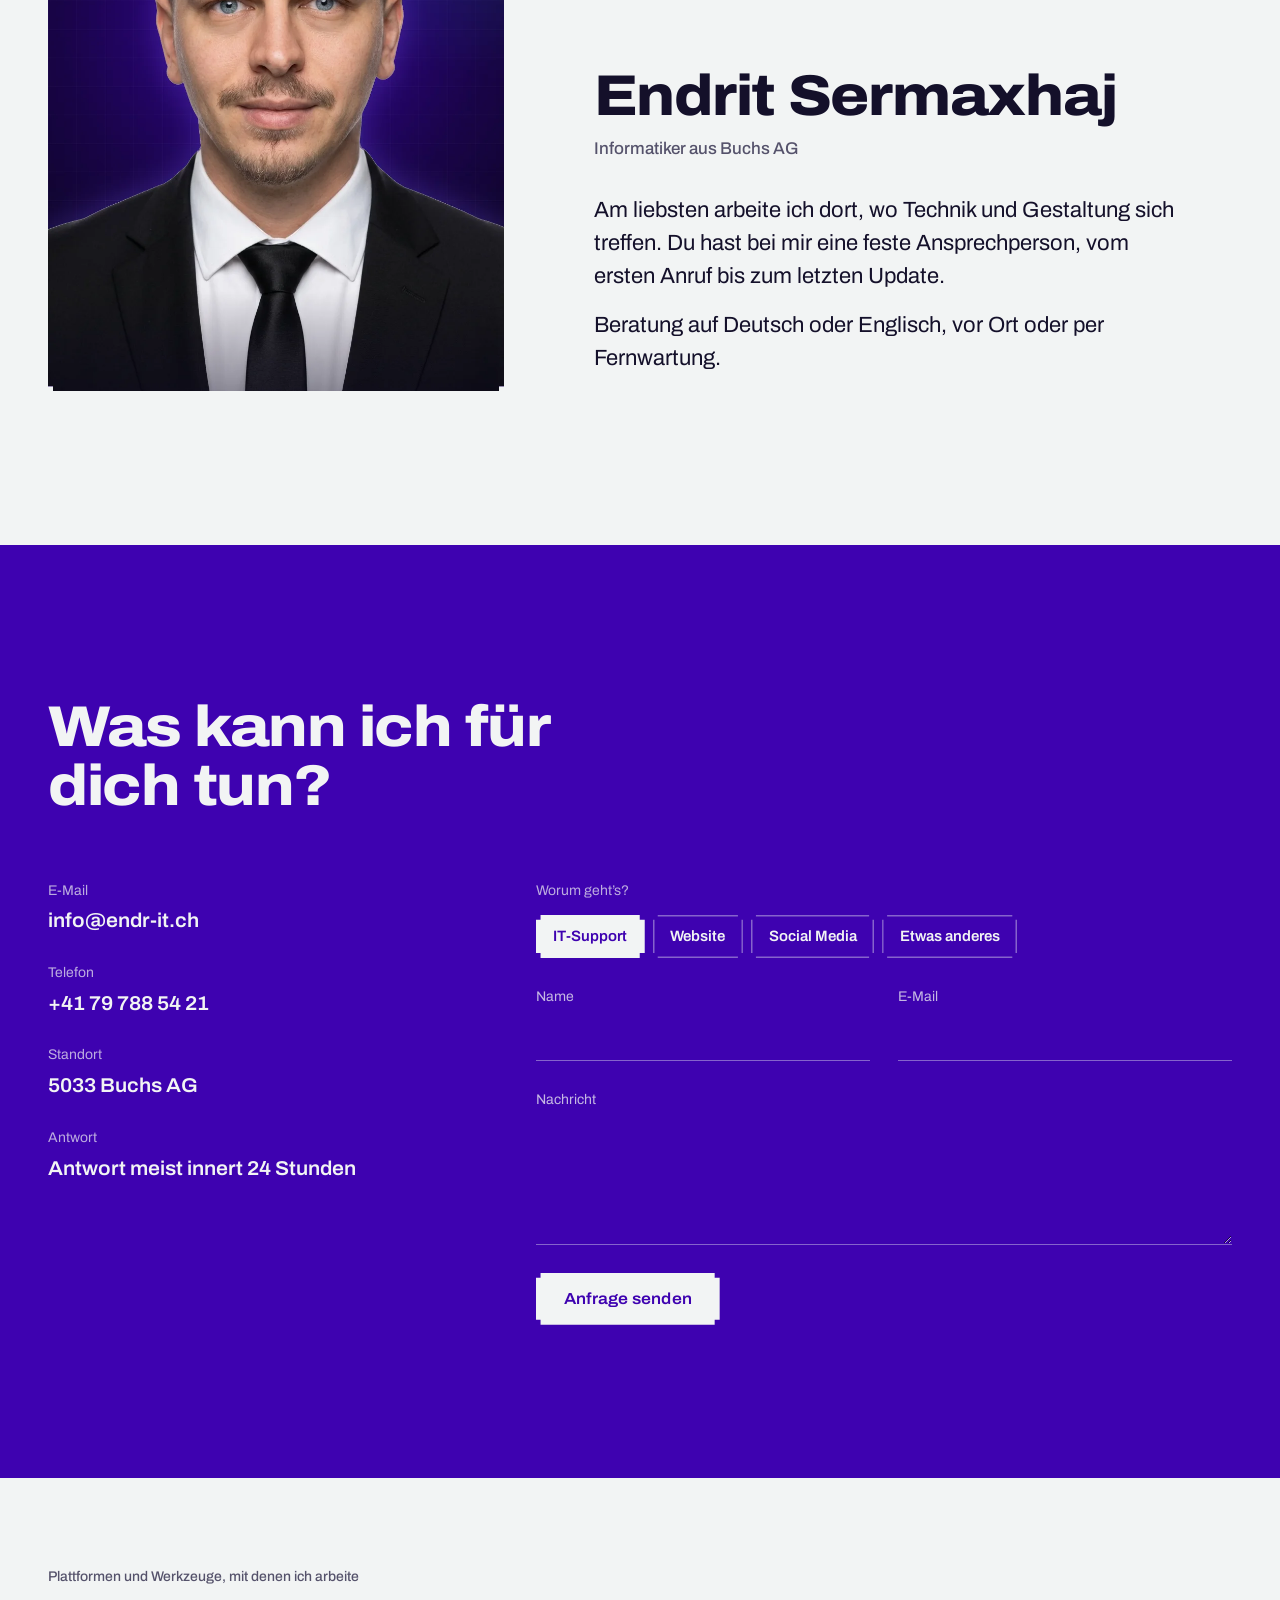
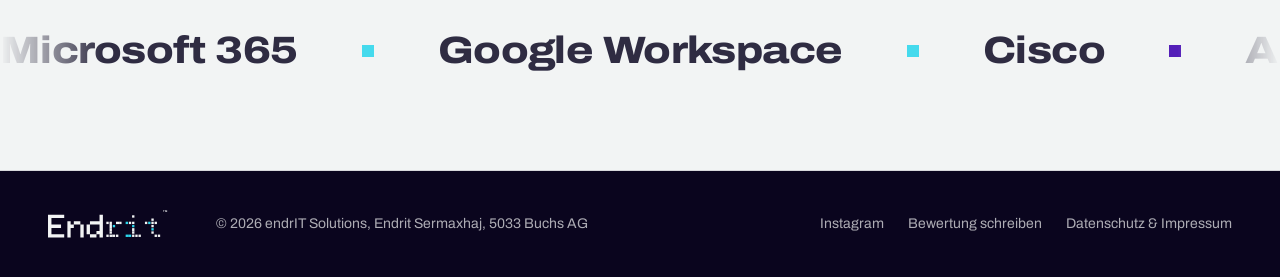
==== commit 53bc27d8: "Relaunch: neue Website mit Pixel-Logo, Intro und Projektseite - Logo als Vektor, Pixelraster als Ges" ====
--- a/index.html
+++ b/index.html
@@ -1,302 +1,265 @@
 <!doctype html>
 <html lang="de">
 <head>
-<meta charset="utf-8">
-<meta name="viewport" content="width=device-width, initial-scale=1, viewport-fit=cover">
-<title>endrIT Solutions – IT-Dienstleistungen, Webdesign &amp; Social Media | Schweiz</title>
-<meta name="description" content="Endrit Sermaxhaj, Informatiker in Buchs AG: IT-Support für Privatpersonen und KMU, Websites und Website-Redesign, Social-Media-Betreuung.">
-<meta property="og:type" content="website">
-<meta property="og:url" content="https://endr-it.ch/">
-<meta property="og:site_name" content="endrIT Solutions">
-<meta property="og:title" content="endrIT Solutions – IT-Support, Websites und Social Media">
-<meta property="og:description" content="IT-Support, Websites und Social-Media-Betreuung für Privatpersonen und KMU. Persönlich, vor Ort in Buchs AG oder per Fernwartung.">
-<meta property="og:image" content="https://endr-it.ch/og-image.png">
-<meta property="og:image:type" content="image/png">
-<meta property="og:image:width" content="1200">
-<meta property="og:image:height" content="630">
-<meta property="og:image:alt" content="endrIT Solutions: IT-Support, Websites und Social Media. endr-it.ch">
-<meta property="og:locale" content="de_CH">
-<meta property="og:locale:alternate" content="en_GB">
-<meta name="twitter:card" content="summary_large_image">
-<meta name="twitter:title" content="endrIT Solutions – IT-Support, Websites und Social Media">
-<meta name="twitter:description" content="IT-Support, Websites und Social-Media-Betreuung für Privatpersonen und KMU. Persönlich, vor Ort in Buchs AG oder per Fernwartung.">
-<meta name="twitter:image" content="https://endr-it.ch/og-image.png">
-<link rel="canonical" href="https://endr-it.ch/">
-<link rel="icon" href="favicon.ico" sizes="48x48">
-<link rel="icon" href="favicon.svg" type="image/svg+xml">
-<link rel="icon" href="favicon-32.png" type="image/png" sizes="32x32">
-<link rel="apple-touch-icon" href="apple-touch-icon.png">
-<link rel="manifest" href="site.webmanifest">
-<meta name="theme-color" content="#0A051E">
-<link rel="preload" href="assets/fonts/space-grotesk-300.woff2" as="font" type="font/woff2" crossorigin>
-<link rel="stylesheet" href="assets/css/site.css">
+  <meta charset="utf-8">
+  <meta name="viewport" content="width=device-width, initial-scale=1, viewport-fit=cover">
+  <title>endrIT Solutions – IT-Support, Websites und Social Media in Buchs AG</title>
+  <meta name="description" content="IT-Support, Websites und Social-Media-Betreuung für Private und KMU. Vor Ort in Buchs AG oder per Fernwartung, auf Deutsch oder Englisch.">
+  <meta name="theme-color" content="#F2F4F4">
+  <link rel="icon" href="favicon.ico" sizes="48x48">
+  <link rel="icon" href="assets/favicon.svg" type="image/svg+xml">
+  <link rel="apple-touch-icon" href="apple-touch-icon.png">
+  <link rel="manifest" href="site.webmanifest">
+  <link rel="canonical" href="https://endr-it.ch/">
+  <link rel="preload" href="assets/fonts/archivo-latin-wdth-normal.woff2" as="font" type="font/woff2" crossorigin>
+  <meta property="og:type" content="website">
+  <meta property="og:url" content="https://endr-it.ch/">
+  <meta property="og:site_name" content="endrIT Solutions">
+  <meta property="og:title" content="endrIT Solutions – Endrit Sermaxhaj">
+  <meta property="og:description" content="IT-Support, Websites und Social Media für Private und KMU in Buchs AG. Vor Ort oder per Fernwartung.">
+  <meta property="og:image" content="https://endr-it.ch/og-image.png">
+  <meta property="og:image:width" content="1200">
+  <meta property="og:image:height" content="630">
+  <meta property="og:locale" content="de_CH">
+  <meta name="twitter:card" content="summary_large_image">
+  <link rel="stylesheet" href="css/style.css">
+  <script>
+    document.documentElement.classList.add('js');
+    try { if (!sessionStorage.getItem('endrit-intro') && !matchMedia('(prefers-reduced-motion: reduce)').matches) document.documentElement.classList.add('intro-on'); } catch (e) {}
+  </script>
 </head>
-<body>
-<header class="site-header">
-  <div class="wrap">
-    <a class="logo" href="#top"><img src="assets/img/logo.png" width="800" height="289" alt="endrIT Solutions"></a>
-    <div class="header-right">
-      <nav class="main-nav" aria-label="Hauptnavigation">
-        <a href="#services" data-i18n="nav.services">Leistungen</a>
-        <a href="#about" data-i18n="nav.about">Über mich</a>
-        <a href="#contact" data-i18n="nav.contact">Kontakt</a>
+<body class="page-home">
+  <a class="skip" href="#main" data-i18n="skipLink">Zum Inhalt</a>
+
+  <!-- Intro: das Logo setzt sich aus seinen Pixeln zusammen -->
+  <div class="intro" id="intro" aria-hidden="true">
+    <canvas class="intro__dissolve" id="introDissolve"></canvas>
+    <div class="intro__stage">
+      <div class="intro__logo" id="introLogo"><svg class="logo"  viewBox="0 -1.2 37.3 8.2" role="img" aria-label="Endrit IT Services &amp; Solutions"><g class="lg-end-g"><path class="lg-end" d="M0.000 0.000 L0.000 7.007 L5.035 7.007 L5.035 5.996 L1.067 5.996 L1.067 4.053 L4.049 4.053 L4.049 3.011 L1.067 3.011 L1.067 1.011 L5.035 1.011 L5.035 0.000 Z" fill-rule="evenodd"/><path class="lg-end" d="M6.028 1.972 L6.028 7.007 L7.035 7.007 L7.035 4.053 L8.025 4.053 L8.025 3.011 L10.053 3.011 L10.053 7.007 L11.092 7.007 L11.092 3.011 L10.053 3.011 L10.053 1.972 L8.025 1.972 L8.025 3.011 L7.035 3.011 L7.035 1.972 Z" fill-rule="evenodd"/><path class="lg-end" d="M17.063 0.000 L16.016 0.000 L16.016 1.972 L13.039 1.972 L13.039 3.011 L12.000 3.011 L12.000 5.996 L13.039 5.996 L13.039 7.007 L15.059 7.007 L15.059 5.996 L16.016 5.996 L16.016 7.007 L17.063 7.007 Z M13.039 3.011 L16.016 3.011 L16.016 5.011 L15.059 5.011 L15.059 5.996 L13.039 5.996 Z" fill-rule="evenodd"/></g><g class="lg-rit"><rect class="lg-px lg-v" x="26.134" y="0.134" width="0.732" height="0.732"/><rect class="lg-px lg-v" x="32.134" y="1.134" width="0.732" height="0.732"/><rect class="lg-px lg-v" x="18.134" y="2.134" width="0.732" height="0.732"/><rect class="lg-px lg-v" x="19.134" y="2.134" width="0.732" height="1.000"/><rect class="lg-px lg-v" x="21.134" y="2.134" width="1.000" height="0.732"/><rect class="lg-px lg-v" x="22.134" y="2.134" width="0.732" height="0.732"/><rect class="lg-px lg-c" x="24.134" y="2.134" width="0.732" height="0.732"/><rect class="lg-px lg-v" x="25.134" y="2.134" width="0.732" height="0.732"/><rect class="lg-px lg-v" x="26.134" y="2.134" width="0.732" height="0.732"/><rect class="lg-px lg-v" x="30.134" y="2.134" width="0.732" height="0.732"/><rect class="lg-px lg-c" x="31.134" y="2.134" width="0.732" height="0.732"/><rect class="lg-px lg-v" x="32.134" y="2.134" width="0.732" height="0.732"/><rect class="lg-px lg-v" x="33.134" y="2.134" width="0.732" height="0.732"/><rect class="lg-px lg-v" x="19.134" y="3.134" width="0.732" height="1.000"/><rect class="lg-px lg-c" x="20.134" y="3.134" width="0.732" height="0.732"/><rect class="lg-px lg-c" x="26.134" y="3.134" width="0.732" height="0.732"/><rect class="lg-px lg-v" x="32.134" y="3.134" width="0.732" height="0.732"/><rect class="lg-px lg-v" x="19.134" y="4.134" width="0.732" height="1.000"/><rect class="lg-px lg-v" x="26.134" y="4.134" width="0.732" height="1.000"/><rect class="lg-px lg-c" x="32.134" y="4.134" width="0.732" height="0.732"/><rect class="lg-px lg-v" x="19.134" y="5.134" width="0.732" height="0.732"/><rect class="lg-px lg-v" x="26.134" y="5.134" width="0.732" height="0.732"/><rect class="lg-px lg-v" x="32.134" y="5.134" width="0.732" height="0.732"/><rect class="lg-px lg-v" x="18.134" y="6.134" width="0.732" height="0.732"/><rect class="lg-px lg-v" x="19.134" y="6.134" width="1.000" height="0.732"/><rect class="lg-px lg-v" x="20.134" y="6.134" width="0.732" height="0.732"/><rect class="lg-px lg-v" x="21.134" y="6.134" width="0.732" height="0.732"/><rect class="lg-px lg-c" x="24.134" y="6.134" width="1.000" height="0.732"/><rect class="lg-px lg-c" x="25.134" y="6.134" width="0.732" height="0.732"/><rect class="lg-px lg-v" x="26.134" y="6.134" width="0.732" height="0.732"/><rect class="lg-px lg-v" x="27.134" y="6.134" width="0.732" height="0.732"/><rect class="lg-px lg-v" x="28.134" y="6.134" width="0.732" height="0.732"/><rect class="lg-px lg-v" x="33.134" y="6.134" width="0.732" height="0.732"/><rect class="lg-px lg-v" x="34.134" y="6.134" width="0.732" height="0.732"/></g><text class="lg-tm" x="35.61" y="-0.79">TM</text></svg></div>
+      <p class="intro__tag" id="introTag">IT SERVICES &amp; SOLUTIONS</p>
+    </div>
+    <button class="intro__skip" id="introSkip" type="button" data-i18n="skip">Überspringen</button>
+  </div>
+
+  <header class="top" id="top">
+    <div class="top__bar wrap">
+      <a class="top__logo" href="index.html#start" aria-label="endrIT Solutions, Startseite"><svg class="logo"  viewBox="0 -1.2 37.3 8.2" role="img" aria-label="Endrit IT Services &amp; Solutions"><g class="lg-end-g"><path class="lg-end" d="M0.000 0.000 L0.000 7.007 L5.035 7.007 L5.035 5.996 L1.067 5.996 L1.067 4.053 L4.049 4.053 L4.049 3.011 L1.067 3.011 L1.067 1.011 L5.035 1.011 L5.035 0.000 Z" fill-rule="evenodd"/><path class="lg-end" d="M6.028 1.972 L6.028 7.007 L7.035 7.007 L7.035 4.053 L8.025 4.053 L8.025 3.011 L10.053 3.011 L10.053 7.007 L11.092 7.007 L11.092 3.011 L10.053 3.011 L10.053 1.972 L8.025 1.972 L8.025 3.011 L7.035 3.011 L7.035 1.972 Z" fill-rule="evenodd"/><path class="lg-end" d="M17.063 0.000 L16.016 0.000 L16.016 1.972 L13.039 1.972 L13.039 3.011 L12.000 3.011 L12.000 5.996 L13.039 5.996 L13.039 7.007 L15.059 7.007 L15.059 5.996 L16.016 5.996 L16.016 7.007 L17.063 7.007 Z M13.039 3.011 L16.016 3.011 L16.016 5.011 L15.059 5.011 L15.059 5.996 L13.039 5.996 Z" fill-rule="evenodd"/></g><g class="lg-rit"><rect class="lg-px lg-v" x="26.134" y="0.134" width="0.732" height="0.732"/><rect class="lg-px lg-v" x="32.134" y="1.134" width="0.732" height="0.732"/><rect class="lg-px lg-v" x="18.134" y="2.134" width="0.732" height="0.732"/><rect class="lg-px lg-v" x="19.134" y="2.134" width="0.732" height="1.000"/><rect class="lg-px lg-v" x="21.134" y="2.134" width="1.000" height="0.732"/><rect class="lg-px lg-v" x="22.134" y="2.134" width="0.732" height="0.732"/><rect class="lg-px lg-c" x="24.134" y="2.134" width="0.732" height="0.732"/><rect class="lg-px lg-v" x="25.134" y="2.134" width="0.732" height="0.732"/><rect class="lg-px lg-v" x="26.134" y="2.134" width="0.732" height="0.732"/><rect class="lg-px lg-v" x="30.134" y="2.134" width="0.732" height="0.732"/><rect class="lg-px lg-c" x="31.134" y="2.134" width="0.732" height="0.732"/><rect class="lg-px lg-v" x="32.134" y="2.134" width="0.732" height="0.732"/><rect class="lg-px lg-v" x="33.134" y="2.134" width="0.732" height="0.732"/><rect class="lg-px lg-v" x="19.134" y="3.134" width="0.732" height="1.000"/><rect class="lg-px lg-c" x="20.134" y="3.134" width="0.732" height="0.732"/><rect class="lg-px lg-c" x="26.134" y="3.134" width="0.732" height="0.732"/><rect class="lg-px lg-v" x="32.134" y="3.134" width="0.732" height="0.732"/><rect class="lg-px lg-v" x="19.134" y="4.134" width="0.732" height="1.000"/><rect class="lg-px lg-v" x="26.134" y="4.134" width="0.732" height="1.000"/><rect class="lg-px lg-c" x="32.134" y="4.134" width="0.732" height="0.732"/><rect class="lg-px lg-v" x="19.134" y="5.134" width="0.732" height="0.732"/><rect class="lg-px lg-v" x="26.134" y="5.134" width="0.732" height="0.732"/><rect class="lg-px lg-v" x="32.134" y="5.134" width="0.732" height="0.732"/><rect class="lg-px lg-v" x="18.134" y="6.134" width="0.732" height="0.732"/><rect class="lg-px lg-v" x="19.134" y="6.134" width="1.000" height="0.732"/><rect class="lg-px lg-v" x="20.134" y="6.134" width="0.732" height="0.732"/><rect class="lg-px lg-v" x="21.134" y="6.134" width="0.732" height="0.732"/><rect class="lg-px lg-c" x="24.134" y="6.134" width="1.000" height="0.732"/><rect class="lg-px lg-c" x="25.134" y="6.134" width="0.732" height="0.732"/><rect class="lg-px lg-v" x="26.134" y="6.134" width="0.732" height="0.732"/><rect class="lg-px lg-v" x="27.134" y="6.134" width="0.732" height="0.732"/><rect class="lg-px lg-v" x="28.134" y="6.134" width="0.732" height="0.732"/><rect class="lg-px lg-v" x="33.134" y="6.134" width="0.732" height="0.732"/><rect class="lg-px lg-v" x="34.134" y="6.134" width="0.732" height="0.732"/></g><text class="lg-tm" x="35.61" y="-0.79">TM</text></svg></a>
+      <nav class="top__nav" id="menu" aria-label="Hauptnavigation">
+        <a href="index.html#leistungen" data-i18n="nav1">Leistungen</a>
+        <a href="projekte.html" data-i18n="nav2" data-nav="projekte">Projekte</a>
+        <a href="index.html#ueber" data-i18n="nav3">Über mich</a>
+        <a href="index.html#kontakt" data-i18n="nav4">Kontakt</a>
       </nav>
-      <div class="lang-switch" role="group" aria-label="Sprache / Language">
+      <div class="lang" role="group" aria-label="Sprache / Language">
         <button type="button" data-lang="de" aria-pressed="true">DE</button>
         <button type="button" data-lang="en" aria-pressed="false">EN</button>
       </div>
-      <button type="button" class="menu-toggle" aria-label="Menü" aria-expanded="false" aria-controls="mobile-nav"><span></span><span></span><span></span></button>
-    </div>
-  </div>
-  <nav class="mobile-nav" id="mobile-nav" aria-label="Mobile Navigation">
-    <a href="#services" data-i18n="nav.services">Leistungen</a>
-    <a href="#about" data-i18n="nav.about">Über mich</a>
-    <a href="#contact" data-i18n="nav.contact">Kontakt</a>
-    <a href="#contact" class="btn btn-primary" data-i18n="hero.cta">Anfrage senden</a>
-  </nav>
-</header>
-
-<main id="top">
-  <section class="hero">
-    <div class="wrap">
-      <div class="hero-text">
-        <h1 data-i18n="hero.title">IT-Support, Websites und Social Media.</h1>
-        <p class="lead" data-i18n="hero.body">Ich bin Endrit Sermaxhaj, Informatiker. Ich helfe Privatpersonen und kleinen Firmen, wenn der Computer streikt, das WLAN nicht will oder die Website in die Jahre gekommen ist.</p>
-        <div class="hero-actions">
-          <a class="btn btn-primary" href="#contact" data-i18n="hero.cta">Anfrage senden</a>
-          <a class="btn btn-ghost" href="#services" data-i18n="hero.cta2">Leistungen ansehen</a>
-        </div>
-        <p class="hero-meta" data-i18n="hero.meta">Vor Ort oder per Fernwartung, auf Deutsch oder Englisch.</p>
-      </div>
-      <div class="pixel-mark" aria-hidden="true"></div>
-    </div>
-  </section>
-
-  <section class="section" id="services">
-    <div class="wrap">
-      <h2 data-i18n="services.title">Leistungen</h2>
-      <p class="lead" data-i18n="services.lead">Drei Bereiche, eine Ansprechperson. Sie erklären mir, was Sie brauchen, ich kümmere mich um den Rest.</p>
-      <div class="services-grid">
-        <article class="service">
-          <svg viewBox="0 0 24 24" fill="none" stroke="currentColor" stroke-width="1.6" stroke-linecap="round" stroke-linejoin="round" aria-hidden="true"><rect x="3" y="4" width="18" height="12" rx="2"/><path d="M8 20h8M12 16v4"/></svg>
-          <h3 data-i18n="s0.title">IT-Dienstleistungen</h3>
-          <p data-i18n="s0.body">Hilfe bei Ihnen zu Hause, im Büro oder per Fernwartung.</p>
+      <button class="top__menu" type="button" aria-expanded="false" aria-controls="menu">
+        <span class="sr-only" data-i18n="menu">Menü</span><i></i><i></i>
+      </button>
+    </div>
+  </header>
+
+
+  <main id="main">
+    <!-- HERO -->
+    <section class="hero" id="start" aria-labelledby="hero-title">
+      <canvas class="hero__field" id="field" aria-hidden="true"></canvas>
+      <div class="hero__inner wrap">
+        <h1 class="hero__title" id="hero-title">
+          <span class="line"><span data-i18n="h1a">Technik, die</span></span>
+          <span class="line"><span data-i18n="h1b">einfach läuft.</span></span>
+        </h1>
+        <p class="hero__sub" data-i18n="heroSub">IT-Support, Websites und Social Media für Private und KMU in Buchs AG und Umgebung. Vor Ort oder per Fernwartung.</p>
+        <div class="hero__actions">
+          <a class="btn btn--primary" href="#kontakt" data-i18n="cta">Anfrage senden</a>
+          <a class="link" href="projekte.html" data-i18n="ctaProjects">Projekte ansehen</a>
+        </div>
+      </div>
+      <div class="hero__meta wrap">
+        <span class="hero__clock"><i class="px px--blink" aria-hidden="true"></i><span id="clock">Buchs AG</span></span>
+        <span data-i18n="replyV">Antwort meist innert 24 Stunden</span>
+      </div>
+    </section>
+
+    <!-- LEISTUNGEN -->
+    <section class="services wrap" id="leistungen" aria-labelledby="services-title">
+      <h2 class="h2" id="services-title" data-i18n="servicesTitle">Drei Bereiche. Eine Ansprechperson.</h2>
+
+      <article class="service" data-icon="monitor">
+        <div class="service__icon" aria-hidden="true"></div>
+        <h3 class="service__title" data-i18n="s1t">IT-Support</h3>
+        <div class="service__body">
+          <p data-i18n="s1p">Der Computer streikt, das WLAN spinnt, der Drucker will nicht. Ich komme vorbei oder schalte mich per Fernwartung dazu.</p>
           <ul>
-            <li data-i18n="s0.p0">IT-Support und Fehlerbehebung</li>
-            <li data-i18n="s0.p1">Netzwerk und WLAN</li>
-            <li data-i18n="s0.p2">Geräte und Software einrichten</li>
-            <li data-i18n="s0.p3">Wartung und Updates</li>
+            <li data-i18n="s1a">Fehlersuche und Support</li>
+            <li data-i18n="s1b">Netzwerk und WLAN</li>
+            <li data-i18n="s1c">Geräte und Software einrichten</li>
+            <li data-i18n="s1d">Wartung und Updates</li>
           </ul>
-          <a class="ask" href="#contact" data-service="1"><span data-i18n="services.ask">Anfrage zu dieser Leistung</span><span aria-hidden="true">→</span></a>
-        </article>
-        <article class="service">
-          <svg viewBox="0 0 24 24" fill="none" stroke="currentColor" stroke-width="1.6" stroke-linecap="round" stroke-linejoin="round" aria-hidden="true"><path d="m8 8-4 4 4 4M16 8l4 4-4 4M13.5 5l-3 14"/></svg>
-          <h3 data-i18n="s1.title">Webdesign &amp; Website-Redesign</h3>
-          <p data-i18n="s1.body">Eine neue Website oder eine Überarbeitung der bestehenden.</p>
+          <a class="link" href="#kontakt" data-pick="it" data-i18n="ask">Dazu anfragen</a>
+        </div>
+      </article>
+
+      <article class="service" data-icon="browser">
+        <div class="service__icon" aria-hidden="true"></div>
+        <h3 class="service__title" data-i18n="s2t">Webdesign</h3>
+        <div class="service__body">
+          <p data-i18n="s2p">Neue Website oder die alte auf Vordermann gebracht. Schnell, sauber auf jedem Bildschirm und so gebaut, dass Google sie findet.</p>
           <ul>
-            <li data-i18n="s1.p0">Passt auf Handy, Tablet und Computer</li>
-            <li data-i18n="s1.p1">Redesign bestehender Websites</li>
-            <li data-i18n="s1.p2">SEO-Grundlagen</li>
-            <li data-i18n-html="s1.p3"><strong>Inklusive 1 Jahr Wartung</strong></li>
+            <li data-i18n="s2a">Responsive für Handy, Tablet, Desktop</li>
+            <li data-i18n="s2b">Redesign bestehender Seiten</li>
+            <li data-i18n="s2c">SEO-Grundlagen</li>
+            <li data-i18n="s2d">Ein Jahr Wartung inklusive</li>
           </ul>
-          <a class="ask" href="#contact" data-service="2"><span data-i18n="services.ask">Anfrage zu dieser Leistung</span><span aria-hidden="true">→</span></a>
-        </article>
-        <article class="service">
-          <svg viewBox="0 0 24 24" fill="none" stroke="currentColor" stroke-width="1.6" stroke-linecap="round" stroke-linejoin="round" aria-hidden="true"><rect x="4" y="4" width="16" height="16" rx="5"/><circle cx="12" cy="12" r="3.5"/><path d="M16.5 7.5h.01"/></svg>
-          <h3 data-i18n="s2.title">Social-Media-Betreuung</h3>
-          <p data-i18n="s2.body">Für Firmen, die auf Instagram oder TikTok präsent sein wollen, aber keine Zeit dafür haben.</p>
+          <a class="link" href="#kontakt" data-pick="web" data-i18n="ask">Dazu anfragen</a>
+        </div>
+      </article>
+
+      <article class="service" data-icon="phone">
+        <div class="service__icon" aria-hidden="true"></div>
+        <h3 class="service__title" data-i18n="s3t">Social Media</h3>
+        <div class="service__body">
+          <p data-i18n="s3p">Für Betriebe, die gute Arbeit machen, aber keine Zeit für Instagram und TikTok haben.</p>
           <ul>
-            <li data-i18n="s2.p0">Instagram und TikTok</li>
-            <li data-i18n="s2.p1">Profile einrichten und verbessern</li>
-            <li data-i18n="s2.p2">Beiträge planen und veröffentlichen</li>
-            <li data-i18n="s2.p3">Laufende Betreuung</li>
+            <li data-i18n="s3a">Profile aufsetzen und verbessern</li>
+            <li data-i18n="s3b">Posts planen und veröffentlichen</li>
+            <li data-i18n="s3c">Laufende Betreuung</li>
           </ul>
-          <a class="ask" href="#contact" data-service="3"><span data-i18n="services.ask">Anfrage zu dieser Leistung</span><span aria-hidden="true">→</span></a>
-        </article>
-      </div>
-      <p class="services-note small" data-i18n="services.note">Für Privatpersonen und KMU.</p>
-    </div>
-  </section>
-
-  <section class="section seo">
-    <div class="wrap">
-      <div class="seo-text">
-        <h2 data-i18n="seo.title">Was eine gute Website bringt</h2>
-        <p class="lead" data-i18n="seo.text">Eine schnelle, übersichtliche Website wird bei Google besser gefunden, lädt auch auf dem Handy rasch und macht es einfach, Sie zu kontaktieren.</p>
-        <a class="btn btn-ghost" href="#contact" data-service="2" data-i18n="seo.cta">Website-Redesign anfragen</a>
-      </div>
-      <div class="dashboard">
-        <div class="dashboard-head"><span data-i18n="seo.head">Musterprojekt, erste 6 Monate</span><strong data-i18n="seo.badge">Beispiel</strong></div>
-        <div class="panel">
-          <div class="traffic-top">
-            <div>
-              <div class="panel-label" data-i18n="seo.traffic">Besucher pro Monat</div>
-              <div class="panel-value" data-count="12480" data-format="thousands">12'480</div>
+          <a class="link" href="#kontakt" data-pick="social" data-i18n="ask">Dazu anfragen</a>
+        </div>
+      </article>
+    </section>
+
+    <!-- PROJEKTE (Auszug) -->
+    <section class="work" id="projekte" aria-labelledby="work-title">
+      <div class="wrap">
+        <div class="work__head">
+          <h2 class="h2" id="work-title" data-i18n="workTitle">Ausgewählte Projekte</h2>
+          <a class="link link--light" href="projekte.html" data-i18n="workAll">Alle Projekte</a>
+        </div>
+        <div class="work__grid" id="workTeaser"></div>
+      </div>
+    </section>
+
+    <!-- ABLAUF -->
+    <section class="steps wrap" aria-labelledby="steps-title">
+      <h2 class="h2" id="steps-title" data-i18n="stepsTitle">So läuft's ab.</h2>
+      <ol class="steps__list">
+        <li class="step"><span class="step__num" data-digit="1" aria-hidden="true"></span><h3 data-i18n="st1">Melde dich</h3><p data-i18n="st1p">Per Formular, Mail oder Telefon. Beschreib kurz, was nicht läuft oder was du vorhast.</p></li>
+        <li class="step"><span class="step__num" data-digit="2" aria-hidden="true"></span><h3 data-i18n="st2">Wir klären es</h3><p data-i18n="st2p">Ich schaue mir die Lage an und sage dir ehrlich, was es braucht und was nicht.</p></li>
+        <li class="step"><span class="step__num" data-digit="3" aria-hidden="true"></span><h3 data-i18n="st3">Es läuft</h3><p data-i18n="st3p">Ich löse es vor Ort oder per Fernwartung und erkläre dir, was ich gemacht habe.</p></li>
+      </ol>
+    </section>
+
+    <!-- ÜBER MICH -->
+    <section class="about wrap" id="ueber" aria-labelledby="about-title">
+      <figure class="about__photo">
+        <picture>
+          <source srcset="assets/endrit.webp" type="image/webp">
+          <img src="assets/endrit.jpg" alt="Endrit Sermaxhaj" width="896" height="1200" loading="lazy" decoding="async"
+               onerror="this.closest('figure').classList.add('is-empty');this.closest('picture').remove()">
+        </picture>
+        <span class="about__fallback" aria-hidden="true"></span>
+      </figure>
+      <div class="about__text">
+        <h2 class="h2" id="about-title">Endrit Sermaxhaj</h2>
+        <p class="about__role" data-i18n="role">Informatiker aus Buchs AG</p>
+        <p data-i18n="about1">Am liebsten arbeite ich dort, wo Technik und Gestaltung sich treffen. Du hast bei mir eine feste Ansprechperson, vom ersten Anruf bis zum letzten Update.</p>
+        <p data-i18n="about2">Beratung auf Deutsch oder Englisch, vor Ort oder per Fernwartung.</p>
+      </div>
+    </section>
+
+    <!-- KONTAKT -->
+    <section class="contact" id="kontakt" aria-labelledby="contact-title">
+      <div class="wrap">
+        <h2 class="contact__title" id="contact-title" data-i18n="cTitle">Was kann ich für dich tun?</h2>
+        <div class="contact__grid">
+          <dl class="contact__facts">
+            <div><dt data-i18n="mail">E-Mail</dt><dd><a href="mailto:info@endr-it.ch">info@endr-it.ch</a></dd></div>
+            <div><dt data-i18n="phone">Telefon</dt><dd><a href="tel:+41797885421">+41 79 788 54 21</a></dd></div>
+            <div><dt data-i18n="where">Standort</dt><dd><a href="https://maps.google.com/?q=5033+Buchs+AG" target="_blank" rel="noopener">5033 Buchs AG</a></dd></div>
+            <div><dt data-i18n="reply">Antwort</dt><dd data-i18n="replyV">Meist innert 24 Stunden</dd></div>
+          </dl>
+
+          <!-- Versand über FormSubmit (wie bisher): Captcha erscheint im Fenster, Kunde erhält eine Eingangsbestätigung -->
+          <form class="form" id="form" action="https://formsubmit.co/info@endr-it.ch" method="POST" target="fs-frame" accept-charset="UTF-8" novalidate>
+            <input type="hidden" name="_subject" value="Neue Anfrage über endr-it.ch">
+            <input type="hidden" name="_template" value="table">
+            <input type="hidden" name="_next" value="https://endr-it.ch/gesendet.html">
+            <input type="hidden" name="_replyto" value="">
+            <input type="hidden" name="_autoresponse" value="">
+            <input type="hidden" name="service" value="">
+            <input class="hp" type="text" name="_honey" tabindex="-1" autocomplete="off" aria-hidden="true">
+            <fieldset class="form__topics">
+              <legend data-i18n="fTopic">Worum geht's?</legend>
+              <label><input type="radio" name="topic" value="it" checked><span data-i18n="tIt">IT-Support</span></label>
+              <label><input type="radio" name="topic" value="web"><span data-i18n="tWeb">Website</span></label>
+              <label><input type="radio" name="topic" value="social"><span data-i18n="tSocial">Social Media</span></label>
+              <label><input type="radio" name="topic" value="other"><span data-i18n="tOther">Etwas anderes</span></label>
+            </fieldset>
+            <div class="form__row">
+              <label class="field"><span data-i18n="fName">Name</span><input name="name" autocomplete="name" required></label>
+              <label class="field"><span data-i18n="fMail">E-Mail</span><input name="email" type="email" autocomplete="email" inputmode="email" required></label>
             </div>
-            <span class="traffic-growth">+<span data-count="340">340</span> % <span data-i18n="seo.growth">seit Januar</span></span>
-          </div>
-          <svg class="chart" viewBox="0 0 200 80" preserveAspectRatio="none" aria-hidden="true">
-            <line x1="0" x2="200" y1="20" y2="20" stroke="rgba(255,255,255,0.06)" vector-effect="non-scaling-stroke"/>
-            <line x1="0" x2="200" y1="40" y2="40" stroke="rgba(255,255,255,0.06)" vector-effect="non-scaling-stroke"/>
-            <line x1="0" x2="200" y1="60" y2="60" stroke="rgba(255,255,255,0.06)" vector-effect="non-scaling-stroke"/>
-            <path d="M0 74 C 18 72, 30 70, 42 66 S 70 62, 84 54 S 112 46, 126 36 S 156 22, 170 16 S 192 6, 200 4 L200 80 L0 80 Z" fill="rgba(39,218,242,0.08)"/>
-            <path class="chart-line" d="M0 74 C 18 72, 30 70, 42 66 S 70 62, 84 54 S 112 46, 126 36 S 156 22, 170 16 S 192 6, 200 4" fill="none" stroke="#27DAF2" stroke-width="2" stroke-linecap="round" vector-effect="non-scaling-stroke" pathLength="1"/>
-          </svg>
-          <div class="months" data-i18n-list="seo.months"><span>Jan</span><span>Feb</span><span>Mär</span><span>Apr</span><span>Mai</span><span>Jun</span></div>
-        </div>
-        <div class="kpis">
-          <div class="panel">
-            <div class="panel-label" data-i18n="seo.ranking">Google-Position</div>
-            <div class="panel-value">#1</div>
-            <div class="panel-sub" data-i18n="seo.keyword">für 3 Suchbegriffe</div>
-          </div>
-          <div class="panel">
-            <div class="panel-label">PageSpeed</div>
-            <div class="gauge">
-              <svg viewBox="0 0 40 40" width="26" height="26" aria-hidden="true"><circle cx="20" cy="20" r="16" fill="none" stroke="rgba(255,255,255,0.08)" stroke-width="5"/><circle cx="20" cy="20" r="16" fill="none" stroke="#27DAF2" stroke-width="5" pathLength="100" stroke-dasharray="100 100"/></svg>
-              <span class="panel-value" data-count="100">100</span>
+            <label class="field"><span data-i18n="fMsg">Nachricht</span><textarea name="message" rows="4" required></textarea></label>
+            <div class="form__end">
+              <button class="btn btn--light" type="submit" data-i18n="cta">Anfrage senden</button>
+              <p class="form__status" id="formStatus" role="status" aria-live="polite"></p>
             </div>
-            <div class="panel-sub" data-i18n="seo.speedSub">Mobile und Desktop</div>
-          </div>
-          <div class="panel">
-            <div class="panel-label" data-i18n="seo.load">Ladezeit</div>
-            <div class="panel-value"><span data-count="0.8" data-decimals="1">0.8</span> s</div>
-            <div class="panel-sub" data-i18n="seo.loadSub">vorher 3.2 s</div>
-          </div>
-        </div>
-        <p class="dashboard-note" data-i18n="seo.note">Beispielzahlen zur Veranschaulichung, keine echten Kundendaten.</p>
-      </div>
-    </div>
-  </section>
-
-  <section class="section about" id="about">
-    <div class="wrap">
-      <picture class="portrait">
-        <source srcset="assets/img/endrit-sermaxhaj.webp" type="image/webp">
-        <img src="assets/img/endrit-sermaxhaj.jpg" width="896" height="1200" loading="lazy" alt="Endrit Sermaxhaj">
-      </picture>
-      <div class="about-text">
-        <h2 data-i18n="about.title">Über mich</h2>
-        <p class="lead" data-i18n="about.body">Ich bin Informatiker und arbeite am liebsten dort, wo Technik und Gestaltung zusammenkommen. Bei mir haben Sie eine feste Ansprechperson, und ich erkläre die Dinge so, dass man sie auch ohne IT-Kenntnisse versteht.</p>
-        <p class="small" data-i18n="about.facts">Sitz in Buchs AG. Beratung auf Deutsch und Englisch.</p>
-      </div>
-    </div>
-  </section>
-
-  <section class="section contact" id="contact">
-    <div class="wrap">
-      <div class="contact-info">
-        <h2 data-i18n="contact.title">Kontakt</h2>
-        <p class="lead" data-i18n="contact.body">Schreiben Sie mir kurz, worum es geht. Ich melde mich in der Regel innerhalb von 24 Stunden.</p>
-        <ul class="contact-list">
-          <li>
-            <svg viewBox="0 0 24 24" fill="none" stroke="currentColor" stroke-width="1.6" stroke-linecap="round" stroke-linejoin="round" aria-hidden="true"><rect x="3" y="5" width="18" height="14" rx="2"/><path d="m3 7 9 6 9-6"/></svg>
-            <div><span class="label" data-i18n="contact.email">E-Mail</span><a class="value" href="mailto:info@endr-it.ch">info@endr-it.ch</a></div>
-            <button type="button" class="copy-btn" data-copy="info@endr-it.ch" data-i18n="contact.copy">Kopieren</button>
-          </li>
-          <li>
-            <svg viewBox="0 0 24 24" fill="none" stroke="currentColor" stroke-width="1.6" stroke-linecap="round" stroke-linejoin="round" aria-hidden="true"><path d="M5 4h4l2 5-2.5 1.5a11 11 0 0 0 5 5L15 13l5 2v4a2 2 0 0 1-2 2A16 16 0 0 1 3 6a2 2 0 0 1 2-2"/></svg>
-            <div><span class="label" data-i18n="contact.phone">Telefon</span><a class="value" href="tel:+41797885421">+41 79 788 54 21</a></div>
-            <button type="button" class="copy-btn" data-copy="+41 79 788 54 21" data-i18n="contact.copy">Kopieren</button>
-          </li>
-          <li>
-            <svg viewBox="0 0 24 24" fill="none" stroke="currentColor" stroke-width="1.6" stroke-linecap="round" stroke-linejoin="round" aria-hidden="true"><path d="M12 21s-7-6.2-7-11.5A7 7 0 0 1 19 9.5C19 14.8 12 21 12 21z"/><circle cx="12" cy="9.5" r="2.5"/></svg>
-            <div><span class="label" data-i18n="contact.location">Standort</span><span class="value" data-i18n="contact.area">5033 Buchs AG, Schweiz</span></div>
-          </li>
+          </form>
+        </div>
+      </div>
+    </section>
+
+    <!-- TECH-BAND -->
+    <section class="band" aria-labelledby="band-title">
+      <h2 class="band__title wrap" id="band-title" data-i18n="bandTitle">Plattformen und Werkzeuge, mit denen ich arbeite</h2>
+      <!-- Eigene Logos: Text durch <img src="assets/logos/name.svg" alt="Name"> ersetzen -->
+      <div class="band__track" id="bandTrack">
+        <ul class="band__list">
+          <li>Microsoft 365</li><li>Google Workspace</li><li>Cisco</li><li>Anthropic</li><li>Apple</li>
+          <li>Windows</li><li>Ubiquiti</li><li>Synology</li><li>WordPress</li><li>Cloudflare</li>
+          <li>Meta</li><li>TikTok</li><li>Adobe</li>
         </ul>
-        <div class="map">
-          <iframe data-map-src="https://www.google.com/maps?q=EndrIT%20Solutions%2C%205033%20Buchs%20AG&amp;ll=47.3953893,8.0803746&amp;z=14&amp;hl={hl}&amp;output=embed" src="https://www.google.com/maps?q=EndrIT%20Solutions%2C%205033%20Buchs%20AG&amp;ll=47.3953893,8.0803746&amp;z=14&amp;hl=de&amp;output=embed" title="endrIT Solutions auf Google Maps" data-i18n-title="contact.mapTitle" loading="lazy" referrerpolicy="no-referrer-when-downgrade" allowfullscreen></iframe>
-          <div class="map-card">
-            <div><strong>endrIT Solutions</strong><span data-i18n="contact.mapPlace">Buchs AG, Schweiz</span></div>
-            <div class="map-links">
-              <a class="open" href="https://maps.app.goo.gl/w4vSMiQo7a2BCMop9" target="_blank" rel="noopener"><span data-i18n="contact.mapOpen">In Google Maps öffnen</span>&nbsp;<svg class="arr" width="11" height="11" viewBox="0 0 12 12" aria-hidden="true"><path d="M3 9 9 3M4 3h5v5" fill="none" stroke="currentColor" stroke-width="1.6" stroke-linecap="round" stroke-linejoin="round"/></svg></a>
-              <a class="review" href="https://search.google.com/local/writereview?placeid=ChIJ1YnzdAA9kEcRAB5aKYGXabU" target="_blank" rel="noopener"><span data-i18n="contact.mapReview">Bewertung schreiben</span>&nbsp;<svg class="arr" width="11" height="11" viewBox="0 0 12 12" aria-hidden="true"><path d="M3 9 9 3M4 3h5v5" fill="none" stroke="currentColor" stroke-width="1.6" stroke-linecap="round" stroke-linejoin="round"/></svg></a>
-            </div>
-          </div>
-        </div>
-      </div>
-
-      <form class="contact-form" action="https://formsubmit.co/info@endr-it.ch" method="POST" target="fs-frame" accept-charset="UTF-8" novalidate>
-        <input type="hidden" name="_subject" value="Neue Anfrage über endr-it.ch">
-        <input type="hidden" name="_template" value="table">
-        <input type="hidden" name="_next" value="https://endr-it.ch/gesendet.html">
-        <input type="hidden" name="_replyto" value="">
-        <input type="hidden" name="_autoresponse" value="">
-        <input type="hidden" name="service" value="Allgemeine Anfrage">
-        <div class="form-row">
-          <input name="name" autocomplete="name" placeholder="Name" aria-label="Name" data-i18n-ph="contact.name">
-          <input name="email" type="email" autocomplete="email" placeholder="E-Mail" aria-label="E-Mail" data-i18n-ph="contact.email">
-        </div>
-        <select class="service-select" aria-label="Leistung" data-i18n-aria="contact.service">
-          <option value="0" data-i18n="contact.serviceAny">Allgemeine Anfrage</option>
-          <option value="1" data-i18n="s0.title">IT-Dienstleistungen</option>
-          <option value="2" data-i18n="s1.title">Webdesign &amp; Website-Redesign</option>
-          <option value="3" data-i18n="s2.title">Social-Media-Betreuung</option>
-        </select>
-        <textarea name="message" rows="5" placeholder="Nachricht" aria-label="Nachricht" data-i18n-ph="contact.message"></textarea>
-        <input class="hp" type="text" name="_honey" tabindex="-1" autocomplete="off" aria-hidden="true">
-        <p class="form-msg error" role="alert" data-state="err" hidden data-i18n="contact.error">Bitte geben Sie Ihren Namen, eine gültige E-Mail-Adresse und eine Nachricht an.</p>
-        <div class="form-foot">
-          <button type="submit" class="btn btn-primary" data-i18n="contact.send">Anfrage senden</button>
-          <span class="small" data-i18n="contact.hint">Die Anfrage geht direkt an mich.</span>
-        </div>
-        <p class="form-msg ok" role="status" data-state="ok" hidden data-i18n="contact.sent">Anfrage erfolgreich gesendet! Ich melde mich so schnell wie möglich.</p>
-      </form>
-    </div>
-  </section>
-  <div class="fs-modal" id="fs-modal" hidden>
-    <div class="fs-backdrop" data-fs-close></div>
-    <div class="fs-dialog" role="dialog" aria-modal="true" aria-labelledby="fs-title">
-      <div class="fs-head">
-        <div>
-          <p class="fs-kicker">// endrIT</p>
-          <h3 id="fs-title" data-i18n="captcha.title">Kurz bestätigen, dass du kein Roboter bist</h3>
-          <p class="fs-sub" data-i18n="captcha.sub">Ein Klick noch, dann ist deine Anfrage unterwegs.</p>
-        </div>
-        <button type="button" class="fs-close" data-fs-close aria-label="Schliessen" data-i18n-aria="captcha.close">&times;</button>
-      </div>
-      <div class="fs-body">
-        <div class="fs-loading" aria-live="polite"><span class="fs-dots"><i></i><i></i><i></i></span> <span data-i18n="captcha.loading">Wird geladen …</span></div>
-        <iframe name="fs-frame" id="fs-frame" title="Sicherheitsprüfung" src="about:blank"></iframe>
-      </div>
-    </div>
-  </div>
-
-</main>
-
-<footer class="site-footer">
-  <div class="wrap">
-    <img src="assets/img/logo.png" width="800" height="289" alt="endrIT Solutions" loading="lazy">
-    <span>© <span class="year">2026</span> endrIT Solutions · Endrit Sermaxhaj</span>
-    <div class="footer-links">
-      <a class="social" href="https://www.instagram.com/endrit_solutions/" target="_blank" rel="noopener" aria-label="endrIT Solutions auf Instagram">
-        <svg viewBox="0 0 24 24" fill="none" stroke="currentColor" stroke-width="1.6" stroke-linecap="round" stroke-linejoin="round" aria-hidden="true"><rect x="3.5" y="3.5" width="17" height="17" rx="5"/><circle cx="12" cy="12" r="3.8"/><circle cx="17" cy="7" r="1" fill="currentColor" stroke="none"/></svg>
-        <span>Instagram</span>
-      </a>
-      <a href="datenschutz.html" data-i18n="footer.privacy">Datenschutz &amp; Impressum</a>
-      <span class="langs">
-        <button type="button" data-lang="de" aria-pressed="true">DE</button>
-        <button type="button" data-lang="en" aria-pressed="false">EN</button>
-      </span>
-    </div>
-  </div>
-</footer>
-
-<div class="cookie-bar" id="cookie-bar" role="dialog" aria-live="polite" aria-label="Cookies" hidden>
-  <div class="cookie-card">
-    <div class="cookie-pix" aria-hidden="true"></div>
-    <div class="cookie-text">
-      <p class="cookie-title" data-i18n="cookie.title">Bitte die Cookies nicht essen – einfach akzeptieren.</p>
-      <p class="cookie-body"><span data-i18n="cookie.body">Keine Sorge, hier wird nichts getrackt: Ich speichere nur Ihre Sprachwahl im Browser.</span> <a href="datenschutz.html#s7" data-i18n="cookie.more">Mehr erfahren</a></p>
-    </div>
-    <div class="cookie-actions">
-      <button type="button" class="cookie-btn" data-cookie="necessary" data-i18n="cookie.necessary">Nur notwendige</button>
-      <button type="button" class="cookie-btn is-primary" data-cookie="all" data-i18n="cookie.accept">Akzeptieren</button>
-    </div>
-  </div>
-</div>
-
-<script src="assets/js/site.js?v=20261027c"></script>
-<script src="endrit-intro.js" defer></script>
+      </div>
+    </section>
+  </main>
+
+  <!-- Captcha-Fenster für den Versand -->
+  <dialog class="sheet fs" id="fsModal" aria-labelledby="fsTitle">
+    <div class="fs__head">
+      <div>
+        <h2 class="fs__title" id="fsTitle" data-i18n="capTitle">Kurz bestätigen, dass du kein Roboter bist</h2>
+        <p class="fs__sub" data-i18n="capSub">Ein Klick noch, dann ist deine Anfrage unterwegs.</p>
+      </div>
+      <button class="sheet__close fs__close" type="button" id="fsClose"><span data-i18n="close">Schliessen</span></button>
+    </div>
+    <div class="fs__body">
+      <p class="fs__loading" id="fsLoading"><i class="px px--blink" aria-hidden="true"></i> <span data-i18n="capLoading">Wird geladen …</span></p>
+      <iframe name="fs-frame" id="fsFrame" title="FormSubmit" src="about:blank"></iframe>
+    </div>
+  </dialog>
+
+  <footer class="foot">
+    <div class="foot__inner wrap">
+      <a class="foot__logo" href="index.html#start" aria-label="endrIT Solutions, Startseite"><svg class="logo"  viewBox="0 -1.2 37.3 8.2" role="img" aria-label="Endrit IT Services &amp; Solutions"><g class="lg-end-g"><path class="lg-end" d="M0.000 0.000 L0.000 7.007 L5.035 7.007 L5.035 5.996 L1.067 5.996 L1.067 4.053 L4.049 4.053 L4.049 3.011 L1.067 3.011 L1.067 1.011 L5.035 1.011 L5.035 0.000 Z" fill-rule="evenodd"/><path class="lg-end" d="M6.028 1.972 L6.028 7.007 L7.035 7.007 L7.035 4.053 L8.025 4.053 L8.025 3.011 L10.053 3.011 L10.053 7.007 L11.092 7.007 L11.092 3.011 L10.053 3.011 L10.053 1.972 L8.025 1.972 L8.025 3.011 L7.035 3.011 L7.035 1.972 Z" fill-rule="evenodd"/><path class="lg-end" d="M17.063 0.000 L16.016 0.000 L16.016 1.972 L13.039 1.972 L13.039 3.011 L12.000 3.011 L12.000 5.996 L13.039 5.996 L13.039 7.007 L15.059 7.007 L15.059 5.996 L16.016 5.996 L16.016 7.007 L17.063 7.007 Z M13.039 3.011 L16.016 3.011 L16.016 5.011 L15.059 5.011 L15.059 5.996 L13.039 5.996 Z" fill-rule="evenodd"/></g><g class="lg-rit"><rect class="lg-px lg-v" x="26.134" y="0.134" width="0.732" height="0.732"/><rect class="lg-px lg-v" x="32.134" y="1.134" width="0.732" height="0.732"/><rect class="lg-px lg-v" x="18.134" y="2.134" width="0.732" height="0.732"/><rect class="lg-px lg-v" x="19.134" y="2.134" width="0.732" height="1.000"/><rect class="lg-px lg-v" x="21.134" y="2.134" width="1.000" height="0.732"/><rect class="lg-px lg-v" x="22.134" y="2.134" width="0.732" height="0.732"/><rect class="lg-px lg-c" x="24.134" y="2.134" width="0.732" height="0.732"/><rect class="lg-px lg-v" x="25.134" y="2.134" width="0.732" height="0.732"/><rect class="lg-px lg-v" x="26.134" y="2.134" width="0.732" height="0.732"/><rect class="lg-px lg-v" x="30.134" y="2.134" width="0.732" height="0.732"/><rect class="lg-px lg-c" x="31.134" y="2.134" width="0.732" height="0.732"/><rect class="lg-px lg-v" x="32.134" y="2.134" width="0.732" height="0.732"/><rect class="lg-px lg-v" x="33.134" y="2.134" width="0.732" height="0.732"/><rect class="lg-px lg-v" x="19.134" y="3.134" width="0.732" height="1.000"/><rect class="lg-px lg-c" x="20.134" y="3.134" width="0.732" height="0.732"/><rect class="lg-px lg-c" x="26.134" y="3.134" width="0.732" height="0.732"/><rect class="lg-px lg-v" x="32.134" y="3.134" width="0.732" height="0.732"/><rect class="lg-px lg-v" x="19.134" y="4.134" width="0.732" height="1.000"/><rect class="lg-px lg-v" x="26.134" y="4.134" width="0.732" height="1.000"/><rect class="lg-px lg-c" x="32.134" y="4.134" width="0.732" height="0.732"/><rect class="lg-px lg-v" x="19.134" y="5.134" width="0.732" height="0.732"/><rect class="lg-px lg-v" x="26.134" y="5.134" width="0.732" height="0.732"/><rect class="lg-px lg-v" x="32.134" y="5.134" width="0.732" height="0.732"/><rect class="lg-px lg-v" x="18.134" y="6.134" width="0.732" height="0.732"/><rect class="lg-px lg-v" x="19.134" y="6.134" width="1.000" height="0.732"/><rect class="lg-px lg-v" x="20.134" y="6.134" width="0.732" height="0.732"/><rect class="lg-px lg-v" x="21.134" y="6.134" width="0.732" height="0.732"/><rect class="lg-px lg-c" x="24.134" y="6.134" width="1.000" height="0.732"/><rect class="lg-px lg-c" x="25.134" y="6.134" width="0.732" height="0.732"/><rect class="lg-px lg-v" x="26.134" y="6.134" width="0.732" height="0.732"/><rect class="lg-px lg-v" x="27.134" y="6.134" width="0.732" height="0.732"/><rect class="lg-px lg-v" x="28.134" y="6.134" width="0.732" height="0.732"/><rect class="lg-px lg-v" x="33.134" y="6.134" width="0.732" height="0.732"/><rect class="lg-px lg-v" x="34.134" y="6.134" width="0.732" height="0.732"/></g><text class="lg-tm" x="35.61" y="-0.79">TM</text></svg></a>
+      <p class="foot__copy">© <span class="year">2026</span> endrIT Solutions, Endrit Sermaxhaj, 5033 Buchs AG</p>
+      <nav class="foot__nav" aria-label="Footer">
+        <a href="https://instagram.com/endrit_solutions" target="_blank" rel="noopener">Instagram</a>
+        <a href="https://maps.google.com/?q=endrIT+Solutions+Buchs+AG" target="_blank" rel="noopener" data-i18n="review">Bewertung schreiben</a>
+        <a href="datenschutz.html" data-i18n="legal">Datenschutz &amp; Impressum</a>
+      </nav>
+    </div>
+  </footer>
+
+
+  <script src="js/vendor/gsap.min.js" defer></script>
+  <script src="js/vendor/ScrollTrigger.min.js" defer></script>
+  <script src="js/vendor/lenis.min.js" defer></script>
+  <script src="js/i18n.js" defer></script>
+  <script src="js/projects.js" defer></script>
+  <script src="js/site.js" defer></script>
+  <script src="js/home.js" defer></script>
 </body>
 </html>
--- a/css/style.css
+++ b/css/style.css
@@ -0,0 +1,469 @@
+/* ==========================================================================
+   endrIT Solutions
+   Gestaltungssystem: Pixelraster des Logos (Zelle 1 / Pixel 0.73)
+   ========================================================================== */
+
+/* ---------- Schriften (lokal, keine Verbindung zu Google) ---------- */
+@font-face {
+  font-family: "Archivo"; font-weight: 100 900; font-stretch: 62% 125%; font-display: swap;
+  src: url("../assets/fonts/archivo-latin-wdth-normal.woff2") format("woff2");
+  unicode-range: U+0000-00FF, U+0131, U+0152-0153, U+02BB-02BC, U+02C6, U+02DA, U+02DC, U+2000-206F, U+20AC, U+2122, U+2191, U+2193, U+2212, U+2215, U+FEFF, U+FFFD;
+}
+@font-face {
+  font-family: "Archivo"; font-weight: 100 900; font-stretch: 62% 125%; font-display: swap;
+  src: url("../assets/fonts/archivo-latin-ext-wdth-normal.woff2") format("woff2");
+  unicode-range: U+0100-02AF, U+0304, U+0308, U+0329, U+1E00-1E9F, U+1EF2-1EFF, U+2020, U+20A0-20AB, U+20AD-20C0, U+2113, U+2C60-2C7F, U+A720-A7FF;
+}
+/* Nur für die Logo-Zeile "IT SERVICES & SOLUTIONS" */
+@font-face {
+  font-family: "Montserrat"; font-weight: 500; font-display: swap;
+  src: url("../assets/fonts/montserrat-latin-500-normal.woff2") format("woff2");
+}
+
+/* ---------- Tokens ---------- */
+:root {
+  --paper: #F2F4F4;
+  --paper-2: #E7EAEB;
+  --ink: #14102A;
+  --muted: #55526B;
+  --night: #0A051E;
+  --violet: #3E02B0;
+  --violet-hi: #5214D6;
+  --cyan: #2DD7EC;
+  --line: rgba(20, 16, 42, .12);
+  --line-light: rgba(242, 244, 244, .18);
+
+  --ease-out: cubic-bezier(.23, 1, .32, 1);
+  --ease-in-out: cubic-bezier(.77, 0, .175, 1);
+
+  --wrap: 1360px;
+  --gutter: clamp(1.25rem, 4vw, 3rem);
+  --section: clamp(5.5rem, 12vw, 10rem);
+  --header-h: 72px;
+
+  --fs-sm: .875rem;
+  --fs-body: clamp(1rem, .96rem + .2vw, 1.0625rem);
+  --fs-lead: clamp(1.125rem, 1.02rem + .45vw, 1.375rem);
+  --fs-h3: clamp(1.5rem, 1.2rem + 1.3vw, 2.25rem);
+  --fs-h2: clamp(2rem, 1.35rem + 2.8vw, 3.75rem);
+  --fs-h1: clamp(3rem, 1.4rem + 6.6vw, 7.75rem);
+
+  /* Pixel-Ecken: Treppenstufen statt Rundungen */
+  --notch: 5px;
+  --notched: polygon(
+    var(--notch) 0, calc(100% - var(--notch)) 0, calc(100% - var(--notch)) var(--notch), 100% var(--notch),
+    100% calc(100% - var(--notch)), calc(100% - var(--notch)) calc(100% - var(--notch)), calc(100% - var(--notch)) 100%,
+    var(--notch) 100%, var(--notch) calc(100% - var(--notch)), 0 calc(100% - var(--notch)),
+    0 var(--notch), var(--notch) var(--notch));
+}
+
+/* ---------- Basis ---------- */
+*, *::before, *::after { box-sizing: border-box; }
+html { -webkit-text-size-adjust: 100%; scroll-padding-top: var(--header-h); }
+html.lenis, html.lenis body { height: auto; }
+.lenis.lenis-smooth { scroll-behavior: auto !important; }
+.lenis.lenis-stopped { overflow: hidden; }
+body {
+  margin: 0; background: var(--paper); color: var(--ink);
+  font-family: "Archivo", system-ui, -apple-system, "Segoe UI", sans-serif;
+  font-size: var(--fs-body); line-height: 1.6; font-weight: 400;
+  -webkit-font-smoothing: antialiased; -webkit-tap-highlight-color: transparent;
+}
+img { display: block; max-width: 100%; height: auto; }
+a { color: inherit; }
+button { font: inherit; color: inherit; }
+::selection { background: var(--violet); color: var(--paper); }
+:focus-visible { outline: 2px solid var(--violet); outline-offset: 3px; }
+.dark :focus-visible, .contact :focus-visible, .foot :focus-visible { outline-color: var(--cyan); }
+.sr-only { position: absolute; width: 1px; height: 1px; overflow: hidden; clip: rect(0 0 0 0); white-space: nowrap; }
+.wrap { width: 100%; max-width: var(--wrap); margin-inline: auto; padding-inline: var(--gutter); }
+.skip { position: fixed; left: 1rem; top: -4rem; z-index: 300; background: var(--violet); color: var(--paper); padding: .6rem 1rem; }
+.skip:focus { top: 1rem; }
+
+.h2 {
+  margin: 0; font-size: var(--fs-h2); line-height: 1.02; font-weight: 800;
+  font-stretch: 110%; letter-spacing: -.022em; text-wrap: balance;
+}
+
+/* ---------- Logo (inline SVG) ---------- */
+.logo { display: block; width: 100%; height: auto; overflow: visible; }
+.logo .lg-end, .logo .lg-v { fill: var(--logo-main, var(--violet)); }
+.logo .lg-c { fill: var(--logo-acc, var(--cyan)); }
+.logo .lg-tm { fill: var(--logo-main, var(--violet)); font: 700 .82px "Archivo", Arial, sans-serif; }
+
+/* ---------- Buttons & Links ---------- */
+.btn {
+  display: inline-flex; align-items: center; justify-content: center; gap: .6rem;
+  min-height: 3.25rem; padding: 0 1.75rem; border: 0; cursor: pointer;
+  font-size: 1rem; font-weight: 600; font-stretch: 108%; text-decoration: none; letter-spacing: .005em;
+  clip-path: var(--notched);
+  transition: background-color .2s ease, color .2s ease, transform .16s var(--ease-out);
+}
+.btn:active { transform: scale(.97); }
+.btn--primary { background: var(--violet); color: var(--paper); }
+.btn--light { background: var(--paper); color: var(--violet); }
+@media (hover: hover) and (pointer: fine) {
+  .btn--primary:hover { background: var(--violet-hi); }
+  .btn--light:hover { background: var(--cyan); color: var(--night); }
+}
+.link {
+  color: var(--violet); font-weight: 600; font-stretch: 108%; text-decoration: underline;
+  text-decoration-thickness: 1.5px; text-underline-offset: .3em;
+  transition: text-decoration-thickness .2s ease, text-underline-offset .2s ease;
+}
+.link:hover { text-decoration-thickness: 3px; text-underline-offset: .22em; }
+.link--light { color: var(--paper); }
+
+/* Ein einzelner Pixel als Statusanzeige */
+.px { display: inline-block; width: .5rem; height: .5rem; background: var(--cyan); flex: none; }
+.px--blink { animation: blink 2.4s steps(1) infinite; }
+@keyframes blink { 60% { opacity: .15; } }
+
+/* ---------- Header ---------- */
+.top {
+  position: fixed; inset: 0 0 auto; z-index: 100; height: var(--header-h);
+  transition: transform .35s var(--ease-out), background-color .25s ease, box-shadow .25s ease;
+}
+.top.is-scrolled { background: rgba(242, 244, 244, .86); backdrop-filter: blur(14px) saturate(1.4); -webkit-backdrop-filter: blur(14px) saturate(1.4); box-shadow: 0 1px 0 var(--line); }
+.top.is-hidden { transform: translateY(-100%); }
+.top__bar { height: 100%; display: flex; align-items: center; gap: 2.5rem; }
+.top__logo { width: 148px; flex: none; display: block; }
+.top__nav { display: flex; gap: 2rem; margin-left: auto; }
+.top__nav a {
+  font-size: .9375rem; font-weight: 500; text-decoration: none; position: relative; padding: .25rem 0;
+}
+.top__nav a::after { /* Pixel-Unterstrich */
+  content: ""; position: absolute; left: 0; bottom: -2px; height: 2px; width: 100%;
+  background: var(--violet); transform: scaleX(0); transform-origin: left;
+  transition: transform .25s var(--ease-out);
+}
+.top__nav a:hover::after, .top__nav a[aria-current="page"]::after { transform: scaleX(1); }
+.lang { display: flex; gap: .25rem; }
+.lang button {
+  background: none; border: 0; cursor: pointer; padding: .35rem .45rem; font-size: .8125rem;
+  font-weight: 600; letter-spacing: .04em; color: var(--muted);
+}
+.lang button[aria-pressed="true"] { color: var(--violet); box-shadow: inset 0 -2px 0 var(--violet); }
+.top__menu { display: none; }
+
+@media (max-width: 820px) {
+  .top__bar { gap: 1rem; }
+  .top__logo { width: 124px; }
+  .lang { margin-left: auto; }
+  .top__menu {
+    display: grid; place-content: center; gap: 6px; width: 44px; height: 44px; margin-right: -8px;
+    background: none; border: 0; cursor: pointer;
+  }
+  .top__menu i { display: block; width: 22px; height: 2px; background: var(--ink); transition: transform .25s var(--ease-out); }
+  .top__menu[aria-expanded="true"] i:first-of-type { transform: translateY(4px) rotate(45deg); }
+  .top__menu[aria-expanded="true"] i:last-of-type { transform: translateY(-4px) rotate(-45deg); }
+  .top__nav {
+    position: fixed; inset: var(--header-h) 0 auto; margin: 0; flex-direction: column; gap: 0;
+    background: var(--paper); padding: 1rem var(--gutter) 2rem; box-shadow: 0 1px 0 var(--line);
+    opacity: 0; transform: translateY(-8px); pointer-events: none; visibility: hidden;
+    transition: opacity .2s ease, transform .25s var(--ease-out), visibility 0s .25s;
+  }
+  .top__nav.is-open { opacity: 1; transform: none; pointer-events: auto; visibility: visible; transition: opacity .2s ease, transform .25s var(--ease-out); }
+  .top__nav a { font-size: 1.75rem; font-weight: 800; font-stretch: 112%; padding: .6rem 0; border-bottom: 1px solid var(--line); }
+  .top__nav a::after { display: none; }
+  .top.menu-open { background: var(--paper); }
+}
+
+/* ---------- Intro ---------- */
+.intro { display: none; }
+html.intro-on .intro {
+  display: block; position: fixed; inset: 0; z-index: 200; background: var(--night); color: var(--paper);
+}
+html.intro-on body { overflow: hidden; }
+html.intro-on .top__logo { opacity: 0; }
+html:not(.js) .band__list { flex-wrap: wrap; row-gap: 1rem; padding-inline: var(--gutter); }
+.intro__dissolve { position: absolute; inset: 0; width: 100%; height: 100%; display: none; }
+.intro__stage {
+  position: absolute; inset: 0; display: grid; place-content: center; justify-items: center; gap: 1.6rem;
+  --logo-main: var(--paper);
+}
+.intro__logo { width: min(68vw, 640px); transform-origin: 0 0; will-change: transform; }
+.intro__tag {
+  margin: 0; font-family: "Montserrat", "Archivo", sans-serif; font-weight: 500;
+  font-size: clamp(.7rem, .5rem + 1vw, 1.15rem); letter-spacing: .32em; padding-left: .32em;
+  color: rgba(242, 244, 244, .8);
+}
+.intro__skip {
+  position: absolute; right: var(--gutter); bottom: calc(var(--gutter) + env(safe-area-inset-bottom));
+  background: none; border: 0; cursor: pointer; font-size: .8125rem; font-weight: 600; letter-spacing: .04em;
+  color: rgba(242, 244, 244, .55); padding: .5rem 0; transition: color .2s ease;
+}
+.intro__skip:hover { color: var(--paper); }
+
+/* ---------- Hero ---------- */
+.hero {
+  position: relative; min-height: 100svh; display: grid; grid-template-rows: 1fr auto;
+  padding-top: var(--header-h); overflow: hidden; isolation: isolate;
+}
+.hero__field { position: absolute; inset: 0; width: 100%; height: 100%; z-index: -1; }
+.hero__inner { align-self: end; padding-bottom: clamp(2.5rem, 6vh, 4.5rem); }
+.hero__title {
+  margin: 0; font-size: var(--fs-h1); line-height: .94; font-weight: 800; font-stretch: 114%;
+  letter-spacing: -.03em;
+}
+.hero__title .line { display: block; overflow: hidden; padding-bottom: .06em; margin-bottom: -.06em; }
+.hero__title .line > span { display: inline-block; }
+.hero__sub { margin: 1.75rem 0 0; max-width: 38ch; font-size: var(--fs-lead); line-height: 1.45; color: var(--ink); }
+.hero__actions { display: flex; flex-wrap: wrap; align-items: center; gap: 1rem 2rem; margin-top: 2.25rem; }
+.hero__meta {
+  display: flex; flex-wrap: wrap; justify-content: space-between; gap: .5rem 2rem;
+  padding-top: 1.1rem; padding-bottom: 1.4rem; font-size: var(--fs-sm); color: var(--muted);
+  border-top: 1px solid var(--line); background: linear-gradient(transparent, var(--paper) 40%);
+}
+.hero__clock { display: inline-flex; align-items: center; gap: .6rem; }
+@media (max-width: 640px) {
+  .hero__actions .btn { width: 100%; }
+}
+
+/* ---------- Leistungen ---------- */
+.services { padding-top: var(--section); padding-bottom: calc(var(--section) * .6); }
+.services .h2 { max-width: 14ch; margin-bottom: clamp(2.5rem, 6vw, 4.5rem); }
+.service {
+  display: grid; grid-template-columns: 88px minmax(0, 1fr) minmax(0, 1.25fr);
+  gap: 1.5rem clamp(1.5rem, 4vw, 4rem); padding: clamp(2rem, 4vw, 3rem) 0; border-top: 1px solid var(--line);
+  align-items: start;
+}
+.service:last-child { border-bottom: 1px solid var(--line); }
+.service__icon { width: 88px; aspect-ratio: 1; }
+.service__icon svg { width: 100%; height: 100%; display: block; overflow: visible; }
+.service__icon rect { fill: var(--violet); }
+.service__icon rect.c { fill: var(--cyan); }
+.service__title { margin: 0; font-size: var(--fs-h3); line-height: 1.05; font-weight: 800; font-stretch: 118%; letter-spacing: -.015em; }
+.service__body { max-width: 52ch; }
+.service__body p { margin: 0; }
+.service__body ul { margin: 1.25rem 0 1.5rem; padding: 0; list-style: none; display: grid; gap: .35rem; }
+.service__body li { display: flex; align-items: baseline; gap: .75rem; }
+.service__body li::before { content: ""; width: .4rem; height: .4rem; background: var(--violet); flex: none; transform: translateY(-.15em); }
+@media (max-width: 900px) {
+  .service { grid-template-columns: 64px minmax(0, 1fr); }
+  .service__icon { width: 64px; }
+  .service__body { grid-column: 1 / -1; }
+}
+
+/* ---------- Projekte (Auszug, dunkel) ---------- */
+.work { background: var(--night); color: var(--paper); padding-block: var(--section); }
+.work__head { display: flex; flex-wrap: wrap; justify-content: space-between; align-items: end; gap: 1rem 2rem; margin-bottom: clamp(2rem, 5vw, 3.5rem); }
+.work__grid { display: grid; grid-template-columns: repeat(12, minmax(0, 1fr)); gap: clamp(1rem, 2vw, 1.75rem); }
+.work__grid > :nth-child(1) { grid-column: span 7; }
+.work__grid > :nth-child(2) { grid-column: span 5; }
+.work__grid > :nth-child(3) { grid-column: span 12; }
+.work__grid > :nth-child(3) .card__media { aspect-ratio: 21 / 8; }
+@media (max-width: 760px) { .work__grid > * { grid-column: 1 / -1 !important; } .work__grid > :nth-child(3) .card__media { aspect-ratio: 4 / 3; } }
+
+/* ---------- Projekt-Karte (Startseite + Projektseite) ---------- */
+.card { position: relative; display: block; text-decoration: none; color: inherit; }
+.card__btn { all: unset; display: block; width: 100%; cursor: pointer; }
+.card__media {
+  position: relative; margin: 0; overflow: hidden; background: var(--paper-2);
+  aspect-ratio: 4 / 3; clip-path: var(--notched);
+}
+.card__media img { width: 100%; height: 100%; object-fit: cover; transition: transform .7s var(--ease-out); }
+.card__tag {
+  position: absolute; top: .9rem; left: .9rem; background: var(--paper); color: var(--ink);
+  font-size: .75rem; font-weight: 600; letter-spacing: .03em; padding: .3rem .6rem;
+}
+.card__cap { display: flex; justify-content: space-between; gap: 1rem; align-items: baseline; padding-top: 1rem; }
+.card__title { margin: 0; font-size: 1.25rem; line-height: 1.2; font-weight: 700; font-stretch: 108%; }
+.card__meta { margin: 0; font-size: var(--fs-sm); opacity: .7; white-space: nowrap; }
+.card__sum { margin: .35rem 0 0; font-size: .9375rem; opacity: .75; max-width: 48ch; }
+@media (hover: hover) and (pointer: fine) {
+  .card:hover .card__media img { transform: scale(1.035); }
+  .card:hover .card__title { text-decoration: underline; text-decoration-thickness: 2px; text-underline-offset: .2em; }
+}
+.card__btn:focus-visible { outline: 2px solid var(--violet); outline-offset: 4px; }
+.work .card__btn:focus-visible { outline-color: var(--cyan); }
+
+/* ---------- Ablauf ---------- */
+.steps { padding-block: var(--section); }
+.steps .h2 { margin-bottom: clamp(2.5rem, 6vw, 4rem); }
+.steps__list { list-style: none; margin: 0; padding: 0; display: grid; grid-template-columns: repeat(3, minmax(0, 1fr)); gap: clamp(2rem, 4vw, 3.5rem); counter-reset: none; }
+.step { border-top: 2px solid var(--ink); padding-top: 1.75rem; }
+.step__num { display: block; width: 40px; height: 56px; margin-bottom: 1.5rem; }
+.step__num svg { width: 100%; height: 100%; display: block; }
+.step__num rect { fill: var(--violet); }
+.step__num rect.c { fill: var(--cyan); }
+.step h3 { margin: 0 0 .6rem; font-size: 1.375rem; font-weight: 700; font-stretch: 110%; }
+.step p { margin: 0; color: var(--muted); max-width: 34ch; }
+@media (max-width: 860px) { .steps__list { grid-template-columns: 1fr; } }
+
+/* ---------- Über mich ---------- */
+.about {
+  display: grid; grid-template-columns: minmax(0, 5fr) minmax(0, 7fr); gap: clamp(2rem, 7vw, 7rem);
+  align-items: end; padding-bottom: var(--section);
+}
+.about__photo { position: relative; margin: 0; aspect-ratio: 4 / 5; background: var(--violet); overflow: hidden; clip-path: var(--notched); }
+.about__photo img { width: 100%; height: 100%; object-fit: cover; }
+.about__fallback { display: none; position: absolute; inset: 0; background: url("../assets/fallback-e.svg") center / 42% no-repeat; }
+.about__photo.is-empty .about__fallback { display: block; }
+.about__role { margin: .6rem 0 2rem; color: var(--muted); font-weight: 500; }
+.about__text p:not(.about__role) { margin: 0 0 1rem; max-width: 46ch; font-size: var(--fs-lead); line-height: 1.5; }
+@media (max-width: 820px) { .about { grid-template-columns: 1fr; } .about__photo { max-width: 420px; } }
+
+/* ---------- Kontakt (Markenviolett) ---------- */
+.contact { background: var(--violet); color: var(--paper); padding-block: var(--section); }
+.contact__title { margin: 0 0 clamp(2.5rem, 6vw, 4rem); font-size: var(--fs-h2); line-height: 1.02; font-weight: 800; font-stretch: 112%; letter-spacing: -.022em; max-width: 16ch; }
+.contact__grid { display: grid; grid-template-columns: minmax(0, 4fr) minmax(0, 7fr); gap: 3rem clamp(2rem, 7vw, 7rem); }
+.contact__facts { margin: 0; display: grid; gap: 1.6rem; align-content: start; }
+.contact__facts dt { font-size: var(--fs-sm); opacity: .7; }
+.contact__facts dd { margin: .15rem 0 0; font-size: 1.25rem; font-weight: 600; font-stretch: 105%; }
+.contact__facts a { text-decoration: none; background: linear-gradient(var(--cyan), var(--cyan)) 0 100% / 0 2px no-repeat; transition: background-size .3s var(--ease-out); }
+.contact__facts a:hover { background-size: 100% 2px; }
+.form { display: grid; gap: 1.75rem; }
+.form__topics { border: 0; margin: 0; padding: 0; display: flex; flex-wrap: wrap; gap: .5rem; }
+.form__topics legend { font-size: var(--fs-sm); opacity: .7; margin-bottom: .8rem; padding: 0; }
+.form__topics label { position: relative; cursor: pointer; }
+.form__topics input { position: absolute; inset: 0; opacity: 0; cursor: pointer; margin: 0; }
+.form__topics span {
+  display: inline-block; padding: .6rem 1.1rem; font-weight: 600; font-size: .9375rem;
+  box-shadow: inset 0 0 0 1.5px rgba(242, 244, 244, .4); clip-path: var(--notched);
+  transition: background-color .2s ease, color .2s ease, box-shadow .2s ease;
+}
+.form__topics label:hover span { box-shadow: inset 0 0 0 1.5px var(--paper); }
+.form__topics input:checked + span { background: var(--paper); color: var(--violet); box-shadow: none; }
+.form__topics input:focus-visible + span { outline: 2px solid var(--cyan); outline-offset: 3px; }
+.form__row { display: grid; grid-template-columns: 1fr 1fr; gap: 1.75rem; }
+.field { display: grid; gap: .3rem; }
+.field > span { font-size: var(--fs-sm); opacity: .75; }
+.field input, .field textarea {
+  font: inherit; font-size: 1.0625rem; color: var(--paper); background: transparent;
+  border: 0; border-bottom: 1.5px solid rgba(242, 244, 244, .4); border-radius: 0; padding: .6rem 0; resize: vertical;
+  transition: border-color .2s ease;
+}
+.field input:focus, .field textarea:focus { outline: none; border-color: var(--cyan); }
+.field .is-invalid { border-color: #FFB4A8; }
+.form__end { display: flex; flex-wrap: wrap; align-items: center; gap: 1rem 1.5rem; }
+.form__status { margin: 0; font-size: .9375rem; max-width: 40ch; }
+@media (max-width: 860px) { .contact__grid { grid-template-columns: 1fr; } }
+@media (max-width: 560px) { .form__row { grid-template-columns: 1fr; } .form__end .btn { width: 100%; } }
+
+/* ---------- Tech-Band ---------- */
+.band { padding-block: clamp(3.5rem, 8vw, 5.5rem); border-bottom: 1px solid var(--line); overflow: hidden; }
+.band__title { margin: 0 auto 2rem; font-size: var(--fs-sm); font-weight: 500; color: var(--muted); }
+.band__track {
+  display: flex; width: max-content;
+  -webkit-mask-image: linear-gradient(90deg, transparent, #000 8%, #000 92%, transparent);
+          mask-image: linear-gradient(90deg, transparent, #000 8%, #000 92%, transparent);
+  width: 100%;
+}
+.band__inner { display: flex; width: max-content; animation: band 46s linear infinite; }
+.band__list { display: flex; align-items: center; margin: 0; padding: 0; list-style: none; flex: none; }
+.band__list li {
+  display: flex; align-items: center; gap: clamp(2rem, 5vw, 4rem); padding-right: clamp(2rem, 5vw, 4rem);
+  font-size: clamp(1.5rem, 1.1rem + 1.6vw, 2.5rem); font-weight: 800; font-stretch: 116%; letter-spacing: -.015em;
+  white-space: nowrap; color: var(--ink); opacity: .88;
+}
+.band__list li::after { content: ""; width: .32em; height: .32em; background: var(--cyan); flex: none; }
+.band__list li:nth-child(3n)::after { background: var(--violet); }
+.band__list img { height: 2.2rem; width: auto; filter: grayscale(1); opacity: .85; }
+@media (hover: hover) and (pointer: fine) { .band__track:hover .band__inner { animation-play-state: paused; } }
+@keyframes band { to { transform: translateX(-50%); } }
+
+/* ---------- Footer ---------- */
+.foot { background: var(--night); color: rgba(242, 244, 244, .7); --logo-main: var(--paper); }
+.foot__inner { display: grid; grid-template-columns: auto 1fr auto; align-items: center; gap: 1.5rem 3rem; padding-block: 2.5rem calc(2.5rem + env(safe-area-inset-bottom)); }
+.foot__logo { width: 120px; display: block; }
+.foot__copy { margin: 0; font-size: var(--fs-sm); }
+.foot__nav { display: flex; flex-wrap: wrap; gap: 1.5rem; font-size: var(--fs-sm); }
+.foot__nav a { text-decoration: none; transition: color .2s ease; }
+.foot__nav a:hover { color: var(--cyan); }
+@media (max-width: 860px) { .foot__inner { grid-template-columns: 1fr; } }
+
+/* ==========================================================================
+   Projektseite
+   ========================================================================== */
+.pf { padding-top: calc(var(--header-h) + clamp(3rem, 8vw, 6rem)); padding-bottom: var(--section); }
+.pf__head { display: grid; grid-template-columns: minmax(0, 1fr) auto; gap: 1.25rem 3rem; align-items: end; margin-bottom: clamp(2.5rem, 6vw, 4rem); }
+.pf__title { margin: 0; font-size: var(--fs-h1); line-height: .94; font-weight: 800; font-stretch: 114%; letter-spacing: -.03em; grid-column: 1 / -1; }
+.pf__lead { margin: 0; max-width: 44ch; font-size: var(--fs-lead); color: var(--muted); }
+.pf__filters { display: flex; flex-wrap: wrap; gap: .5rem; justify-content: flex-end; }
+.pf__filters button {
+  background: none; border: 0; cursor: pointer; padding: .6rem 1rem; font-weight: 600; font-size: .9375rem;
+  box-shadow: inset 0 0 0 1.5px var(--line); clip-path: var(--notched);
+  transition: background-color .2s ease, color .2s ease, box-shadow .2s ease, transform .16s var(--ease-out);
+}
+.pf__filters button:active { transform: scale(.97); }
+.pf__filters button:hover { box-shadow: inset 0 0 0 1.5px var(--ink); }
+.pf__filters button[aria-pressed="true"] { background: var(--violet); color: var(--paper); box-shadow: none; }
+.pf__filters sup { font-size: .7em; opacity: .65; margin-left: .15em; vertical-align: .5em; }
+@media (max-width: 760px) { .pf__head { grid-template-columns: 1fr; } .pf__filters { justify-content: flex-start; } }
+
+.pf__grid { position: relative; list-style: none; margin: 0; padding: 0; display: grid; grid-template-columns: repeat(12, minmax(0, 1fr)); gap: clamp(2.5rem, 4vw, 3.5rem) clamp(1rem, 2vw, 1.75rem); }
+.pf__grid > li { grid-column: span 4; }
+.pf__grid > li.is-wide { grid-column: span 7; }
+.pf__grid > li.is-mid { grid-column: span 5; }
+.pf__grid > li.is-full { grid-column: 1 / -1; }
+.pf__grid > li.is-full .card__media { aspect-ratio: auto; height: clamp(260px, 34vw, 520px); }
+.pf__grid > li.is-wide .card__media, .pf__grid > li.is-mid .card__media { aspect-ratio: auto; height: clamp(260px, 30vw, 460px); }
+@media (max-width: 960px) { .pf__grid > li, .pf__grid > li.is-wide, .pf__grid > li.is-mid, .pf__grid > li.is-full { grid-column: span 6; } .pf__grid > li .card__media { height: auto !important; aspect-ratio: 4 / 3 !important; } }
+@media (max-width: 600px) { .pf__grid > li, .pf__grid > li.is-wide, .pf__grid > li.is-mid, .pf__grid > li.is-full { grid-column: 1 / -1; } }
+.pf__empty { margin: 2rem 0; color: var(--muted); }
+.pf__cta { margin-top: var(--section); padding-top: clamp(2.5rem, 5vw, 3.5rem); border-top: 2px solid var(--ink); display: flex; flex-wrap: wrap; justify-content: space-between; align-items: center; gap: 1.5rem; }
+
+/* Detail-Dialog */
+.sheet {
+  width: min(1120px, calc(100% - 2rem)); max-height: calc(100dvh - 2rem); padding: 0; border: 0;
+  background: var(--paper); color: var(--ink); overflow: auto; overscroll-behavior: contain;
+}
+.sheet::backdrop { background: rgba(10, 5, 30, .72); backdrop-filter: blur(4px); }
+.sheet[open] { animation: sheet-in .28s var(--ease-out); }
+.sheet[open]::backdrop { animation: fade-in .28s ease; }
+.sheet.is-closing { animation: sheet-out .18s ease forwards; }
+.sheet.is-closing::backdrop { animation: fade-out .18s ease forwards; }
+@keyframes sheet-in { from { opacity: 0; transform: translateY(14px) scale(.985); } }
+@keyframes sheet-out { to { opacity: 0; transform: translateY(8px) scale(.99); } }
+@keyframes fade-in { from { opacity: 0; } }
+@keyframes fade-out { to { opacity: 0; } }
+.sheet__inner { display: grid; grid-template-columns: minmax(0, 1.4fr) minmax(0, 1fr); position: relative; }
+.sheet__close {
+  position: absolute; top: .75rem; right: .75rem; z-index: 2; background: var(--paper); border: 0; cursor: pointer;
+  padding: .55rem .9rem; font-weight: 600; font-size: .875rem; clip-path: var(--notched);
+}
+.sheet__close:hover { background: var(--violet); color: var(--paper); }
+.sheet__media { margin: 0; background: var(--paper-2); grid-row: span 2; }
+.sheet__media img { width: 100%; height: 100%; object-fit: cover; min-height: 320px; }
+.sheet__thumbs { display: none; }
+.sheet__thumbs.has-many { display: flex; gap: .5rem; padding: 1rem 1.5rem 0; grid-column: 2; }
+.sheet__thumbs button { width: 64px; height: 48px; padding: 0; border: 0; cursor: pointer; background: var(--paper-2); opacity: .55; transition: opacity .2s ease; }
+.sheet__thumbs button[aria-current="true"] { opacity: 1; box-shadow: 0 0 0 2px var(--violet); }
+.sheet__thumbs img { width: 100%; height: 100%; object-fit: cover; }
+.sheet__body { padding: clamp(1.5rem, 3vw, 2.75rem); padding-top: 4rem; }
+.sheet__cat { margin: 0 0 .5rem; font-size: var(--fs-sm); color: var(--violet); font-weight: 600; }
+.sheet__title { margin: 0 0 1.5rem; font-size: clamp(1.75rem, 1.3rem + 1.6vw, 2.5rem); line-height: 1.05; font-weight: 800; font-stretch: 112%; letter-spacing: -.02em; }
+.sheet__meta { display: grid; grid-template-columns: auto 1fr; gap: .4rem 1.5rem; margin: 0 0 1.5rem; font-size: .9375rem; }
+.sheet__meta dt { color: var(--muted); }
+.sheet__meta dd { margin: 0; font-weight: 600; }
+.sheet__text { margin-bottom: 2rem; }
+.sheet__text p { margin: 0 0 1rem; }
+@media (max-width: 820px) {
+  .sheet__inner { grid-template-columns: 1fr; }
+  .sheet__media { grid-row: auto; aspect-ratio: 4 / 3; }
+  .sheet__thumbs.has-many { grid-column: 1; }
+  .sheet__body { padding-top: 1.5rem; }
+}
+
+/* ---------- Reduzierte Bewegung ---------- */
+@media (prefers-reduced-motion: reduce) {
+  *, *::before, *::after { animation-duration: 0s !important; animation-iteration-count: 1 !important; transition-duration: 0s !important; }
+  .band__inner { animation: none !important; flex-wrap: wrap; width: auto; }
+  .band__inner .band__list[aria-hidden] { display: none; }
+  .band__list { flex-wrap: wrap; row-gap: 1rem; padding-inline: var(--gutter); }
+  .band__track { -webkit-mask-image: none; mask-image: none; }
+}
+
+/* ---------- Captcha-Fenster (FormSubmit) ---------- */
+.hp { position: absolute; left: -9999px; width: 1px; height: 1px; opacity: 0; }
+.fs { width: min(560px, calc(100% - 2rem)); }
+.fs__head { display: flex; justify-content: space-between; align-items: start; gap: 1rem; padding: 1.5rem 1.5rem 1rem; border-bottom: 1px solid var(--line); }
+.fs__title { margin: 0; font-size: 1.375rem; line-height: 1.15; font-weight: 800; font-stretch: 108%; }
+.fs__sub { margin: .4rem 0 0; color: var(--muted); font-size: .9375rem; }
+.fs__close { position: static; flex: none; box-shadow: inset 0 0 0 1.5px var(--line); }
+.fs__body { position: relative; height: min(520px, 70dvh); background: #fff; }
+.fs__body iframe { width: 100%; height: 100%; border: 0; display: block; }
+.fs__loading { position: absolute; inset: 0; margin: 0; display: none; place-content: center; grid-auto-flow: column; gap: .6rem; align-items: center; color: var(--muted); }
+.fs.is-loading .fs__loading { display: grid; }
+.fs.is-loading iframe { visibility: hidden; }
